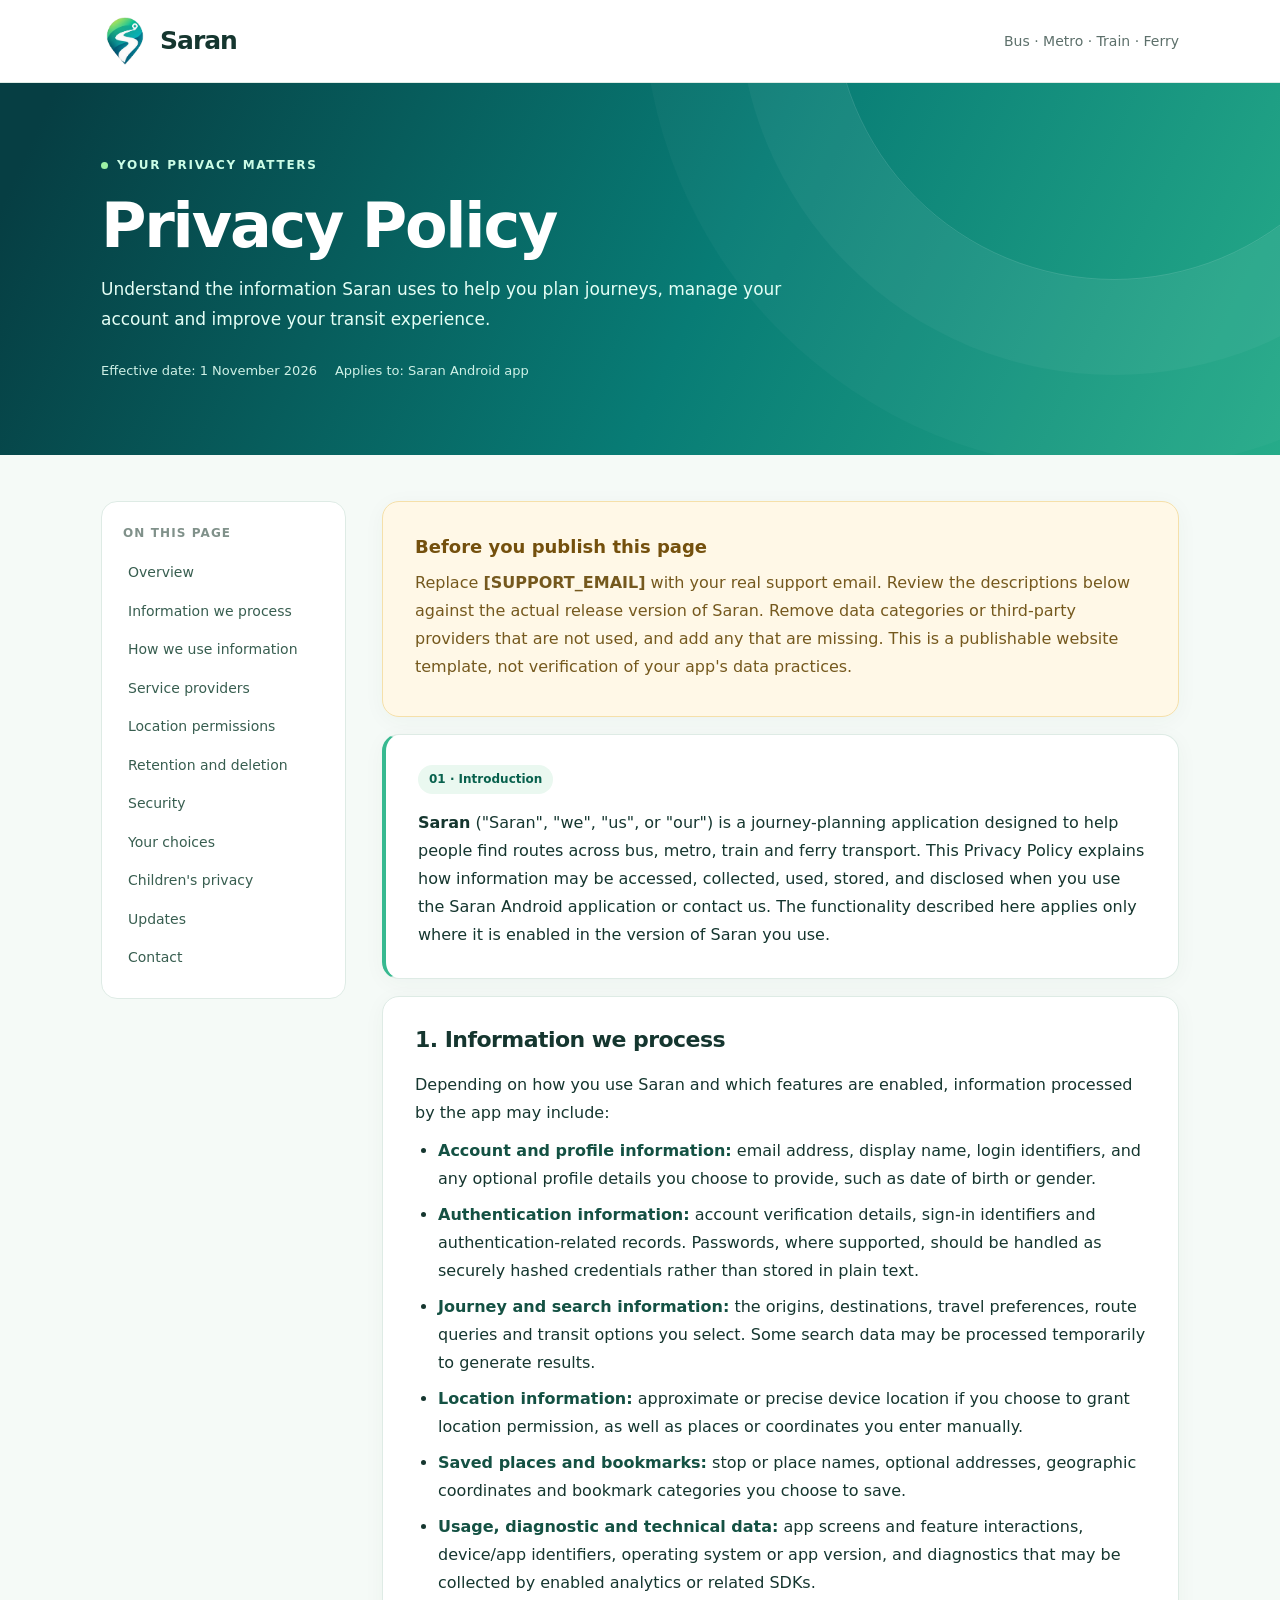
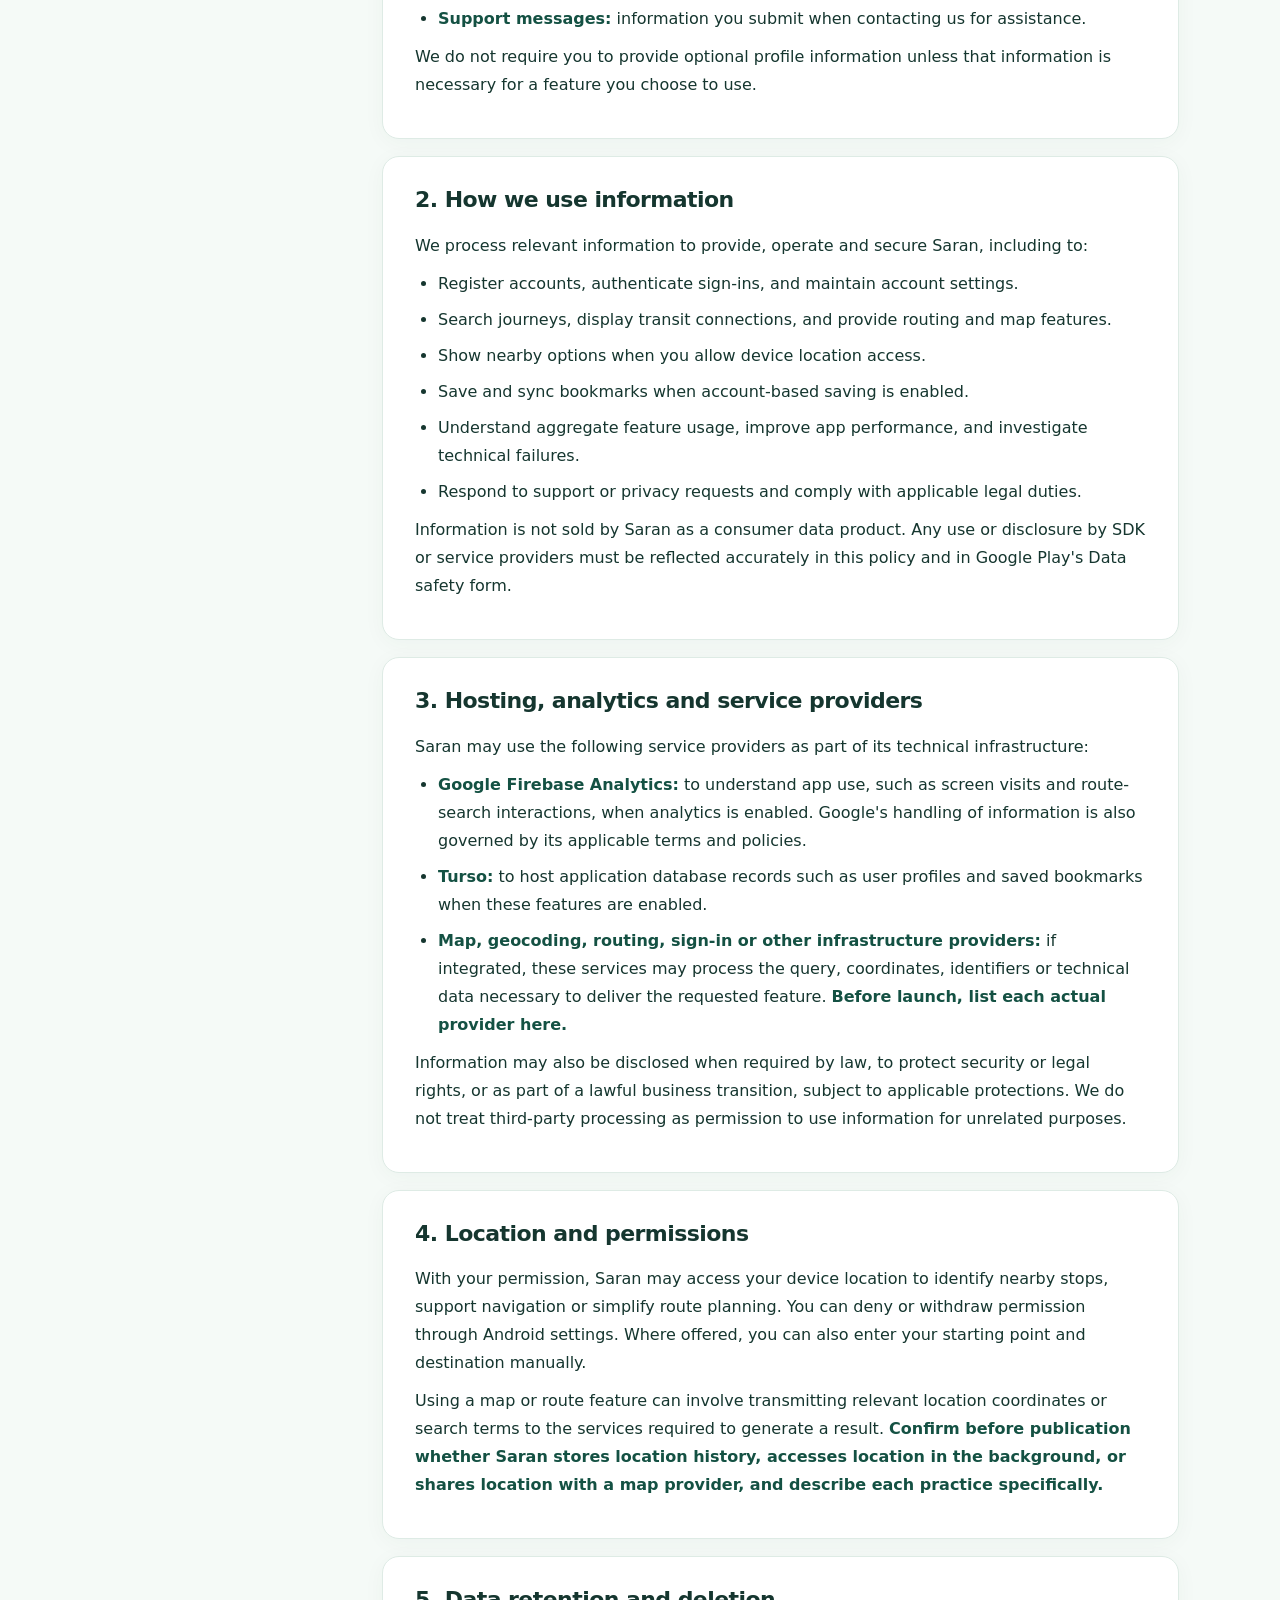
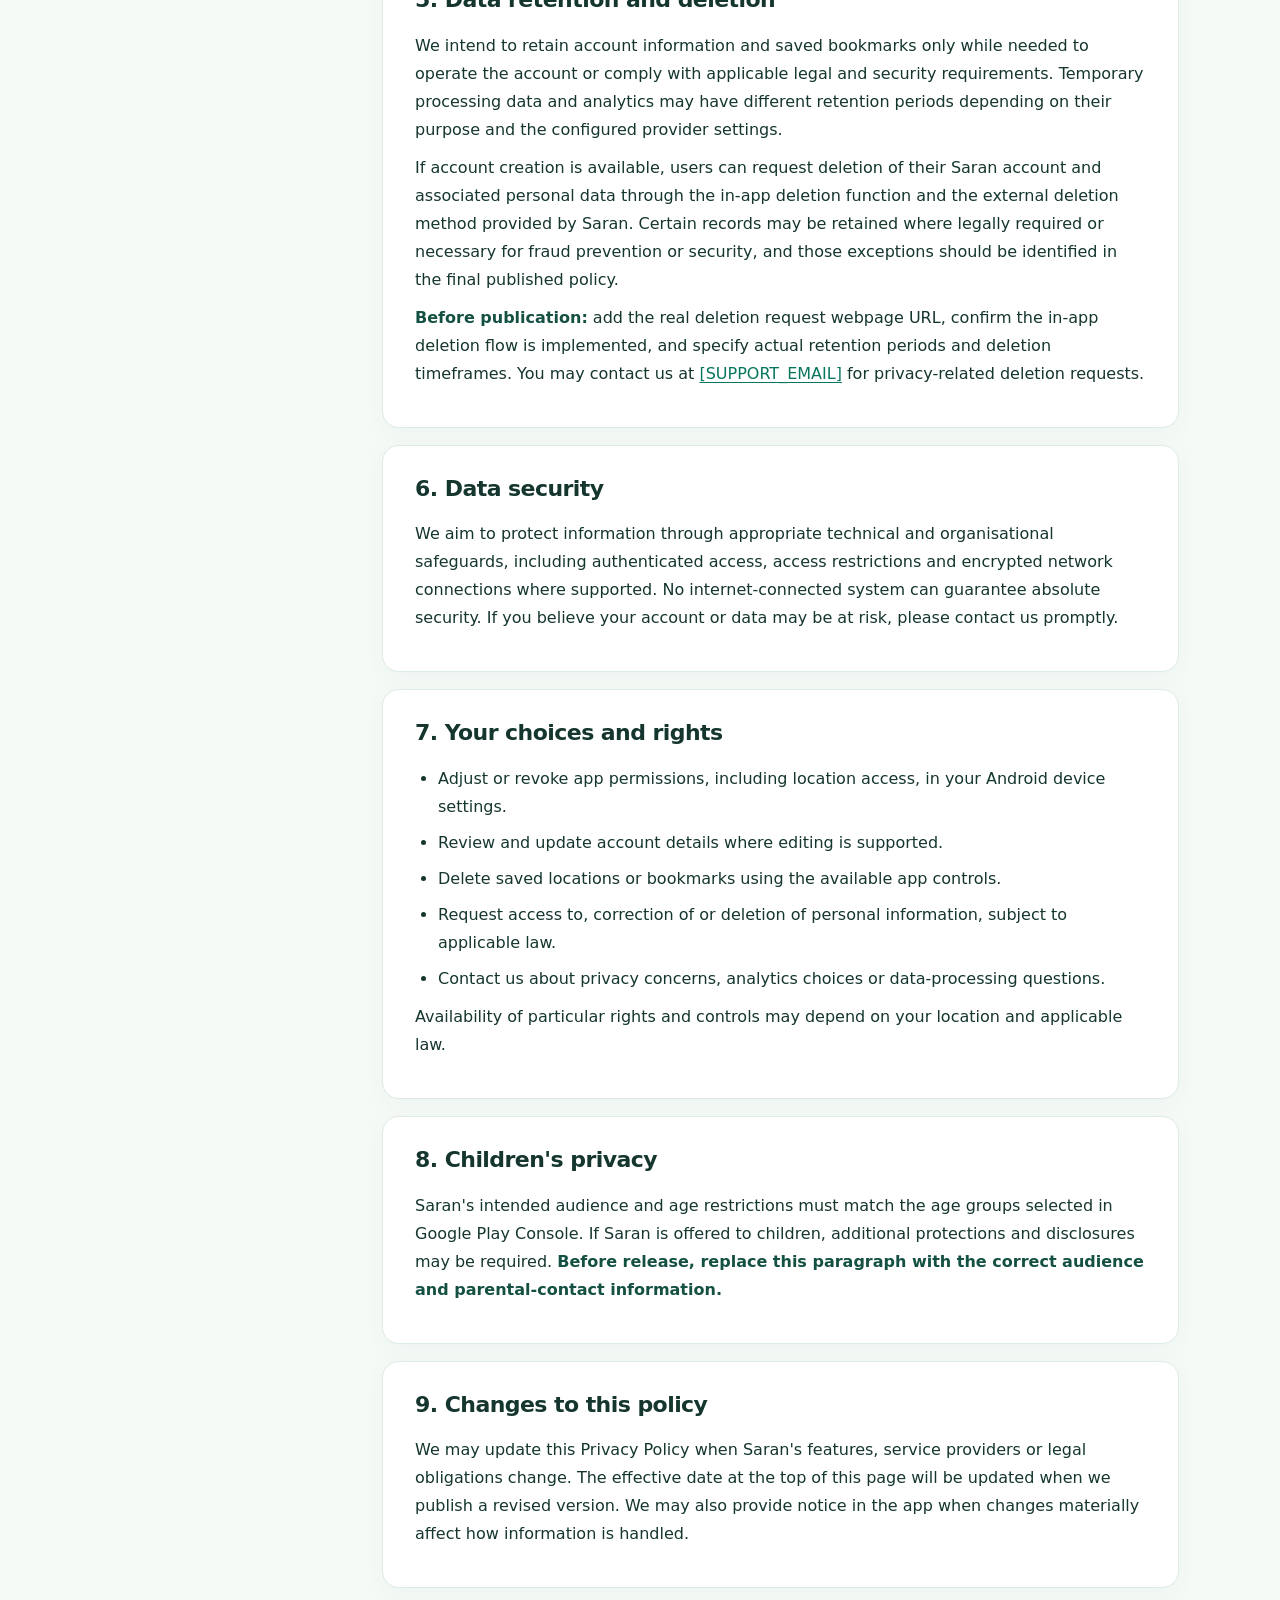
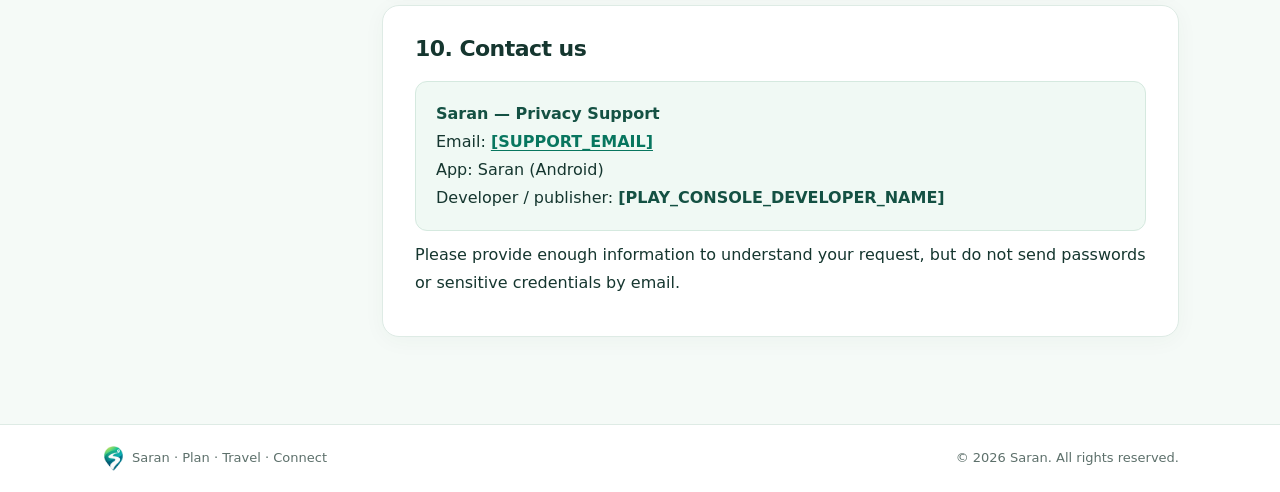
==== index.html @ de579423 "Add files via upload" ====
<!doctype html>
<html lang="en">
<head>
  <meta charset="utf-8">
  <meta name="viewport" content="width=device-width, initial-scale=1">
  <meta name="theme-color" content="#075c51">
  <meta name="description" content="Learn how Saran handles account information, journey planning, location data, bookmarks, and app analytics.">
  <title>Privacy Policy | Saran</title>
  <link rel="icon" href="saran-logo.webp" type="image/webp">
  <style>
    :root{color-scheme:light;--ink:#15362f;--muted:#5d706b;--green:#0b8067;--deep:#074f46;--line:#deebe5;--surface:#fff;--wash:#f5faf7}
    *{box-sizing:border-box}html{scroll-behavior:smooth}body{margin:0;font:16px/1.75 system-ui,-apple-system,"Segoe UI",Roboto,Arial,sans-serif;background:var(--wash);color:var(--ink)}
    a{color:#08765f;text-underline-offset:3px}a:hover{color:#034e45}header{background:#fff;border-bottom:1px solid var(--line)}.shell{max-width:1130px;margin:auto;padding:0 26px}
    .top{display:flex;align-items:center;justify-content:space-between;gap:16px;min-height:82px}.brand{display:flex;align-items:center;gap:11px;text-decoration:none;color:var(--ink);font-size:25px;font-weight:850;letter-spacing:-1px}.brand img{width:48px;height:48px;object-fit:contain}
    .top .right{font-size:14px;color:var(--muted)}.hero{position:relative;overflow:hidden;background:linear-gradient(115deg,#063e43 4%,#087c75 55%,#3acb97 130%);color:white}.hero:after{content:"";position:absolute;width:560px;height:560px;border:1px solid #ffffff25;border-radius:50%;right:-115px;top:-365px;box-shadow:0 0 0 95px #ffffff0a,0 0 0 190px #ffffff07;pointer-events:none}
    .hero-inner{padding:67px 26px 73px;position:relative;z-index:1}.eyebrow{display:inline-flex;align-items:center;gap:9px;font-size:12px;letter-spacing:1.7px;font-weight:800;text-transform:uppercase;color:#cbfce6}.eyebrow .dot{width:7px;height:7px;background:#9ef1a5;border-radius:50%}h1{font-size:clamp(37px,6vw,62px);line-height:1.13;letter-spacing:-2.2px;margin:13px 0 14px}.hero p{max-width:690px;margin:0;color:#e5fff6;font-size:17px}.meta{display:flex;gap:18px;flex-wrap:wrap;font-size:13px;color:#cff1e7;margin-top:25px}
    .layout{display:grid;grid-template-columns:245px minmax(0,1fr);gap:36px;align-items:start;padding-top:46px;padding-bottom:70px}.sidebar{position:sticky;top:24px;background:#fff;border:1px solid var(--line);border-radius:16px;padding:21px}.sidebar strong{display:block;font-size:12px;letter-spacing:1.1px;color:#80918a;text-transform:uppercase;margin-bottom:9px}.sidebar a{display:block;padding:7px 5px;color:#385e50;text-decoration:none;font-size:14px;border-radius:6px}.sidebar a:hover{background:#eff9f3;color:#036e56}
    .article{min-width:0}.intro,.section,.notice{background:#fff;border:1px solid var(--line);border-radius:17px;padding:29px 32px;margin-bottom:17px;box-shadow:0 4px 22px #0d46330a}.intro{border-left:4px solid #37b990}.intro p{margin:0}.section h2{font-size:22px;line-height:1.3;letter-spacing:-.55px;margin:0 0 17px}.section p{margin:10px 0}.section ul{margin:10px 0;padding-left:23px}.section li{margin:8px 0}.section strong{color:#145143}.label{display:inline-block;background:#eaf8f0;color:#08614d;font-weight:750;font-size:12px;border-radius:99px;padding:4px 11px;margin-bottom:15px}.notice{background:#fff8e7;border-color:#f5e0aa}.notice h2{font-size:18px;margin:0 0 6px;color:#74500d}.notice p{margin:6px 0;color:#75591e}.pill{display:inline-block;background:#eaf9f1;color:#0c6853;border-radius:7px;padding:1px 6px;font-size:.9em}.contact{padding:18px 20px;background:#f0f9f4;border-radius:12px;border:1px solid #d5e9df}.contact a{font-weight:700;overflow-wrap:anywhere}footer{border-top:1px solid var(--line);background:#fff}.foot{display:flex;justify-content:space-between;gap:15px;align-items:center;padding:21px 26px;font-size:13px;color:var(--muted)}.foot img{width:25px;vertical-align:middle;margin-right:6px}.foot .right{text-align:right}
    @media(max-width:820px){.layout{grid-template-columns:1fr;gap:19px;padding-top:23px}.sidebar{position:static;display:flex;flex-wrap:wrap;gap:3px 10px;padding:14px}.sidebar strong{width:100%;margin:0 0 4px}.sidebar a{font-size:13px}.hero-inner{padding:48px 22px 56px}.section,.intro,.notice{padding:22px}.shell{padding-left:18px;padding-right:18px}.foot{flex-direction:column;align-items:flex-start}.foot .right{text-align:left}}
    @media print{.sidebar,.top .right{display:none}.layout{display:block}.hero{background:#fff;color:#123f36}.hero p,.meta,.eyebrow{color:#295d4f}.section,.intro,.notice{break-inside:avoid;box-shadow:none}}
  </style>
</head>
<body>
<header><div class="shell top"><a class="brand" href="./"><img src="saran-logo.webp" alt="Saran logo">Saran</a><span class="right">Bus · Metro · Train · Ferry</span></div></header>
<section class="hero"><div class="shell hero-inner"><div class="eyebrow"><span class="dot"></span> Your privacy matters</div><h1>Privacy Policy</h1><p>Understand the information Saran uses to help you plan journeys, manage your account and improve your transit experience.</p><div class="meta"><span>Effective date: 1 November 2026</span><span>Applies to: Saran Android app</span></div></div></section>
<div class="shell layout">
<nav class="sidebar" aria-label="Privacy policy sections"><strong>On this page</strong><a href="#overview">Overview</a><a href="#information">Information we process</a><a href="#purpose">How we use information</a><a href="#services">Service providers</a><a href="#location">Location permissions</a><a href="#retention">Retention and deletion</a><a href="#security">Security</a><a href="#choices">Your choices</a><a href="#children">Children's privacy</a><a href="#changes">Updates</a><a href="#contact">Contact</a></nav>
<main class="article">
<div class="notice"><h2>Before you publish this page</h2><p>Replace <strong>[SUPPORT_EMAIL]</strong> with your real support email. Review the descriptions below against the actual release version of Saran. Remove data categories or third-party providers that are not used, and add any that are missing. This is a publishable website template, not verification of your app's data practices.</p></div>
<section id="overview" class="intro"><span class="label">01 · Introduction</span><p><strong>Saran</strong> ("Saran", "we", "us", or "our") is a journey-planning application designed to help people find routes across bus, metro, train and ferry transport. This Privacy Policy explains how information may be accessed, collected, used, stored, and disclosed when you use the Saran Android application or contact us. The functionality described here applies only where it is enabled in the version of Saran you use.</p></section>
<section id="information" class="section"><h2>1. Information we process</h2><p>Depending on how you use Saran and which features are enabled, information processed by the app may include:</p><ul><li><strong>Account and profile information:</strong> email address, display name, login identifiers, and any optional profile details you choose to provide, such as date of birth or gender.</li><li><strong>Authentication information:</strong> account verification details, sign-in identifiers and authentication-related records. Passwords, where supported, should be handled as securely hashed credentials rather than stored in plain text.</li><li><strong>Journey and search information:</strong> the origins, destinations, travel preferences, route queries and transit options you select. Some search data may be processed temporarily to generate results.</li><li><strong>Location information:</strong> approximate or precise device location if you choose to grant location permission, as well as places or coordinates you enter manually.</li><li><strong>Saved places and bookmarks:</strong> stop or place names, optional addresses, geographic coordinates and bookmark categories you choose to save.</li><li><strong>Usage, diagnostic and technical data:</strong> app screens and feature interactions, device/app identifiers, operating system or app version, and diagnostics that may be collected by enabled analytics or related SDKs.</li><li><strong>Support messages:</strong> information you submit when contacting us for assistance.</li></ul><p>We do not require you to provide optional profile information unless that information is necessary for a feature you choose to use.</p></section>
<section id="purpose" class="section"><h2>2. How we use information</h2><p>We process relevant information to provide, operate and secure Saran, including to:</p><ul><li>Register accounts, authenticate sign-ins, and maintain account settings.</li><li>Search journeys, display transit connections, and provide routing and map features.</li><li>Show nearby options when you allow device location access.</li><li>Save and sync bookmarks when account-based saving is enabled.</li><li>Understand aggregate feature usage, improve app performance, and investigate technical failures.</li><li>Respond to support or privacy requests and comply with applicable legal duties.</li></ul><p>Information is not sold by Saran as a consumer data product. Any use or disclosure by SDK or service providers must be reflected accurately in this policy and in Google Play's Data safety form.</p></section>
<section id="services" class="section"><h2>3. Hosting, analytics and service providers</h2><p>Saran may use the following service providers as part of its technical infrastructure:</p><ul><li><strong>Google Firebase Analytics:</strong> to understand app use, such as screen visits and route-search interactions, when analytics is enabled. Google's handling of information is also governed by its applicable terms and policies.</li><li><strong>Turso:</strong> to host application database records such as user profiles and saved bookmarks when these features are enabled.</li><li><strong>Map, geocoding, routing, sign-in or other infrastructure providers:</strong> if integrated, these services may process the query, coordinates, identifiers or technical data necessary to deliver the requested feature. <strong>Before launch, list each actual provider here.</strong></li></ul><p>Information may also be disclosed when required by law, to protect security or legal rights, or as part of a lawful business transition, subject to applicable protections. We do not treat third-party processing as permission to use information for unrelated purposes.</p></section>
<section id="location" class="section"><h2>4. Location and permissions</h2><p>With your permission, Saran may access your device location to identify nearby stops, support navigation or simplify route planning. You can deny or withdraw permission through Android settings. Where offered, you can also enter your starting point and destination manually.</p><p>Using a map or route feature can involve transmitting relevant location coordinates or search terms to the services required to generate a result. <strong>Confirm before publication whether Saran stores location history, accesses location in the background, or shares location with a map provider, and describe each practice specifically.</strong></p></section>
<section id="retention" class="section"><h2>5. Data retention and deletion</h2><p>We intend to retain account information and saved bookmarks only while needed to operate the account or comply with applicable legal and security requirements. Temporary processing data and analytics may have different retention periods depending on their purpose and the configured provider settings.</p><p>If account creation is available, users can request deletion of their Saran account and associated personal data through the in-app deletion function and the external deletion method provided by Saran. Certain records may be retained where legally required or necessary for fraud prevention or security, and those exceptions should be identified in the final published policy.</p><p><strong>Before publication:</strong> add the real deletion request webpage URL, confirm the in-app deletion flow is implemented, and specify actual retention periods and deletion timeframes. You may contact us at <a href="mailto:[SUPPORT_EMAIL]">[SUPPORT_EMAIL]</a> for privacy-related deletion requests.</p></section>
<section id="security" class="section"><h2>6. Data security</h2><p>We aim to protect information through appropriate technical and organisational safeguards, including authenticated access, access restrictions and encrypted network connections where supported. No internet-connected system can guarantee absolute security. If you believe your account or data may be at risk, please contact us promptly.</p></section>
<section id="choices" class="section"><h2>7. Your choices and rights</h2><ul><li>Adjust or revoke app permissions, including location access, in your Android device settings.</li><li>Review and update account details where editing is supported.</li><li>Delete saved locations or bookmarks using the available app controls.</li><li>Request access to, correction of or deletion of personal information, subject to applicable law.</li><li>Contact us about privacy concerns, analytics choices or data-processing questions.</li></ul><p>Availability of particular rights and controls may depend on your location and applicable law.</p></section>
<section id="children" class="section"><h2>8. Children's privacy</h2><p>Saran's intended audience and age restrictions must match the age groups selected in Google Play Console. If Saran is offered to children, additional protections and disclosures may be required. <strong>Before release, replace this paragraph with the correct audience and parental-contact information.</strong></p></section>
<section id="changes" class="section"><h2>9. Changes to this policy</h2><p>We may update this Privacy Policy when Saran's features, service providers or legal obligations change. The effective date at the top of this page will be updated when we publish a revised version. We may also provide notice in the app when changes materially affect how information is handled.</p></section>
<section id="contact" class="section"><h2>10. Contact us</h2><div class="contact"><strong>Saran — Privacy Support</strong><br>Email: <a href="mailto:[SUPPORT_EMAIL]">[SUPPORT_EMAIL]</a><br>App: Saran (Android)<br>Developer / publisher: <strong>[PLAY_CONSOLE_DEVELOPER_NAME]</strong></div><p>Please provide enough information to understand your request, but do not send passwords or sensitive credentials by email.</p></section>
</main></div>
<footer><div class="shell foot"><span><img src="saran-logo.webp" alt="">Saran · Plan · Travel · Connect</span><span class="right">© 2026 Saran. All rights reserved.</span></div></footer>
</body></html>
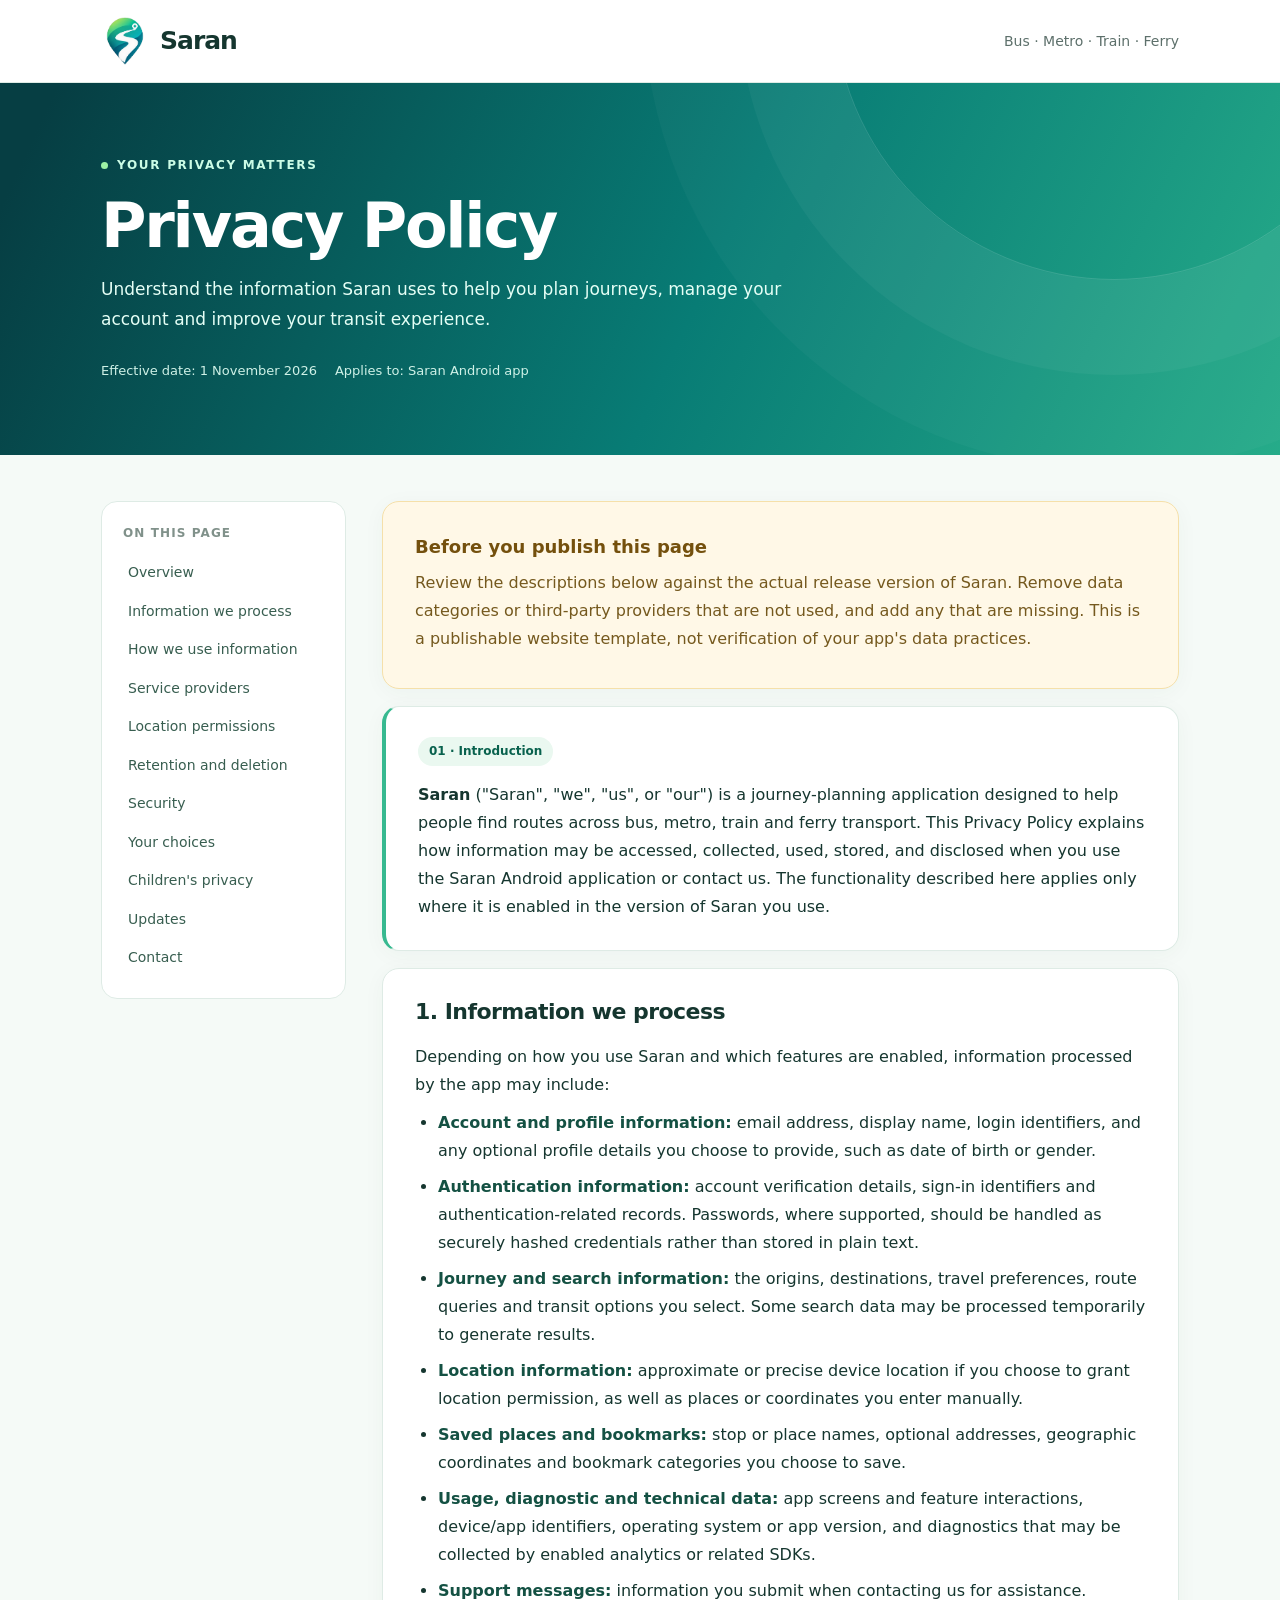
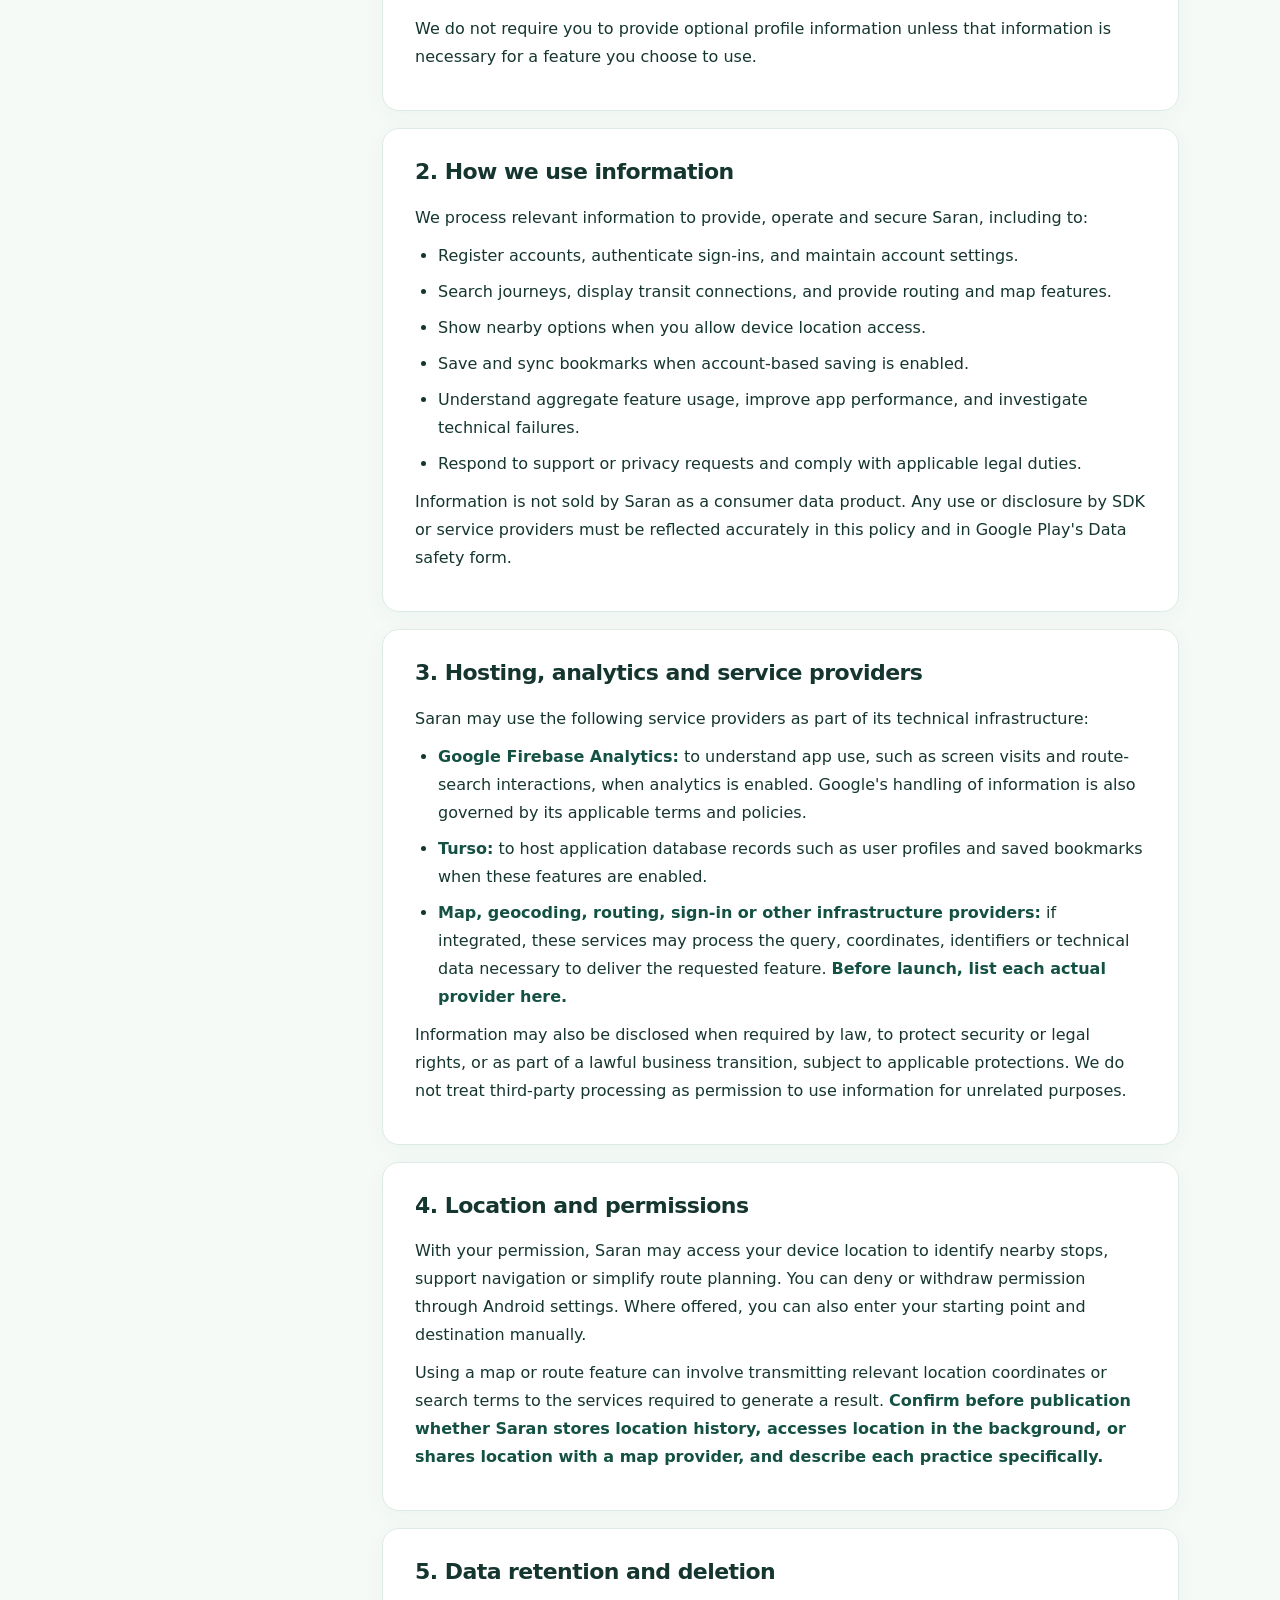
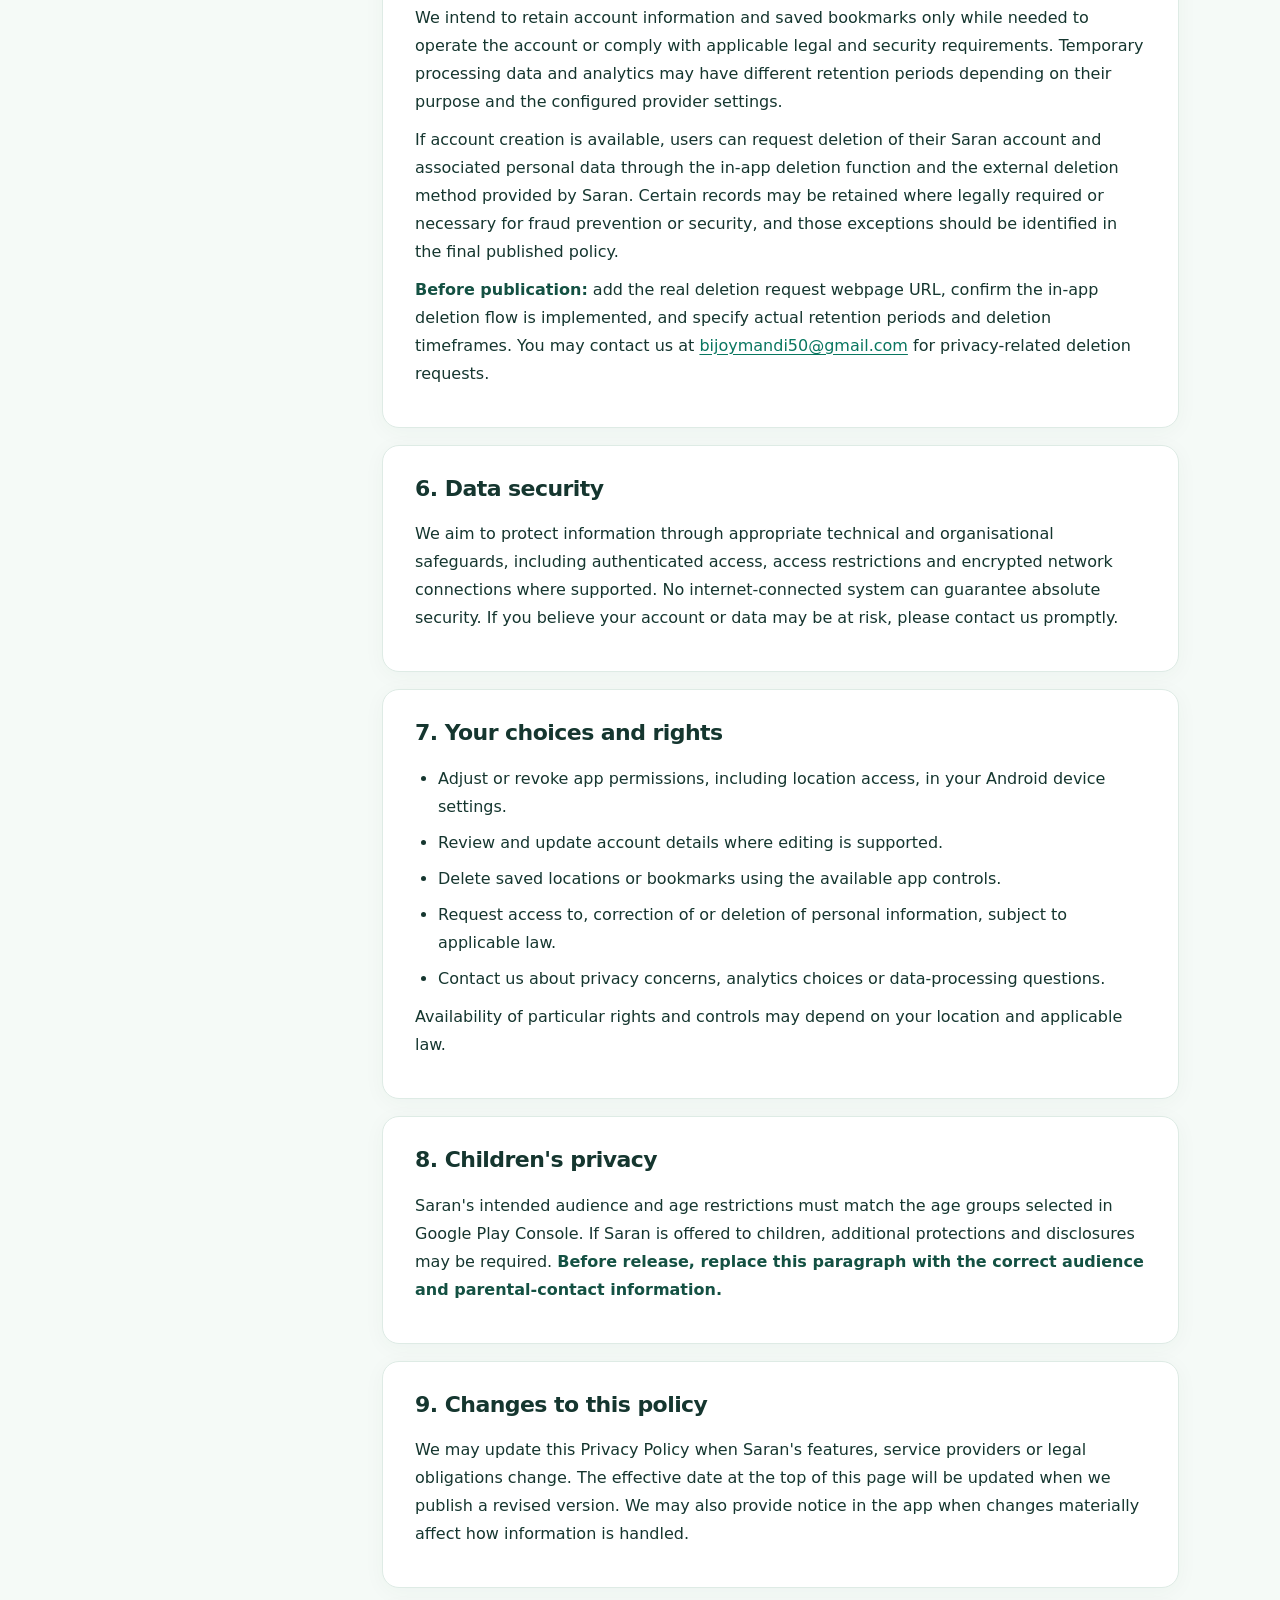
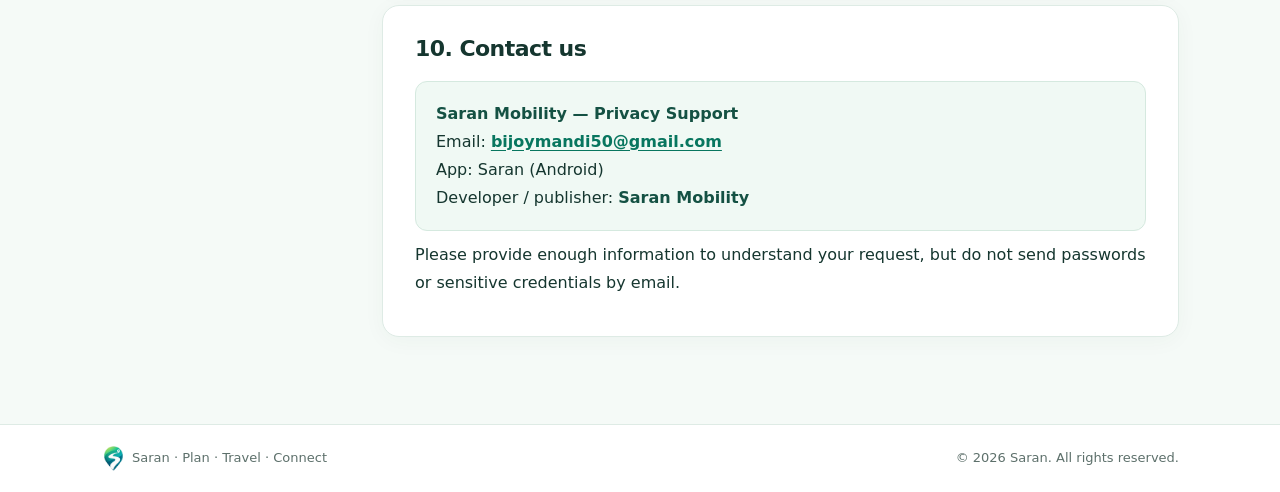
==== commit 184851e0: "Update index.html" ====
--- a/index.html
+++ b/index.html
@@ -26,18 +26,18 @@
 <div class="shell layout">
 <nav class="sidebar" aria-label="Privacy policy sections"><strong>On this page</strong><a href="#overview">Overview</a><a href="#information">Information we process</a><a href="#purpose">How we use information</a><a href="#services">Service providers</a><a href="#location">Location permissions</a><a href="#retention">Retention and deletion</a><a href="#security">Security</a><a href="#choices">Your choices</a><a href="#children">Children's privacy</a><a href="#changes">Updates</a><a href="#contact">Contact</a></nav>
 <main class="article">
-<div class="notice"><h2>Before you publish this page</h2><p>Replace <strong>[SUPPORT_EMAIL]</strong> with your real support email. Review the descriptions below against the actual release version of Saran. Remove data categories or third-party providers that are not used, and add any that are missing. This is a publishable website template, not verification of your app's data practices.</p></div>
+<div class="notice"><h2>Before you publish this page</h2><p>Review the descriptions below against the actual release version of Saran. Remove data categories or third-party providers that are not used, and add any that are missing. This is a publishable website template, not verification of your app's data practices.</p></div>
 <section id="overview" class="intro"><span class="label">01 · Introduction</span><p><strong>Saran</strong> ("Saran", "we", "us", or "our") is a journey-planning application designed to help people find routes across bus, metro, train and ferry transport. This Privacy Policy explains how information may be accessed, collected, used, stored, and disclosed when you use the Saran Android application or contact us. The functionality described here applies only where it is enabled in the version of Saran you use.</p></section>
 <section id="information" class="section"><h2>1. Information we process</h2><p>Depending on how you use Saran and which features are enabled, information processed by the app may include:</p><ul><li><strong>Account and profile information:</strong> email address, display name, login identifiers, and any optional profile details you choose to provide, such as date of birth or gender.</li><li><strong>Authentication information:</strong> account verification details, sign-in identifiers and authentication-related records. Passwords, where supported, should be handled as securely hashed credentials rather than stored in plain text.</li><li><strong>Journey and search information:</strong> the origins, destinations, travel preferences, route queries and transit options you select. Some search data may be processed temporarily to generate results.</li><li><strong>Location information:</strong> approximate or precise device location if you choose to grant location permission, as well as places or coordinates you enter manually.</li><li><strong>Saved places and bookmarks:</strong> stop or place names, optional addresses, geographic coordinates and bookmark categories you choose to save.</li><li><strong>Usage, diagnostic and technical data:</strong> app screens and feature interactions, device/app identifiers, operating system or app version, and diagnostics that may be collected by enabled analytics or related SDKs.</li><li><strong>Support messages:</strong> information you submit when contacting us for assistance.</li></ul><p>We do not require you to provide optional profile information unless that information is necessary for a feature you choose to use.</p></section>
 <section id="purpose" class="section"><h2>2. How we use information</h2><p>We process relevant information to provide, operate and secure Saran, including to:</p><ul><li>Register accounts, authenticate sign-ins, and maintain account settings.</li><li>Search journeys, display transit connections, and provide routing and map features.</li><li>Show nearby options when you allow device location access.</li><li>Save and sync bookmarks when account-based saving is enabled.</li><li>Understand aggregate feature usage, improve app performance, and investigate technical failures.</li><li>Respond to support or privacy requests and comply with applicable legal duties.</li></ul><p>Information is not sold by Saran as a consumer data product. Any use or disclosure by SDK or service providers must be reflected accurately in this policy and in Google Play's Data safety form.</p></section>
 <section id="services" class="section"><h2>3. Hosting, analytics and service providers</h2><p>Saran may use the following service providers as part of its technical infrastructure:</p><ul><li><strong>Google Firebase Analytics:</strong> to understand app use, such as screen visits and route-search interactions, when analytics is enabled. Google's handling of information is also governed by its applicable terms and policies.</li><li><strong>Turso:</strong> to host application database records such as user profiles and saved bookmarks when these features are enabled.</li><li><strong>Map, geocoding, routing, sign-in or other infrastructure providers:</strong> if integrated, these services may process the query, coordinates, identifiers or technical data necessary to deliver the requested feature. <strong>Before launch, list each actual provider here.</strong></li></ul><p>Information may also be disclosed when required by law, to protect security or legal rights, or as part of a lawful business transition, subject to applicable protections. We do not treat third-party processing as permission to use information for unrelated purposes.</p></section>
 <section id="location" class="section"><h2>4. Location and permissions</h2><p>With your permission, Saran may access your device location to identify nearby stops, support navigation or simplify route planning. You can deny or withdraw permission through Android settings. Where offered, you can also enter your starting point and destination manually.</p><p>Using a map or route feature can involve transmitting relevant location coordinates or search terms to the services required to generate a result. <strong>Confirm before publication whether Saran stores location history, accesses location in the background, or shares location with a map provider, and describe each practice specifically.</strong></p></section>
-<section id="retention" class="section"><h2>5. Data retention and deletion</h2><p>We intend to retain account information and saved bookmarks only while needed to operate the account or comply with applicable legal and security requirements. Temporary processing data and analytics may have different retention periods depending on their purpose and the configured provider settings.</p><p>If account creation is available, users can request deletion of their Saran account and associated personal data through the in-app deletion function and the external deletion method provided by Saran. Certain records may be retained where legally required or necessary for fraud prevention or security, and those exceptions should be identified in the final published policy.</p><p><strong>Before publication:</strong> add the real deletion request webpage URL, confirm the in-app deletion flow is implemented, and specify actual retention periods and deletion timeframes. You may contact us at <a href="mailto:[SUPPORT_EMAIL]">[SUPPORT_EMAIL]</a> for privacy-related deletion requests.</p></section>
+<section id="retention" class="section"><h2>5. Data retention and deletion</h2><p>We intend to retain account information and saved bookmarks only while needed to operate the account or comply with applicable legal and security requirements. Temporary processing data and analytics may have different retention periods depending on their purpose and the configured provider settings.</p><p>If account creation is available, users can request deletion of their Saran account and associated personal data through the in-app deletion function and the external deletion method provided by Saran. Certain records may be retained where legally required or necessary for fraud prevention or security, and those exceptions should be identified in the final published policy.</p><p><strong>Before publication:</strong> add the real deletion request webpage URL, confirm the in-app deletion flow is implemented, and specify actual retention periods and deletion timeframes. You may contact us at <a href="mailto:bijoymandi50@gmail.com">bijoymandi50@gmail.com</a> for privacy-related deletion requests.</p></section>
 <section id="security" class="section"><h2>6. Data security</h2><p>We aim to protect information through appropriate technical and organisational safeguards, including authenticated access, access restrictions and encrypted network connections where supported. No internet-connected system can guarantee absolute security. If you believe your account or data may be at risk, please contact us promptly.</p></section>
 <section id="choices" class="section"><h2>7. Your choices and rights</h2><ul><li>Adjust or revoke app permissions, including location access, in your Android device settings.</li><li>Review and update account details where editing is supported.</li><li>Delete saved locations or bookmarks using the available app controls.</li><li>Request access to, correction of or deletion of personal information, subject to applicable law.</li><li>Contact us about privacy concerns, analytics choices or data-processing questions.</li></ul><p>Availability of particular rights and controls may depend on your location and applicable law.</p></section>
 <section id="children" class="section"><h2>8. Children's privacy</h2><p>Saran's intended audience and age restrictions must match the age groups selected in Google Play Console. If Saran is offered to children, additional protections and disclosures may be required. <strong>Before release, replace this paragraph with the correct audience and parental-contact information.</strong></p></section>
 <section id="changes" class="section"><h2>9. Changes to this policy</h2><p>We may update this Privacy Policy when Saran's features, service providers or legal obligations change. The effective date at the top of this page will be updated when we publish a revised version. We may also provide notice in the app when changes materially affect how information is handled.</p></section>
-<section id="contact" class="section"><h2>10. Contact us</h2><div class="contact"><strong>Saran — Privacy Support</strong><br>Email: <a href="mailto:[SUPPORT_EMAIL]">[SUPPORT_EMAIL]</a><br>App: Saran (Android)<br>Developer / publisher: <strong>[PLAY_CONSOLE_DEVELOPER_NAME]</strong></div><p>Please provide enough information to understand your request, but do not send passwords or sensitive credentials by email.</p></section>
+<section id="contact" class="section"><h2>10. Contact us</h2><div class="contact"><strong>Saran Mobility — Privacy Support</strong><br>Email: <a href="mailto:bijoymandi50@gmail.com">bijoymandi50@gmail.com</a><br>App: Saran (Android)<br>Developer / publisher: <strong>Saran Mobility</strong></div><p>Please provide enough information to understand your request, but do not send passwords or sensitive credentials by email.</p></section>
 </main></div>
 <footer><div class="shell foot"><span><img src="saran-logo.webp" alt="">Saran · Plan · Travel · Connect</span><span class="right">© 2026 Saran. All rights reserved.</span></div></footer>
 </body></html>
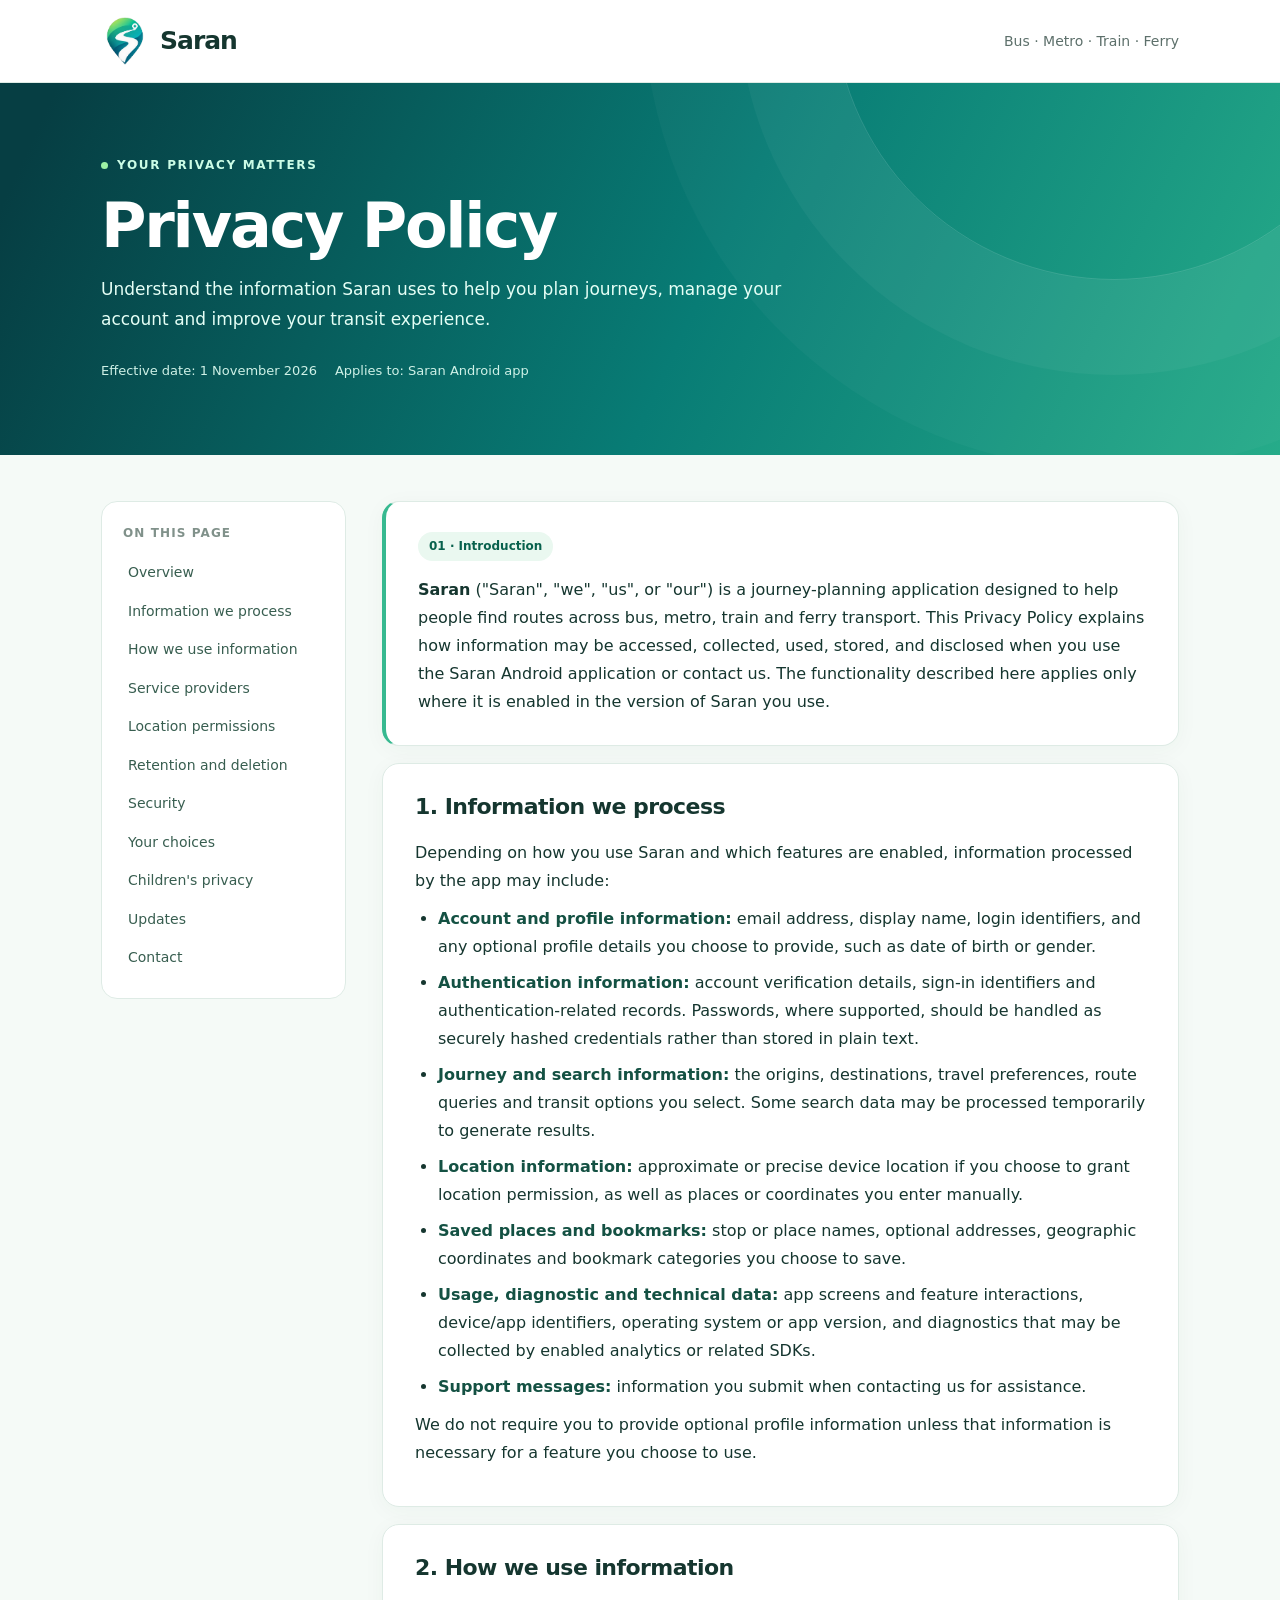
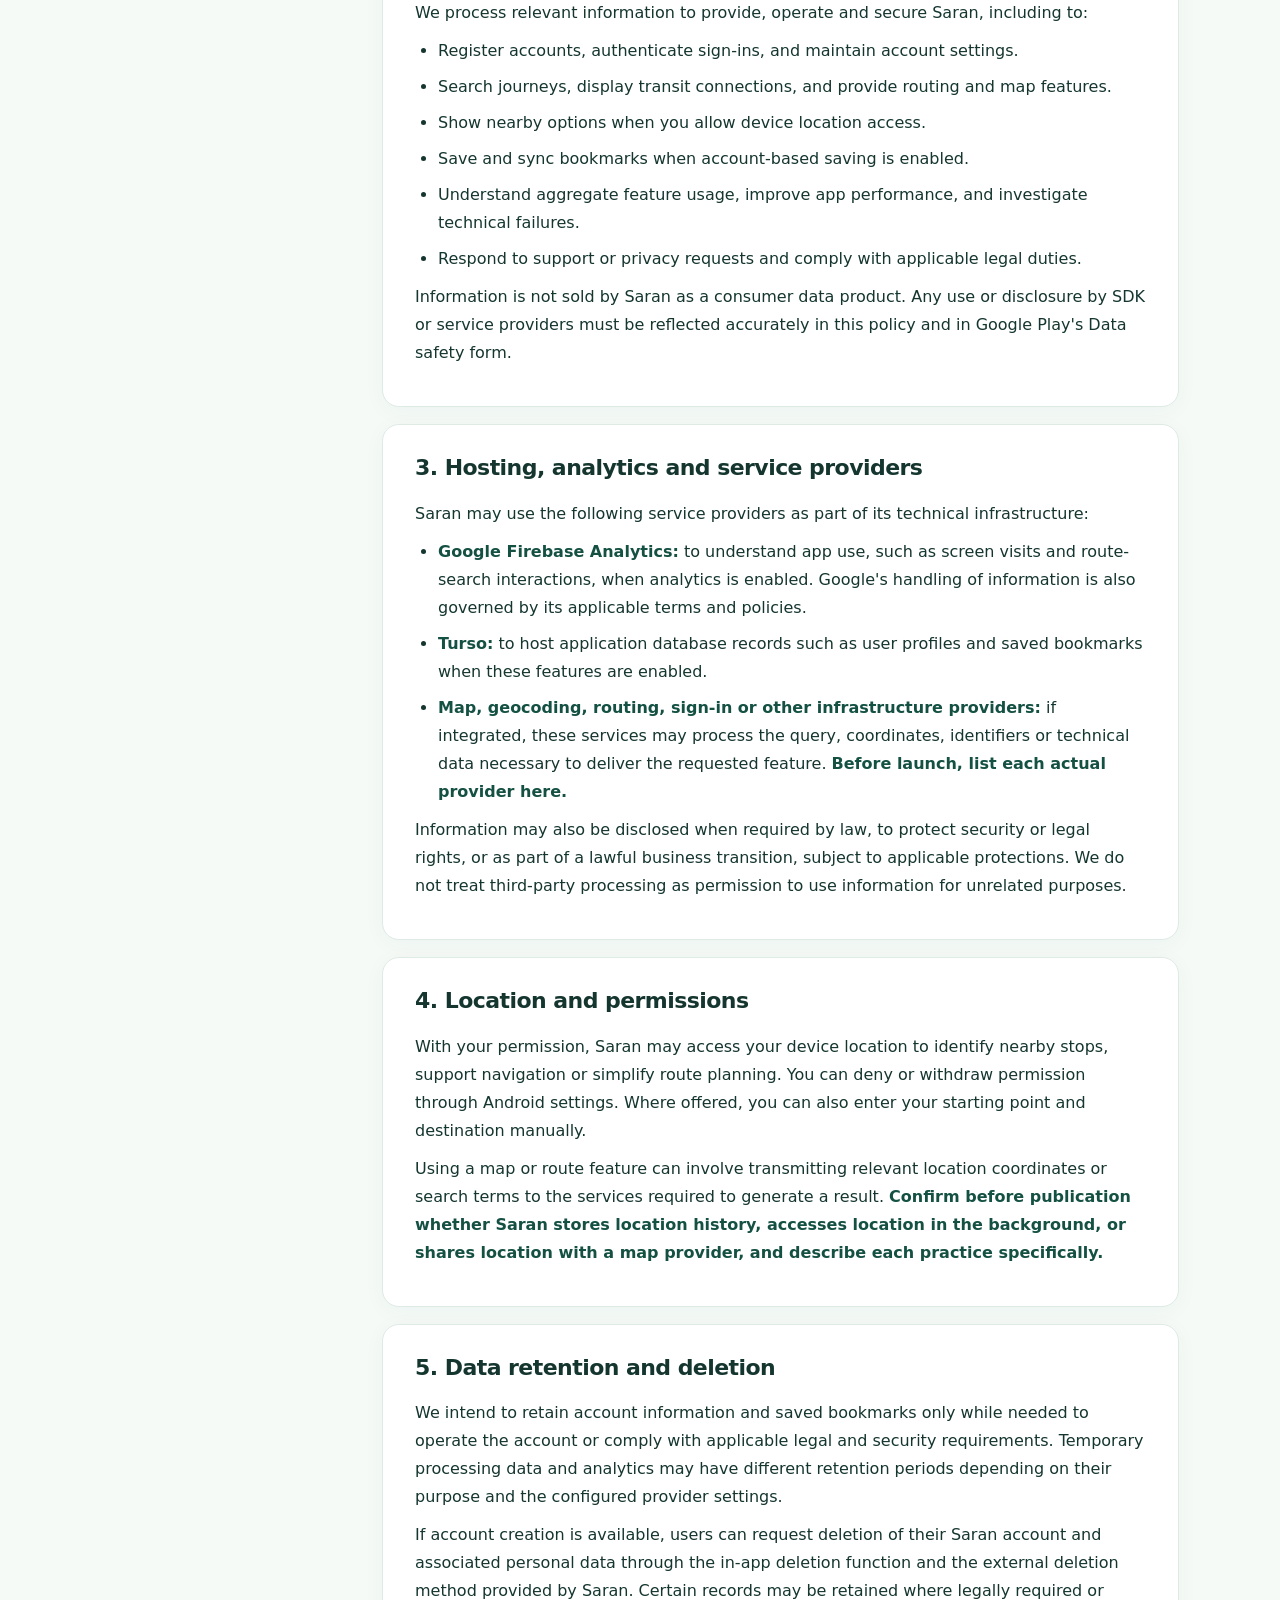
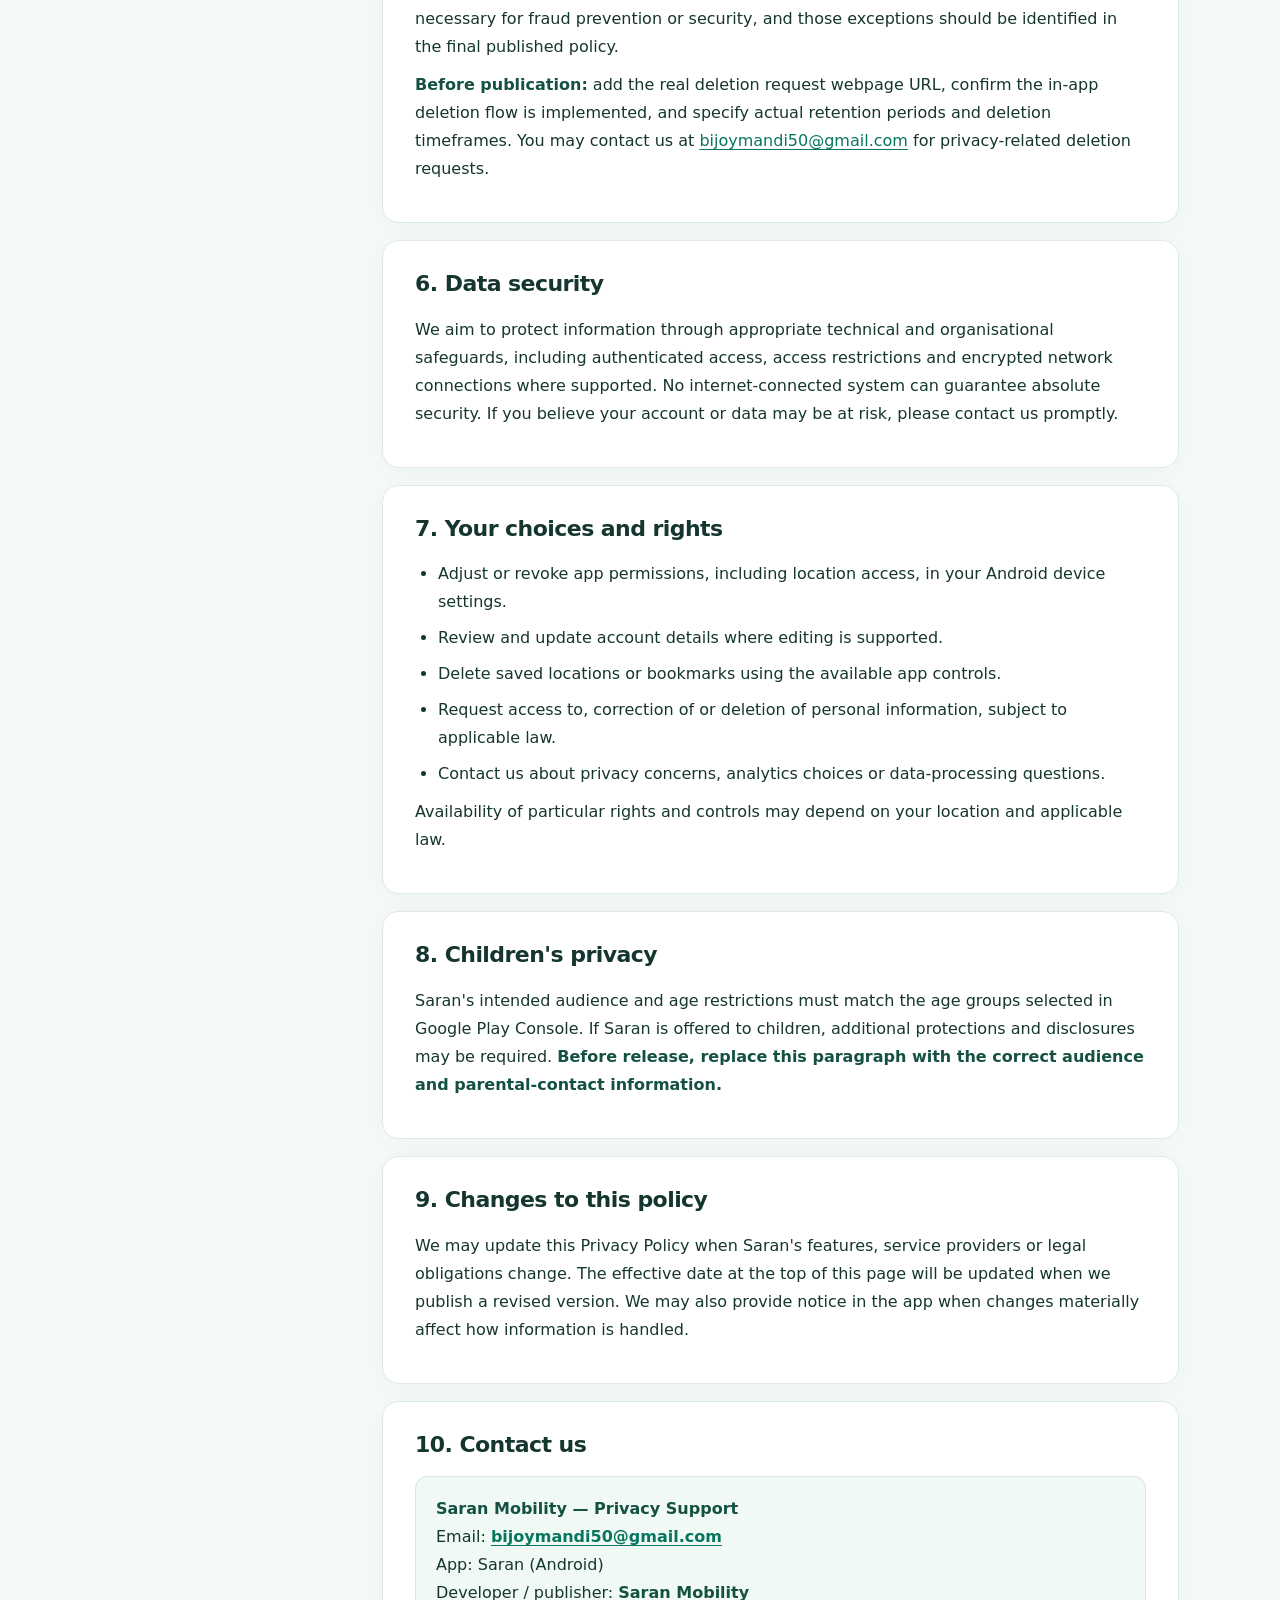
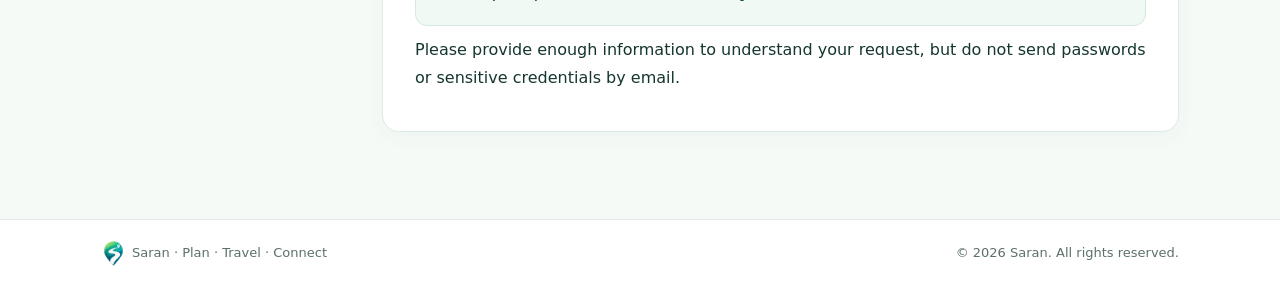
==== commit 340f5646: "Update index.html" ====
--- a/index.html
+++ b/index.html
@@ -26,7 +26,6 @@
 <div class="shell layout">
 <nav class="sidebar" aria-label="Privacy policy sections"><strong>On this page</strong><a href="#overview">Overview</a><a href="#information">Information we process</a><a href="#purpose">How we use information</a><a href="#services">Service providers</a><a href="#location">Location permissions</a><a href="#retention">Retention and deletion</a><a href="#security">Security</a><a href="#choices">Your choices</a><a href="#children">Children's privacy</a><a href="#changes">Updates</a><a href="#contact">Contact</a></nav>
 <main class="article">
-<div class="notice"><h2>Before you publish this page</h2><p>Review the descriptions below against the actual release version of Saran. Remove data categories or third-party providers that are not used, and add any that are missing. This is a publishable website template, not verification of your app's data practices.</p></div>
 <section id="overview" class="intro"><span class="label">01 · Introduction</span><p><strong>Saran</strong> ("Saran", "we", "us", or "our") is a journey-planning application designed to help people find routes across bus, metro, train and ferry transport. This Privacy Policy explains how information may be accessed, collected, used, stored, and disclosed when you use the Saran Android application or contact us. The functionality described here applies only where it is enabled in the version of Saran you use.</p></section>
 <section id="information" class="section"><h2>1. Information we process</h2><p>Depending on how you use Saran and which features are enabled, information processed by the app may include:</p><ul><li><strong>Account and profile information:</strong> email address, display name, login identifiers, and any optional profile details you choose to provide, such as date of birth or gender.</li><li><strong>Authentication information:</strong> account verification details, sign-in identifiers and authentication-related records. Passwords, where supported, should be handled as securely hashed credentials rather than stored in plain text.</li><li><strong>Journey and search information:</strong> the origins, destinations, travel preferences, route queries and transit options you select. Some search data may be processed temporarily to generate results.</li><li><strong>Location information:</strong> approximate or precise device location if you choose to grant location permission, as well as places or coordinates you enter manually.</li><li><strong>Saved places and bookmarks:</strong> stop or place names, optional addresses, geographic coordinates and bookmark categories you choose to save.</li><li><strong>Usage, diagnostic and technical data:</strong> app screens and feature interactions, device/app identifiers, operating system or app version, and diagnostics that may be collected by enabled analytics or related SDKs.</li><li><strong>Support messages:</strong> information you submit when contacting us for assistance.</li></ul><p>We do not require you to provide optional profile information unless that information is necessary for a feature you choose to use.</p></section>
 <section id="purpose" class="section"><h2>2. How we use information</h2><p>We process relevant information to provide, operate and secure Saran, including to:</p><ul><li>Register accounts, authenticate sign-ins, and maintain account settings.</li><li>Search journeys, display transit connections, and provide routing and map features.</li><li>Show nearby options when you allow device location access.</li><li>Save and sync bookmarks when account-based saving is enabled.</li><li>Understand aggregate feature usage, improve app performance, and investigate technical failures.</li><li>Respond to support or privacy requests and comply with applicable legal duties.</li></ul><p>Information is not sold by Saran as a consumer data product. Any use or disclosure by SDK or service providers must be reflected accurately in this policy and in Google Play's Data safety form.</p></section>
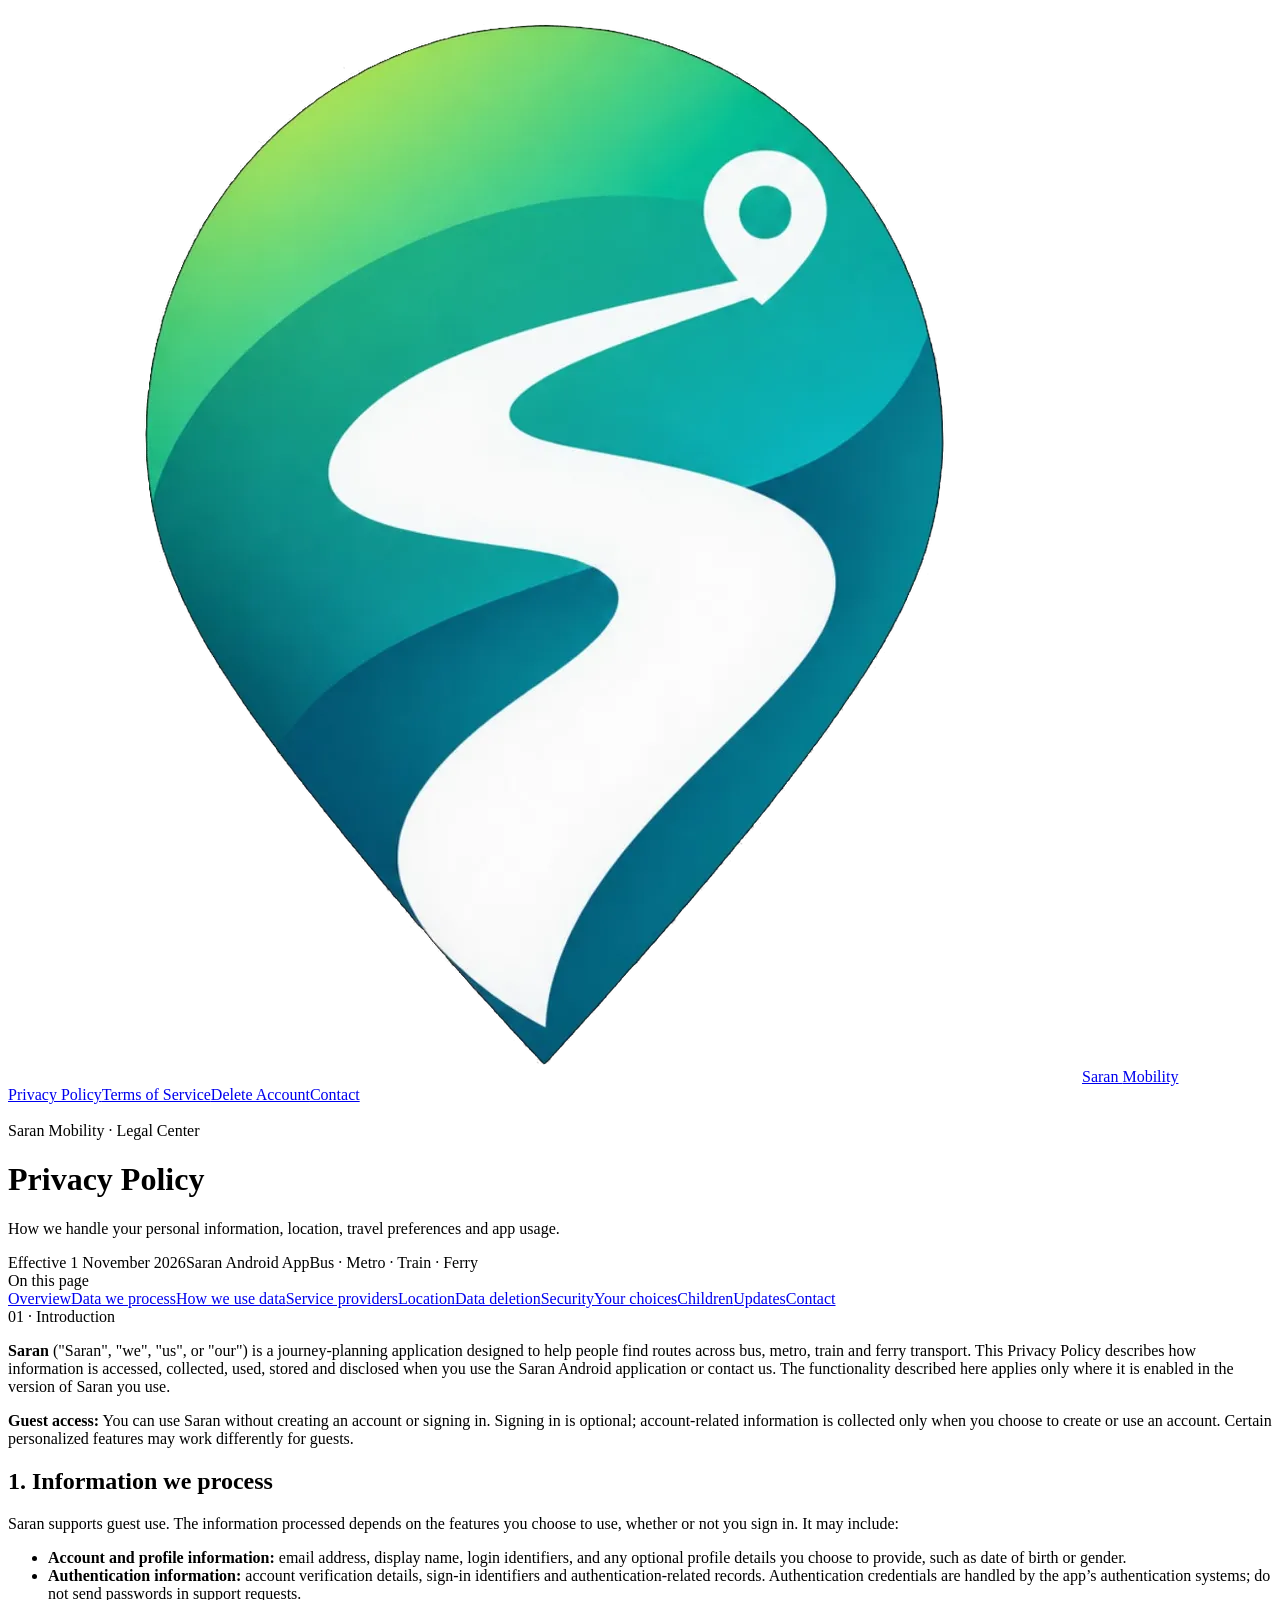
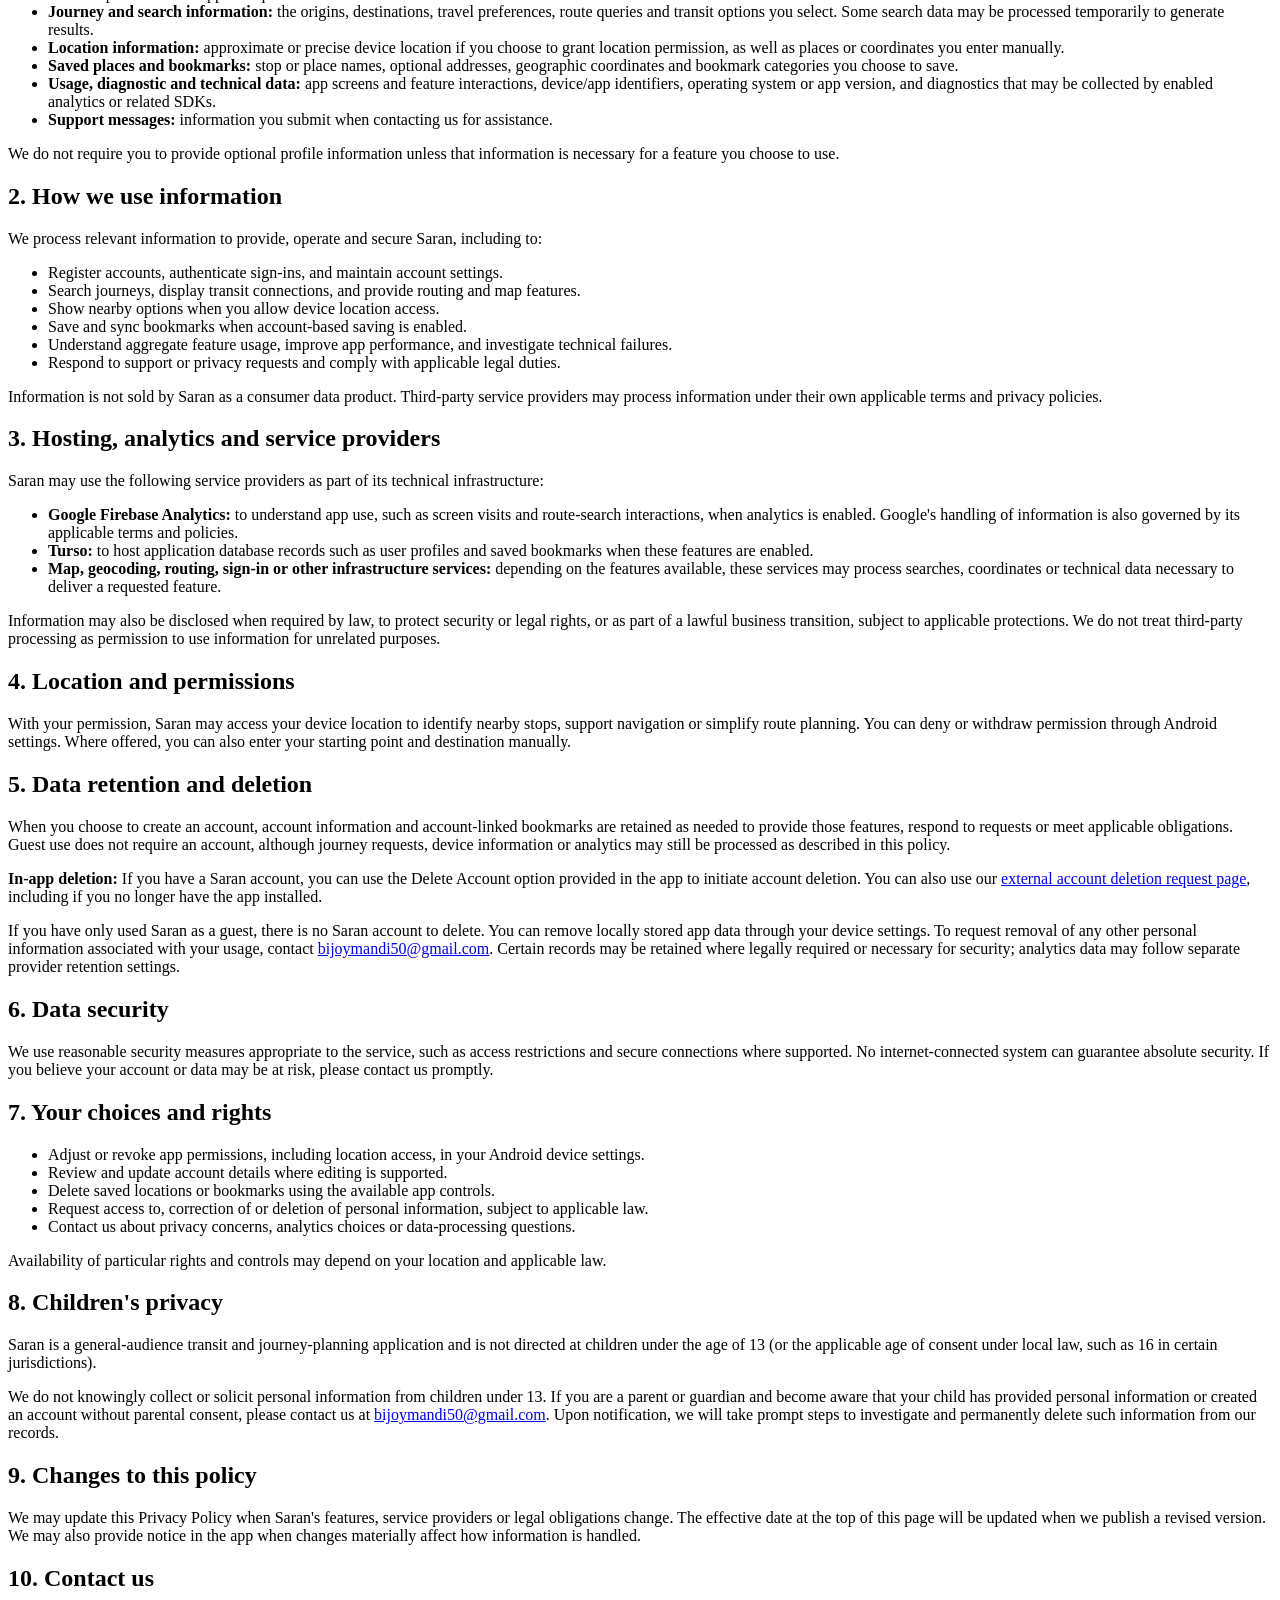
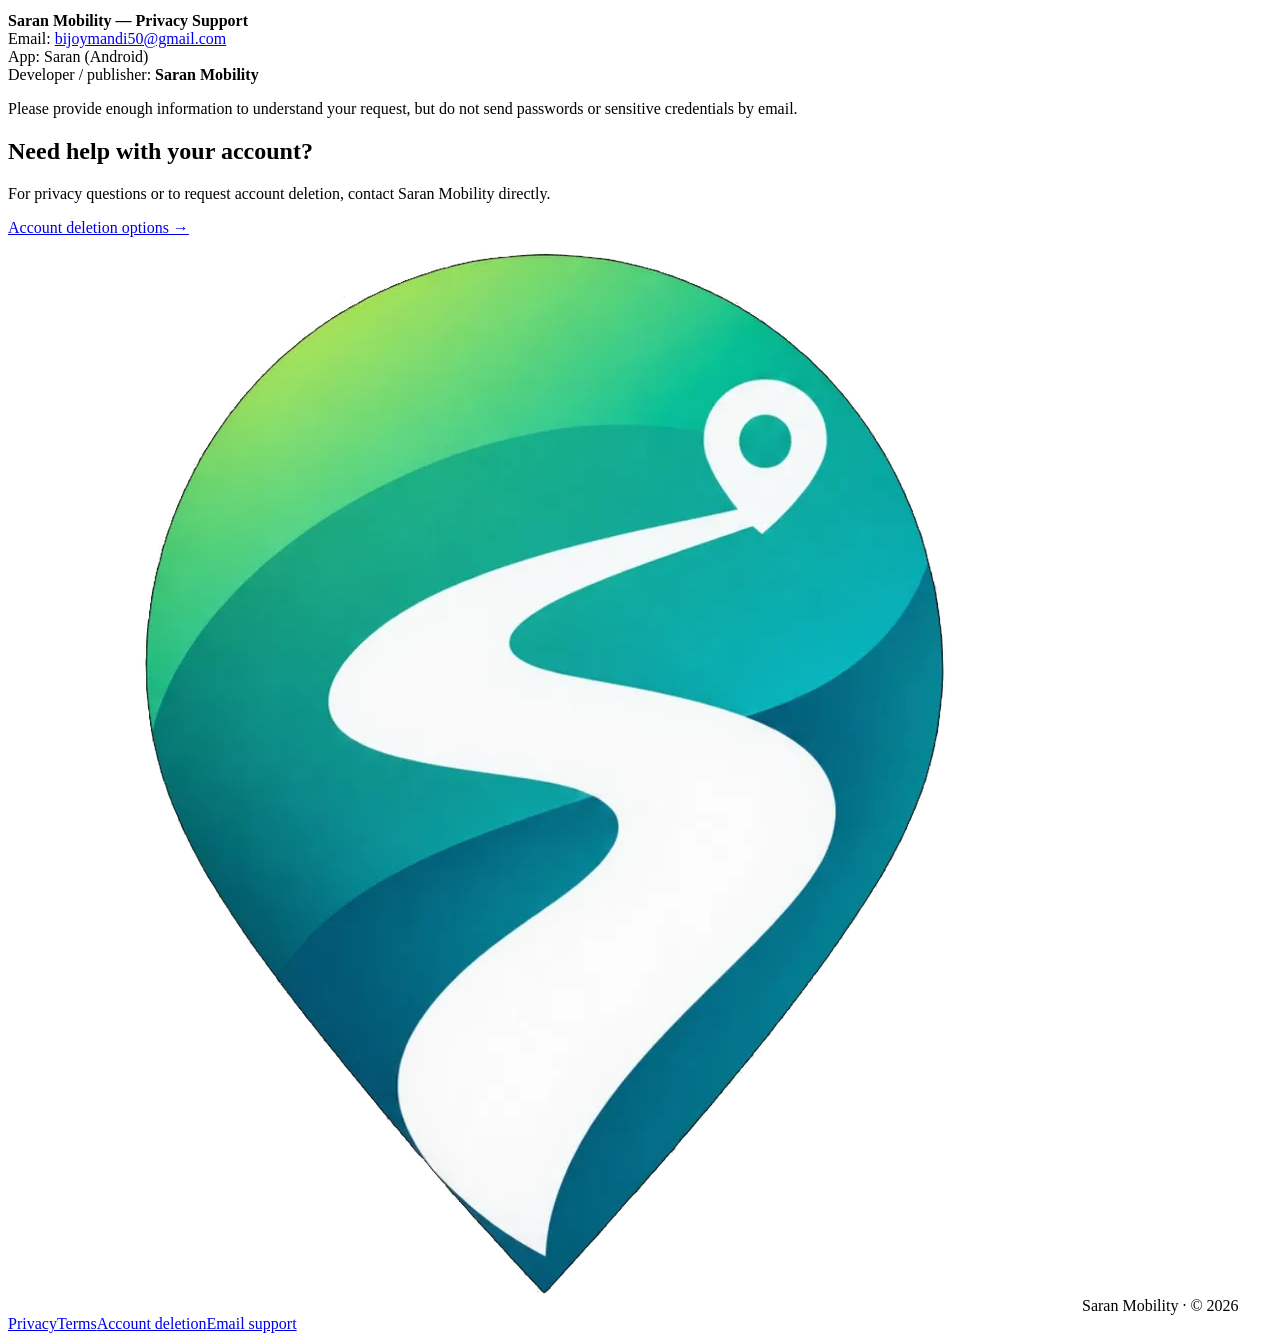
==== commit 74020387: "Update index.html" ====
--- a/index.html
+++ b/index.html
@@ -1,42 +1,13 @@
-<!doctype html>
-<html lang="en">
-<head>
-  <meta charset="utf-8">
-  <meta name="viewport" content="width=device-width, initial-scale=1">
-  <meta name="theme-color" content="#075c51">
-  <meta name="description" content="Learn how Saran handles account information, journey planning, location data, bookmarks, and app analytics.">
-  <title>Privacy Policy | Saran</title>
-  <link rel="icon" href="saran-logo.webp" type="image/webp">
-  <style>
-    :root{color-scheme:light;--ink:#15362f;--muted:#5d706b;--green:#0b8067;--deep:#074f46;--line:#deebe5;--surface:#fff;--wash:#f5faf7}
-    *{box-sizing:border-box}html{scroll-behavior:smooth}body{margin:0;font:16px/1.75 system-ui,-apple-system,"Segoe UI",Roboto,Arial,sans-serif;background:var(--wash);color:var(--ink)}
-    a{color:#08765f;text-underline-offset:3px}a:hover{color:#034e45}header{background:#fff;border-bottom:1px solid var(--line)}.shell{max-width:1130px;margin:auto;padding:0 26px}
-    .top{display:flex;align-items:center;justify-content:space-between;gap:16px;min-height:82px}.brand{display:flex;align-items:center;gap:11px;text-decoration:none;color:var(--ink);font-size:25px;font-weight:850;letter-spacing:-1px}.brand img{width:48px;height:48px;object-fit:contain}
-    .top .right{font-size:14px;color:var(--muted)}.hero{position:relative;overflow:hidden;background:linear-gradient(115deg,#063e43 4%,#087c75 55%,#3acb97 130%);color:white}.hero:after{content:"";position:absolute;width:560px;height:560px;border:1px solid #ffffff25;border-radius:50%;right:-115px;top:-365px;box-shadow:0 0 0 95px #ffffff0a,0 0 0 190px #ffffff07;pointer-events:none}
-    .hero-inner{padding:67px 26px 73px;position:relative;z-index:1}.eyebrow{display:inline-flex;align-items:center;gap:9px;font-size:12px;letter-spacing:1.7px;font-weight:800;text-transform:uppercase;color:#cbfce6}.eyebrow .dot{width:7px;height:7px;background:#9ef1a5;border-radius:50%}h1{font-size:clamp(37px,6vw,62px);line-height:1.13;letter-spacing:-2.2px;margin:13px 0 14px}.hero p{max-width:690px;margin:0;color:#e5fff6;font-size:17px}.meta{display:flex;gap:18px;flex-wrap:wrap;font-size:13px;color:#cff1e7;margin-top:25px}
-    .layout{display:grid;grid-template-columns:245px minmax(0,1fr);gap:36px;align-items:start;padding-top:46px;padding-bottom:70px}.sidebar{position:sticky;top:24px;background:#fff;border:1px solid var(--line);border-radius:16px;padding:21px}.sidebar strong{display:block;font-size:12px;letter-spacing:1.1px;color:#80918a;text-transform:uppercase;margin-bottom:9px}.sidebar a{display:block;padding:7px 5px;color:#385e50;text-decoration:none;font-size:14px;border-radius:6px}.sidebar a:hover{background:#eff9f3;color:#036e56}
-    .article{min-width:0}.intro,.section,.notice{background:#fff;border:1px solid var(--line);border-radius:17px;padding:29px 32px;margin-bottom:17px;box-shadow:0 4px 22px #0d46330a}.intro{border-left:4px solid #37b990}.intro p{margin:0}.section h2{font-size:22px;line-height:1.3;letter-spacing:-.55px;margin:0 0 17px}.section p{margin:10px 0}.section ul{margin:10px 0;padding-left:23px}.section li{margin:8px 0}.section strong{color:#145143}.label{display:inline-block;background:#eaf8f0;color:#08614d;font-weight:750;font-size:12px;border-radius:99px;padding:4px 11px;margin-bottom:15px}.notice{background:#fff8e7;border-color:#f5e0aa}.notice h2{font-size:18px;margin:0 0 6px;color:#74500d}.notice p{margin:6px 0;color:#75591e}.pill{display:inline-block;background:#eaf9f1;color:#0c6853;border-radius:7px;padding:1px 6px;font-size:.9em}.contact{padding:18px 20px;background:#f0f9f4;border-radius:12px;border:1px solid #d5e9df}.contact a{font-weight:700;overflow-wrap:anywhere}footer{border-top:1px solid var(--line);background:#fff}.foot{display:flex;justify-content:space-between;gap:15px;align-items:center;padding:21px 26px;font-size:13px;color:var(--muted)}.foot img{width:25px;vertical-align:middle;margin-right:6px}.foot .right{text-align:right}
-    @media(max-width:820px){.layout{grid-template-columns:1fr;gap:19px;padding-top:23px}.sidebar{position:static;display:flex;flex-wrap:wrap;gap:3px 10px;padding:14px}.sidebar strong{width:100%;margin:0 0 4px}.sidebar a{font-size:13px}.hero-inner{padding:48px 22px 56px}.section,.intro,.notice{padding:22px}.shell{padding-left:18px;padding-right:18px}.foot{flex-direction:column;align-items:flex-start}.foot .right{text-align:left}}
-    @media print{.sidebar,.top .right{display:none}.layout{display:block}.hero{background:#fff;color:#123f36}.hero p,.meta,.eyebrow{color:#295d4f}.section,.intro,.notice{break-inside:avoid;box-shadow:none}}
-  </style>
-</head>
-<body>
-<header><div class="shell top"><a class="brand" href="./"><img src="saran-logo.webp" alt="Saran logo">Saran</a><span class="right">Bus · Metro · Train · Ferry</span></div></header>
-<section class="hero"><div class="shell hero-inner"><div class="eyebrow"><span class="dot"></span> Your privacy matters</div><h1>Privacy Policy</h1><p>Understand the information Saran uses to help you plan journeys, manage your account and improve your transit experience.</p><div class="meta"><span>Effective date: 1 November 2026</span><span>Applies to: Saran Android app</span></div></div></section>
-<div class="shell layout">
-<nav class="sidebar" aria-label="Privacy policy sections"><strong>On this page</strong><a href="#overview">Overview</a><a href="#information">Information we process</a><a href="#purpose">How we use information</a><a href="#services">Service providers</a><a href="#location">Location permissions</a><a href="#retention">Retention and deletion</a><a href="#security">Security</a><a href="#choices">Your choices</a><a href="#children">Children's privacy</a><a href="#changes">Updates</a><a href="#contact">Contact</a></nav>
-<main class="article">
-<section id="overview" class="intro"><span class="label">01 · Introduction</span><p><strong>Saran</strong> ("Saran", "we", "us", or "our") is a journey-planning application designed to help people find routes across bus, metro, train and ferry transport. This Privacy Policy explains how information may be accessed, collected, used, stored, and disclosed when you use the Saran Android application or contact us. The functionality described here applies only where it is enabled in the version of Saran you use.</p></section>
-<section id="information" class="section"><h2>1. Information we process</h2><p>Depending on how you use Saran and which features are enabled, information processed by the app may include:</p><ul><li><strong>Account and profile information:</strong> email address, display name, login identifiers, and any optional profile details you choose to provide, such as date of birth or gender.</li><li><strong>Authentication information:</strong> account verification details, sign-in identifiers and authentication-related records. Passwords, where supported, should be handled as securely hashed credentials rather than stored in plain text.</li><li><strong>Journey and search information:</strong> the origins, destinations, travel preferences, route queries and transit options you select. Some search data may be processed temporarily to generate results.</li><li><strong>Location information:</strong> approximate or precise device location if you choose to grant location permission, as well as places or coordinates you enter manually.</li><li><strong>Saved places and bookmarks:</strong> stop or place names, optional addresses, geographic coordinates and bookmark categories you choose to save.</li><li><strong>Usage, diagnostic and technical data:</strong> app screens and feature interactions, device/app identifiers, operating system or app version, and diagnostics that may be collected by enabled analytics or related SDKs.</li><li><strong>Support messages:</strong> information you submit when contacting us for assistance.</li></ul><p>We do not require you to provide optional profile information unless that information is necessary for a feature you choose to use.</p></section>
-<section id="purpose" class="section"><h2>2. How we use information</h2><p>We process relevant information to provide, operate and secure Saran, including to:</p><ul><li>Register accounts, authenticate sign-ins, and maintain account settings.</li><li>Search journeys, display transit connections, and provide routing and map features.</li><li>Show nearby options when you allow device location access.</li><li>Save and sync bookmarks when account-based saving is enabled.</li><li>Understand aggregate feature usage, improve app performance, and investigate technical failures.</li><li>Respond to support or privacy requests and comply with applicable legal duties.</li></ul><p>Information is not sold by Saran as a consumer data product. Any use or disclosure by SDK or service providers must be reflected accurately in this policy and in Google Play's Data safety form.</p></section>
-<section id="services" class="section"><h2>3. Hosting, analytics and service providers</h2><p>Saran may use the following service providers as part of its technical infrastructure:</p><ul><li><strong>Google Firebase Analytics:</strong> to understand app use, such as screen visits and route-search interactions, when analytics is enabled. Google's handling of information is also governed by its applicable terms and policies.</li><li><strong>Turso:</strong> to host application database records such as user profiles and saved bookmarks when these features are enabled.</li><li><strong>Map, geocoding, routing, sign-in or other infrastructure providers:</strong> if integrated, these services may process the query, coordinates, identifiers or technical data necessary to deliver the requested feature. <strong>Before launch, list each actual provider here.</strong></li></ul><p>Information may also be disclosed when required by law, to protect security or legal rights, or as part of a lawful business transition, subject to applicable protections. We do not treat third-party processing as permission to use information for unrelated purposes.</p></section>
-<section id="location" class="section"><h2>4. Location and permissions</h2><p>With your permission, Saran may access your device location to identify nearby stops, support navigation or simplify route planning. You can deny or withdraw permission through Android settings. Where offered, you can also enter your starting point and destination manually.</p><p>Using a map or route feature can involve transmitting relevant location coordinates or search terms to the services required to generate a result. <strong>Confirm before publication whether Saran stores location history, accesses location in the background, or shares location with a map provider, and describe each practice specifically.</strong></p></section>
-<section id="retention" class="section"><h2>5. Data retention and deletion</h2><p>We intend to retain account information and saved bookmarks only while needed to operate the account or comply with applicable legal and security requirements. Temporary processing data and analytics may have different retention periods depending on their purpose and the configured provider settings.</p><p>If account creation is available, users can request deletion of their Saran account and associated personal data through the in-app deletion function and the external deletion method provided by Saran. Certain records may be retained where legally required or necessary for fraud prevention or security, and those exceptions should be identified in the final published policy.</p><p><strong>Before publication:</strong> add the real deletion request webpage URL, confirm the in-app deletion flow is implemented, and specify actual retention periods and deletion timeframes. You may contact us at <a href="mailto:bijoymandi50@gmail.com">bijoymandi50@gmail.com</a> for privacy-related deletion requests.</p></section>
-<section id="security" class="section"><h2>6. Data security</h2><p>We aim to protect information through appropriate technical and organisational safeguards, including authenticated access, access restrictions and encrypted network connections where supported. No internet-connected system can guarantee absolute security. If you believe your account or data may be at risk, please contact us promptly.</p></section>
-<section id="choices" class="section"><h2>7. Your choices and rights</h2><ul><li>Adjust or revoke app permissions, including location access, in your Android device settings.</li><li>Review and update account details where editing is supported.</li><li>Delete saved locations or bookmarks using the available app controls.</li><li>Request access to, correction of or deletion of personal information, subject to applicable law.</li><li>Contact us about privacy concerns, analytics choices or data-processing questions.</li></ul><p>Availability of particular rights and controls may depend on your location and applicable law.</p></section>
-<section id="children" class="section"><h2>8. Children's privacy</h2><p>Saran's intended audience and age restrictions must match the age groups selected in Google Play Console. If Saran is offered to children, additional protections and disclosures may be required. <strong>Before release, replace this paragraph with the correct audience and parental-contact information.</strong></p></section>
-<section id="changes" class="section"><h2>9. Changes to this policy</h2><p>We may update this Privacy Policy when Saran's features, service providers or legal obligations change. The effective date at the top of this page will be updated when we publish a revised version. We may also provide notice in the app when changes materially affect how information is handled.</p></section>
-<section id="contact" class="section"><h2>10. Contact us</h2><div class="contact"><strong>Saran Mobility — Privacy Support</strong><br>Email: <a href="mailto:bijoymandi50@gmail.com">bijoymandi50@gmail.com</a><br>App: Saran (Android)<br>Developer / publisher: <strong>Saran Mobility</strong></div><p>Please provide enough information to understand your request, but do not send passwords or sensitive credentials by email.</p></section>
-</main></div>
-<footer><div class="shell foot"><span><img src="saran-logo.webp" alt="">Saran · Plan · Travel · Connect</span><span class="right">© 2026 Saran. All rights reserved.</span></div></footer>
-</body></html>
+<!DOCTYPE html>
+<html lang="en"><head><meta charset="utf-8"/><meta content="width=device-width,initial-scale=1" name="viewport"/><meta content="#075c51" name="theme-color"/><meta content="How we handle your personal information, location, travel preferences and app usage." name="description"/><title>Privacy Policy | Saran Mobility</title><link href="saran-logo.webp" rel="icon" type="image/webp"/><link href="style.css" rel="stylesheet"/></head><body><header class="site-header"><div class="container nav"><a class="brand" href="./"><img alt="Saran logo" src="saran-logo.webp"/><span>Saran <span class="brand-sub">Mobility</span></span></a><nav aria-label="Main navigation" class="nav-links"><a class="active" href="./">Privacy Policy</a><a class="" href="terms.html">Terms of Service</a><a class="" href="delete-account.html">Delete Account</a><a class="contact-link" href="mailto:bijoymandi50@gmail.com">Contact</a></nav></div></header><div class="hero"><div class="hero-backdrop" aria-hidden="true"><picture><source media="(max-width: 640px)" srcset="hero-mobile.jpg"/><source media="(max-width: 1024px)" srcset="hero-tablet.jpg"/><img alt="" class="hero-art" src="hero-desktop.jpg"/></picture><div class="hero-overlay"></div></div><div class="container hero-inner"><span class="tag">Saran Mobility · Legal Center</span><h1>Privacy Policy</h1><p>How we handle your personal information, location, travel preferences and app usage.</p><div class="hero-meta"><span>Effective 1 November 2026</span><span>Saran Android App</span><span>Bus · Metro · Train · Ferry</span></div></div></div><div class="container content"><aside aria-label="On this page" class="toc"><div class="toc-heading">On this page</div><a href="#overview">Overview</a><a href="#information">Data we process</a><a href="#purpose">How we use data</a><a href="#services">Service providers</a><a href="#location">Location</a><a href="#retention">Data deletion</a><a href="#security">Security</a><a href="#choices">Your choices</a><a href="#children">Children</a><a href="#changes">Updates</a><a href="#contact">Contact</a></aside><main class="article"><section class="intro" id="overview"><span class="label">01 · Introduction</span><p><strong>Saran</strong> ("Saran", "we", "us", or "our") is a journey-planning application designed to help people find routes across bus, metro, train and ferry transport. This Privacy Policy describes how information is accessed, collected, used, stored and disclosed when you use the Saran Android application or contact us. The functionality described here applies only where it is enabled in the version of Saran you use.</p><p><strong>Guest access:</strong> You can use Saran without creating an account or signing in. Signing in is optional; account-related information is collected only when you choose to create or use an account. Certain personalized features may work differently for guests.</p></section>
+<section class="section" id="information"><h2>1. Information we process</h2><p>Saran supports guest use. The information processed depends on the features you choose to use, whether or not you sign in. It may include:</p><ul><li><strong>Account and profile information:</strong> email address, display name, login identifiers, and any optional profile details you choose to provide, such as date of birth or gender.</li><li><strong>Authentication information:</strong> account verification details, sign-in identifiers and authentication-related records. Authentication credentials are handled by the app’s authentication systems; do not send passwords in support requests.</li><li><strong>Journey and search information:</strong> the origins, destinations, travel preferences, route queries and transit options you select. Some search data may be processed temporarily to generate results.</li><li><strong>Location information:</strong> approximate or precise device location if you choose to grant location permission, as well as places or coordinates you enter manually.</li><li><strong>Saved places and bookmarks:</strong> stop or place names, optional addresses, geographic coordinates and bookmark categories you choose to save.</li><li><strong>Usage, diagnostic and technical data:</strong> app screens and feature interactions, device/app identifiers, operating system or app version, and diagnostics that may be collected by enabled analytics or related SDKs.</li><li><strong>Support messages:</strong> information you submit when contacting us for assistance.</li></ul><p>We do not require you to provide optional profile information unless that information is necessary for a feature you choose to use.</p></section>
+<section class="section" id="purpose"><h2>2. How we use information</h2><p>We process relevant information to provide, operate and secure Saran, including to:</p><ul><li>Register accounts, authenticate sign-ins, and maintain account settings.</li><li>Search journeys, display transit connections, and provide routing and map features.</li><li>Show nearby options when you allow device location access.</li><li>Save and sync bookmarks when account-based saving is enabled.</li><li>Understand aggregate feature usage, improve app performance, and investigate technical failures.</li><li>Respond to support or privacy requests and comply with applicable legal duties.</li></ul><p>Information is not sold by Saran as a consumer data product. Third-party service providers may process information under their own applicable terms and privacy policies.</p></section>
+<section class="section" id="services"><h2>3. Hosting, analytics and service providers</h2><p>Saran may use the following service providers as part of its technical infrastructure:</p><ul><li><strong>Google Firebase Analytics:</strong> to understand app use, such as screen visits and route-search interactions, when analytics is enabled. Google's handling of information is also governed by its applicable terms and policies.</li><li><strong>Turso:</strong> to host application database records such as user profiles and saved bookmarks when these features are enabled.</li><li><strong>Map, geocoding, routing, sign-in or other infrastructure services:</strong> depending on the features available, these services may process searches, coordinates or technical data necessary to deliver a requested feature. </li></ul><p>Information may also be disclosed when required by law, to protect security or legal rights, or as part of a lawful business transition, subject to applicable protections. We do not treat third-party processing as permission to use information for unrelated purposes.</p></section>
+<section class="section" id="location"><h2>4. Location and permissions</h2><p>With your permission, Saran may access your device location to identify nearby stops, support navigation or simplify route planning. You can deny or withdraw permission through Android settings. Where offered, you can also enter your starting point and destination manually.</p></section>
+<section class="section" id="retention"><h2>5. Data retention and deletion</h2><p>When you choose to create an account, account information and account-linked bookmarks are retained as needed to provide those features, respond to requests or meet applicable obligations. Guest use does not require an account, although journey requests, device information or analytics may still be processed as described in this policy.</p><p><strong>In-app deletion:</strong> If you have a Saran account, you can use the Delete Account option provided in the app to initiate account deletion. You can also use our <a href="delete-account.html">external account deletion request page</a>, including if you no longer have the app installed.</p><p>If you have only used Saran as a guest, there is no Saran account to delete. You can remove locally stored app data through your device settings. To request removal of any other personal information associated with your usage, contact <a href="mailto:bijoymandi50@gmail.com">bijoymandi50@gmail.com</a>. Certain records may be retained where legally required or necessary for security; analytics data may follow separate provider retention settings.</p></section>
+<section class="section" id="security"><h2>6. Data security</h2><p>We use reasonable security measures appropriate to the service, such as access restrictions and secure connections where supported. No internet-connected system can guarantee absolute security. If you believe your account or data may be at risk, please contact us promptly.</p></section>
+<section class="section" id="choices"><h2>7. Your choices and rights</h2><ul><li>Adjust or revoke app permissions, including location access, in your Android device settings.</li><li>Review and update account details where editing is supported.</li><li>Delete saved locations or bookmarks using the available app controls.</li><li>Request access to, correction of or deletion of personal information, subject to applicable law.</li><li>Contact us about privacy concerns, analytics choices or data-processing questions.</li></ul><p>Availability of particular rights and controls may depend on your location and applicable law.</p></section>
+<section class="section" id="children"><h2>8. Children's privacy</h2><p>Saran is a general-audience transit and journey-planning application and is not directed at children under the age of 13 (or the applicable age of consent under local law, such as 16 in certain jurisdictions).</p><p>We do not knowingly collect or solicit personal information from children under 13. If you are a parent or guardian and become aware that your child has provided personal information or created an account without parental consent, please contact us at <a href="mailto:bijoymandi50@gmail.com">bijoymandi50@gmail.com</a>. Upon notification, we will take prompt steps to investigate and permanently delete such information from our records.</p></section>
+<section class="section" id="changes"><h2>9. Changes to this policy</h2><p>We may update this Privacy Policy when Saran's features, service providers or legal obligations change. The effective date at the top of this page will be updated when we publish a revised version. We may also provide notice in the app when changes materially affect how information is handled.</p></section>
+<section class="section" id="contact"><h2>10. Contact us</h2><div class="contact"><strong>Saran Mobility — Privacy Support</strong><br/>Email: <a href="mailto:bijoymandi50@gmail.com">bijoymandi50@gmail.com</a><br/>App: Saran (Android)<br/>Developer / publisher: <strong>Saran Mobility</strong></div><p>Please provide enough information to understand your request, but do not send passwords or sensitive credentials by email.</p></section>
+<div class="callout"><h2>Need help with your account?</h2><p>For privacy questions or to request account deletion, contact Saran Mobility directly.</p><a class="primary-button" href="delete-account.html">Account deletion options →</a></div></main></div><footer class="footer"><div class="container footer-inner"><div class="foot-brand"><img alt="" src="saran-logo.webp"/>Saran Mobility · © 2026</div><nav class="footer-links"><a href="./">Privacy</a><a href="terms.html">Terms</a><a href="delete-account.html">Account deletion</a><a href="mailto:bijoymandi50@gmail.com">Email support</a></nav></div></footer></body></html>
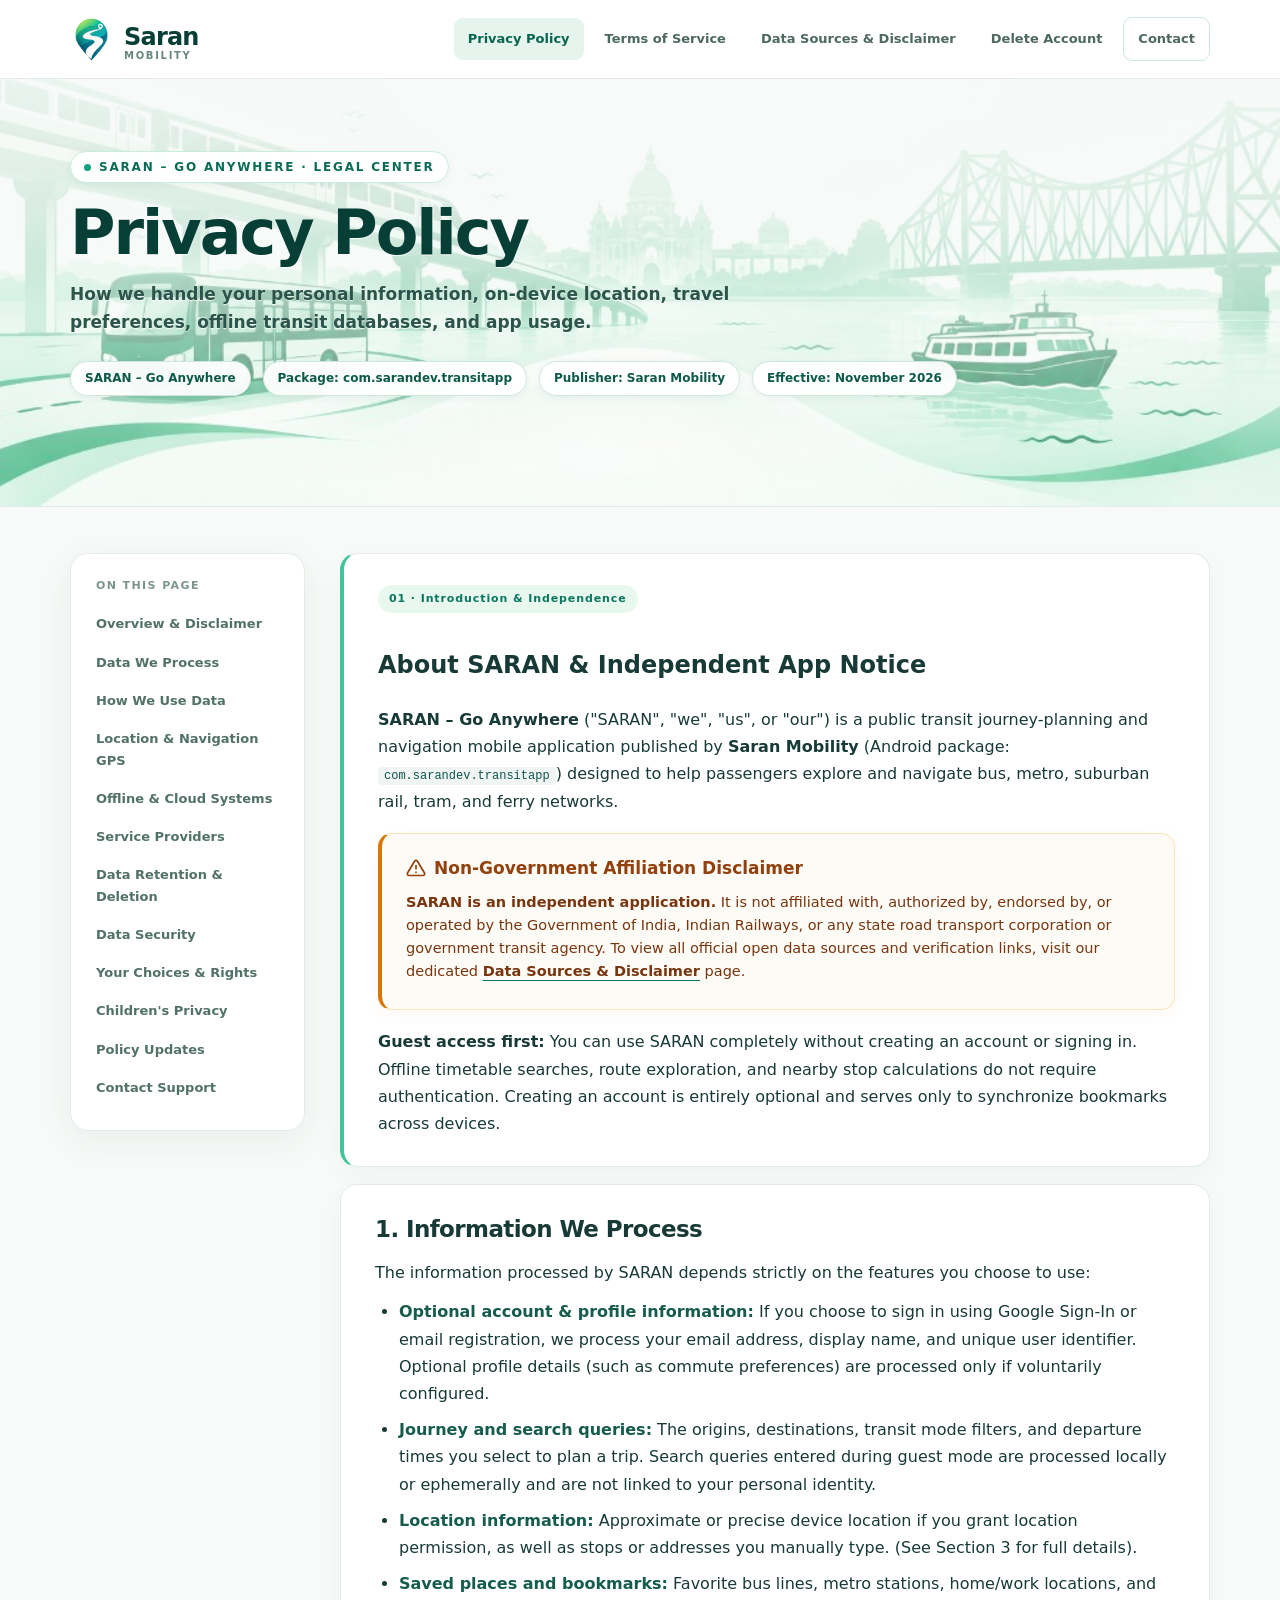
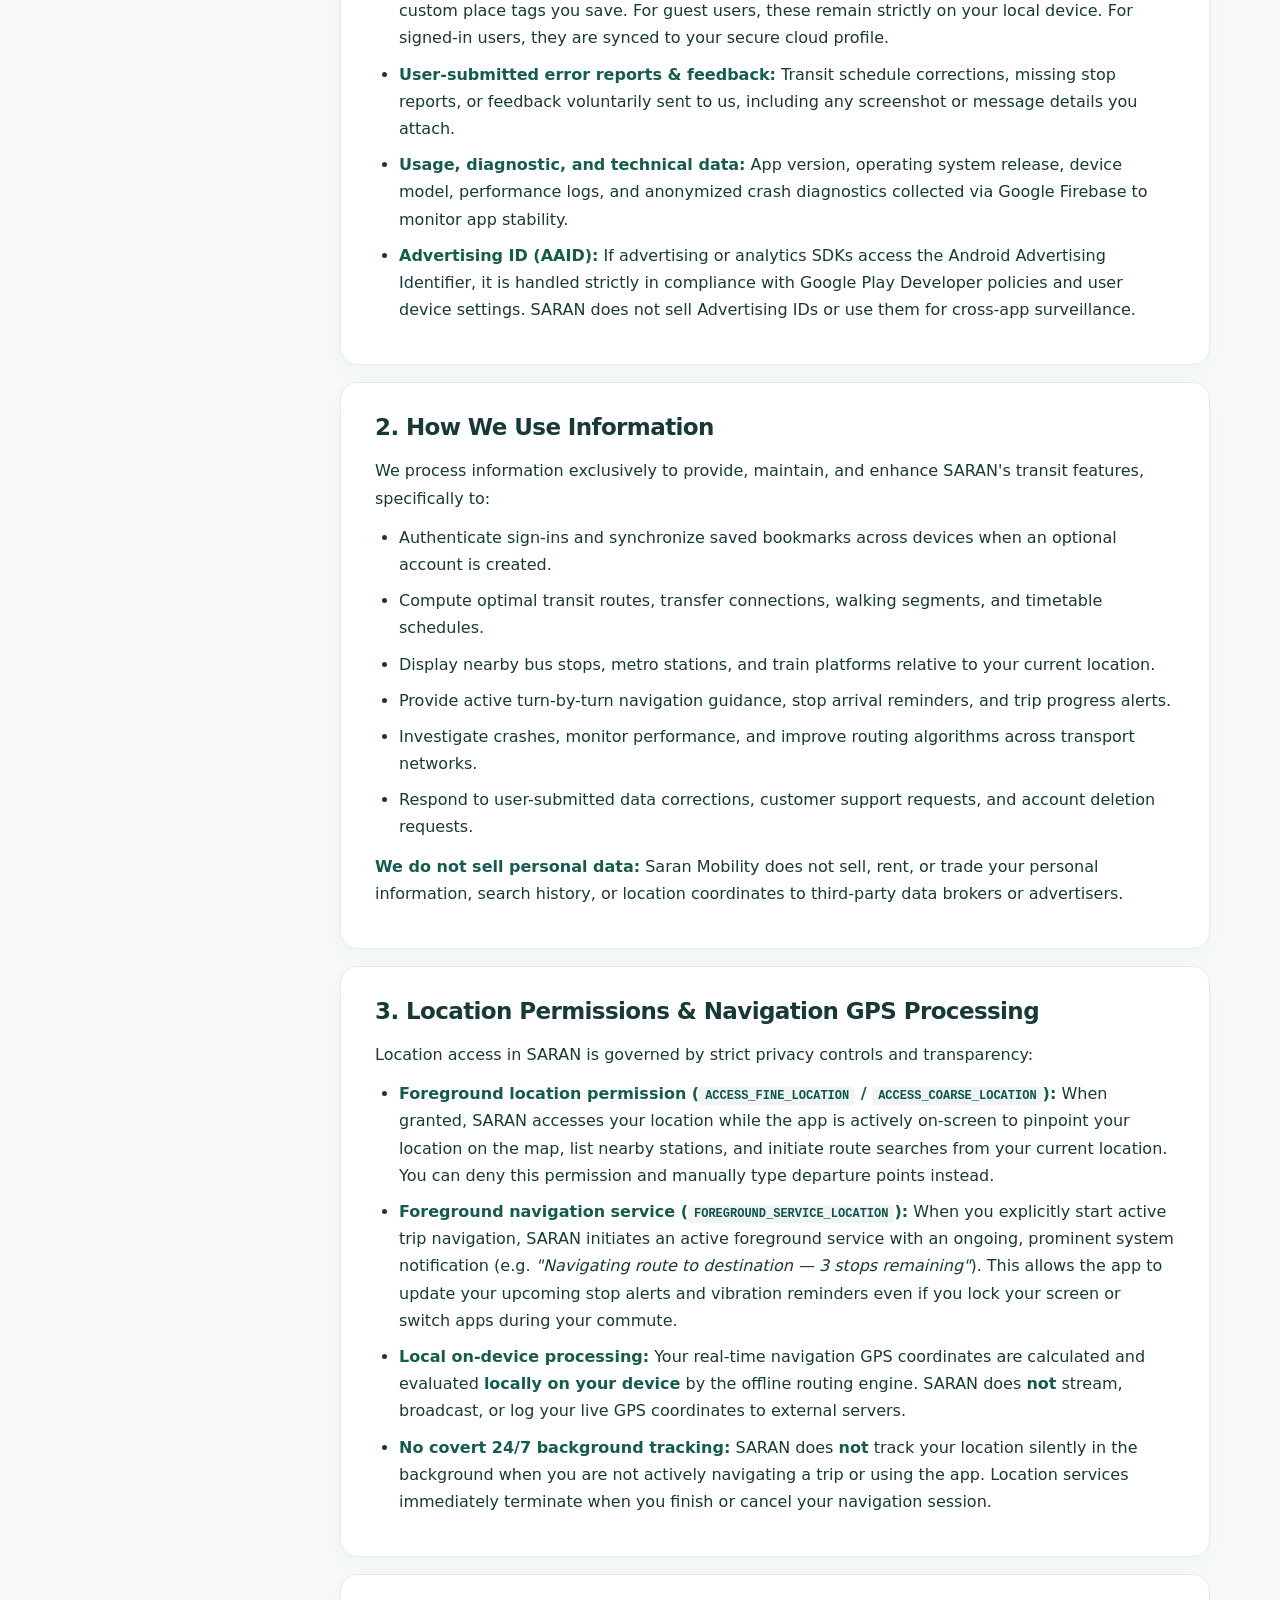
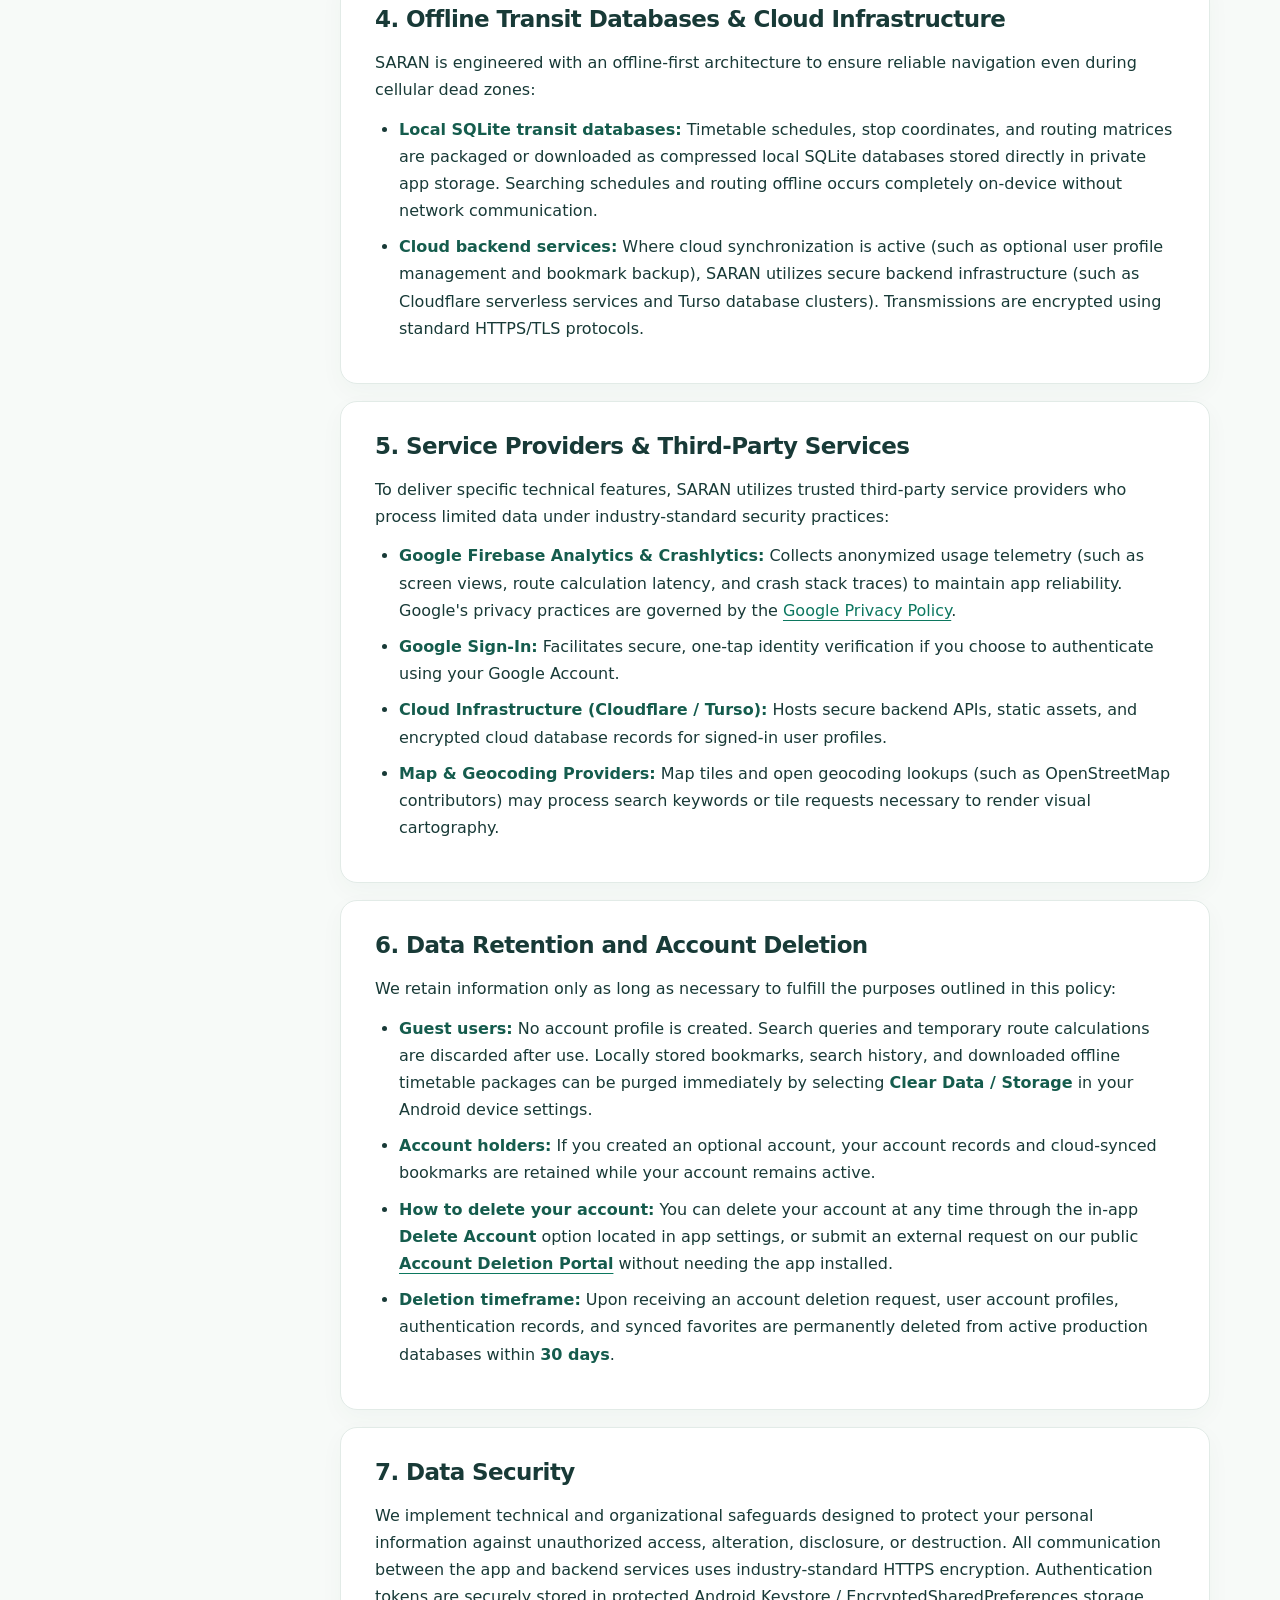
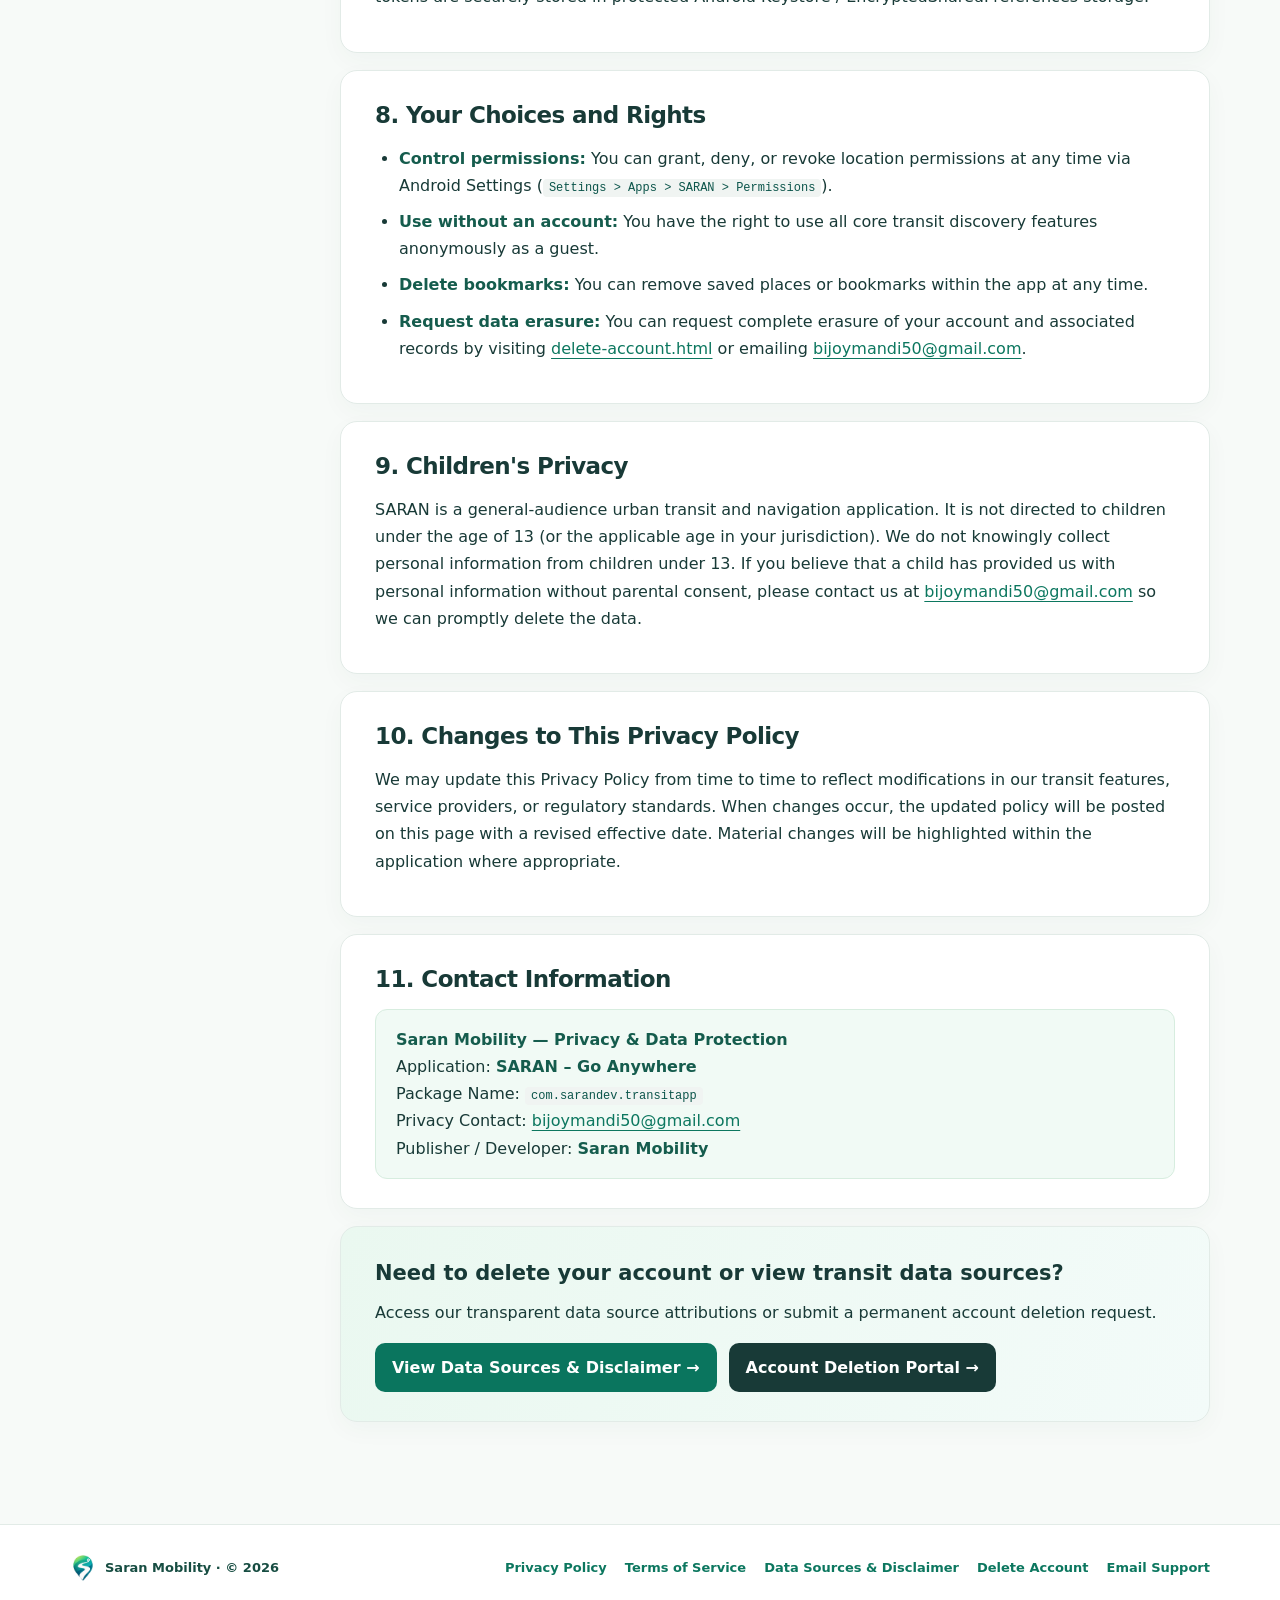
==== commit 4089f1e2: "feat: add data-sources page and update Google Play compliance policies" ====
--- a/index.html
+++ b/index.html
@@ -1,13 +1,234 @@
 <!DOCTYPE html>
-<html lang="en"><head><meta charset="utf-8"/><meta content="width=device-width,initial-scale=1" name="viewport"/><meta content="#075c51" name="theme-color"/><meta content="How we handle your personal information, location, travel preferences and app usage." name="description"/><title>Privacy Policy | Saran Mobility</title><link href="saran-logo.webp" rel="icon" type="image/webp"/><link href="style.css" rel="stylesheet"/></head><body><header class="site-header"><div class="container nav"><a class="brand" href="./"><img alt="Saran logo" src="saran-logo.webp"/><span>Saran <span class="brand-sub">Mobility</span></span></a><nav aria-label="Main navigation" class="nav-links"><a class="active" href="./">Privacy Policy</a><a class="" href="terms.html">Terms of Service</a><a class="" href="delete-account.html">Delete Account</a><a class="contact-link" href="mailto:bijoymandi50@gmail.com">Contact</a></nav></div></header><div class="hero"><div class="hero-backdrop" aria-hidden="true"><picture><source media="(max-width: 640px)" srcset="hero-mobile.jpg"/><source media="(max-width: 1024px)" srcset="hero-tablet.jpg"/><img alt="" class="hero-art" src="hero-desktop.jpg"/></picture><div class="hero-overlay"></div></div><div class="container hero-inner"><span class="tag">Saran Mobility · Legal Center</span><h1>Privacy Policy</h1><p>How we handle your personal information, location, travel preferences and app usage.</p><div class="hero-meta"><span>Effective 1 November 2026</span><span>Saran Android App</span><span>Bus · Metro · Train · Ferry</span></div></div></div><div class="container content"><aside aria-label="On this page" class="toc"><div class="toc-heading">On this page</div><a href="#overview">Overview</a><a href="#information">Data we process</a><a href="#purpose">How we use data</a><a href="#services">Service providers</a><a href="#location">Location</a><a href="#retention">Data deletion</a><a href="#security">Security</a><a href="#choices">Your choices</a><a href="#children">Children</a><a href="#changes">Updates</a><a href="#contact">Contact</a></aside><main class="article"><section class="intro" id="overview"><span class="label">01 · Introduction</span><p><strong>Saran</strong> ("Saran", "we", "us", or "our") is a journey-planning application designed to help people find routes across bus, metro, train and ferry transport. This Privacy Policy describes how information is accessed, collected, used, stored and disclosed when you use the Saran Android application or contact us. The functionality described here applies only where it is enabled in the version of Saran you use.</p><p><strong>Guest access:</strong> You can use Saran without creating an account or signing in. Signing in is optional; account-related information is collected only when you choose to create or use an account. Certain personalized features may work differently for guests.</p></section>
-<section class="section" id="information"><h2>1. Information we process</h2><p>Saran supports guest use. The information processed depends on the features you choose to use, whether or not you sign in. It may include:</p><ul><li><strong>Account and profile information:</strong> email address, display name, login identifiers, and any optional profile details you choose to provide, such as date of birth or gender.</li><li><strong>Authentication information:</strong> account verification details, sign-in identifiers and authentication-related records. Authentication credentials are handled by the app’s authentication systems; do not send passwords in support requests.</li><li><strong>Journey and search information:</strong> the origins, destinations, travel preferences, route queries and transit options you select. Some search data may be processed temporarily to generate results.</li><li><strong>Location information:</strong> approximate or precise device location if you choose to grant location permission, as well as places or coordinates you enter manually.</li><li><strong>Saved places and bookmarks:</strong> stop or place names, optional addresses, geographic coordinates and bookmark categories you choose to save.</li><li><strong>Usage, diagnostic and technical data:</strong> app screens and feature interactions, device/app identifiers, operating system or app version, and diagnostics that may be collected by enabled analytics or related SDKs.</li><li><strong>Support messages:</strong> information you submit when contacting us for assistance.</li></ul><p>We do not require you to provide optional profile information unless that information is necessary for a feature you choose to use.</p></section>
-<section class="section" id="purpose"><h2>2. How we use information</h2><p>We process relevant information to provide, operate and secure Saran, including to:</p><ul><li>Register accounts, authenticate sign-ins, and maintain account settings.</li><li>Search journeys, display transit connections, and provide routing and map features.</li><li>Show nearby options when you allow device location access.</li><li>Save and sync bookmarks when account-based saving is enabled.</li><li>Understand aggregate feature usage, improve app performance, and investigate technical failures.</li><li>Respond to support or privacy requests and comply with applicable legal duties.</li></ul><p>Information is not sold by Saran as a consumer data product. Third-party service providers may process information under their own applicable terms and privacy policies.</p></section>
-<section class="section" id="services"><h2>3. Hosting, analytics and service providers</h2><p>Saran may use the following service providers as part of its technical infrastructure:</p><ul><li><strong>Google Firebase Analytics:</strong> to understand app use, such as screen visits and route-search interactions, when analytics is enabled. Google's handling of information is also governed by its applicable terms and policies.</li><li><strong>Turso:</strong> to host application database records such as user profiles and saved bookmarks when these features are enabled.</li><li><strong>Map, geocoding, routing, sign-in or other infrastructure services:</strong> depending on the features available, these services may process searches, coordinates or technical data necessary to deliver a requested feature. </li></ul><p>Information may also be disclosed when required by law, to protect security or legal rights, or as part of a lawful business transition, subject to applicable protections. We do not treat third-party processing as permission to use information for unrelated purposes.</p></section>
-<section class="section" id="location"><h2>4. Location and permissions</h2><p>With your permission, Saran may access your device location to identify nearby stops, support navigation or simplify route planning. You can deny or withdraw permission through Android settings. Where offered, you can also enter your starting point and destination manually.</p></section>
-<section class="section" id="retention"><h2>5. Data retention and deletion</h2><p>When you choose to create an account, account information and account-linked bookmarks are retained as needed to provide those features, respond to requests or meet applicable obligations. Guest use does not require an account, although journey requests, device information or analytics may still be processed as described in this policy.</p><p><strong>In-app deletion:</strong> If you have a Saran account, you can use the Delete Account option provided in the app to initiate account deletion. You can also use our <a href="delete-account.html">external account deletion request page</a>, including if you no longer have the app installed.</p><p>If you have only used Saran as a guest, there is no Saran account to delete. You can remove locally stored app data through your device settings. To request removal of any other personal information associated with your usage, contact <a href="mailto:bijoymandi50@gmail.com">bijoymandi50@gmail.com</a>. Certain records may be retained where legally required or necessary for security; analytics data may follow separate provider retention settings.</p></section>
-<section class="section" id="security"><h2>6. Data security</h2><p>We use reasonable security measures appropriate to the service, such as access restrictions and secure connections where supported. No internet-connected system can guarantee absolute security. If you believe your account or data may be at risk, please contact us promptly.</p></section>
-<section class="section" id="choices"><h2>7. Your choices and rights</h2><ul><li>Adjust or revoke app permissions, including location access, in your Android device settings.</li><li>Review and update account details where editing is supported.</li><li>Delete saved locations or bookmarks using the available app controls.</li><li>Request access to, correction of or deletion of personal information, subject to applicable law.</li><li>Contact us about privacy concerns, analytics choices or data-processing questions.</li></ul><p>Availability of particular rights and controls may depend on your location and applicable law.</p></section>
-<section class="section" id="children"><h2>8. Children's privacy</h2><p>Saran is a general-audience transit and journey-planning application and is not directed at children under the age of 13 (or the applicable age of consent under local law, such as 16 in certain jurisdictions).</p><p>We do not knowingly collect or solicit personal information from children under 13. If you are a parent or guardian and become aware that your child has provided personal information or created an account without parental consent, please contact us at <a href="mailto:bijoymandi50@gmail.com">bijoymandi50@gmail.com</a>. Upon notification, we will take prompt steps to investigate and permanently delete such information from our records.</p></section>
-<section class="section" id="changes"><h2>9. Changes to this policy</h2><p>We may update this Privacy Policy when Saran's features, service providers or legal obligations change. The effective date at the top of this page will be updated when we publish a revised version. We may also provide notice in the app when changes materially affect how information is handled.</p></section>
-<section class="section" id="contact"><h2>10. Contact us</h2><div class="contact"><strong>Saran Mobility — Privacy Support</strong><br/>Email: <a href="mailto:bijoymandi50@gmail.com">bijoymandi50@gmail.com</a><br/>App: Saran (Android)<br/>Developer / publisher: <strong>Saran Mobility</strong></div><p>Please provide enough information to understand your request, but do not send passwords or sensitive credentials by email.</p></section>
-<div class="callout"><h2>Need help with your account?</h2><p>For privacy questions or to request account deletion, contact Saran Mobility directly.</p><a class="primary-button" href="delete-account.html">Account deletion options →</a></div></main></div><footer class="footer"><div class="container footer-inner"><div class="foot-brand"><img alt="" src="saran-logo.webp"/>Saran Mobility · © 2026</div><nav class="footer-links"><a href="./">Privacy</a><a href="terms.html">Terms</a><a href="delete-account.html">Account deletion</a><a href="mailto:bijoymandi50@gmail.com">Email support</a></nav></div></footer></body></html>
+<html lang="en">
+<head>
+  <meta charset="utf-8"/>
+  <meta content="width=device-width,initial-scale=1" name="viewport"/>
+  <meta content="#075c51" name="theme-color"/>
+  <meta content="Privacy Policy for SARAN – Go Anywhere: How we handle your personal information, on-device location, travel preferences, offline databases, and app usage." name="description"/>
+  <title>Privacy Policy | SARAN – Go Anywhere</title>
+  <link href="saran-logo.webp" rel="icon" type="image/webp"/>
+  <link href="style.css" rel="stylesheet"/>
+</head>
+<body>
+  <header class="site-header">
+    <div class="container nav">
+      <a class="brand" href="./">
+        <img alt="Saran logo" src="saran-logo.webp"/>
+        <span>Saran <span class="brand-sub">Mobility</span></span>
+      </a>
+      <nav aria-label="Main navigation" class="nav-links">
+        <a class="active" href="./">Privacy Policy</a>
+        <a href="terms.html">Terms of Service</a>
+        <a href="data-sources.html">Data Sources &amp; Disclaimer</a>
+        <a href="delete-account.html">Delete Account</a>
+        <a class="contact-link" href="mailto:bijoymandi50@gmail.com">Contact</a>
+      </nav>
+    </div>
+  </header>
+
+  <div class="hero">
+    <div class="hero-backdrop" aria-hidden="true">
+      <picture>
+        <source media="(max-width: 640px)" srcset="hero-mobile.jpg"/>
+        <source media="(max-width: 1024px)" srcset="hero-tablet.jpg"/>
+        <img alt="" class="hero-art" src="hero-desktop.jpg"/>
+      </picture>
+      <div class="hero-overlay"></div>
+    </div>
+    <div class="container hero-inner">
+      <span class="tag">SARAN – Go Anywhere · Legal Center</span>
+      <h1>Privacy Policy</h1>
+      <p>How we handle your personal information, on-device location, travel preferences, offline transit databases, and app usage.</p>
+      <div class="hero-meta">
+        <span>SARAN – Go Anywhere</span>
+        <span>Package: com.sarandev.transitapp</span>
+        <span>Publisher: Saran Mobility</span>
+        <span>Effective: November 2026</span>
+      </div>
+    </div>
+  </div>
+
+  <div class="container content">
+    <aside aria-label="On this page" class="toc">
+      <div class="toc-heading">On this page</div>
+      <a href="#overview">Overview &amp; Disclaimer</a>
+      <a href="#information">Data We Process</a>
+      <a href="#purpose">How We Use Data</a>
+      <a href="#location">Location &amp; Navigation GPS</a>
+      <a href="#offline-cloud">Offline &amp; Cloud Systems</a>
+      <a href="#services">Service Providers</a>
+      <a href="#retention">Data Retention &amp; Deletion</a>
+      <a href="#security">Data Security</a>
+      <a href="#choices">Your Choices &amp; Rights</a>
+      <a href="#children">Children's Privacy</a>
+      <a href="#changes">Policy Updates</a>
+      <a href="#contact">Contact Support</a>
+    </aside>
+
+    <main class="article">
+      <!-- 01 · Overview -->
+      <section class="intro" id="overview">
+        <span class="label">01 · Introduction &amp; Independence</span>
+        <h2>About SARAN &amp; Independent App Notice</h2>
+        <p><strong>SARAN – Go Anywhere</strong> ("SARAN", "we", "us", or "our") is a public transit journey-planning and navigation mobile application published by <strong>Saran Mobility</strong> (Android package: <code class="code-pill">com.sarandev.transitapp</code>) designed to help passengers explore and navigate bus, metro, suburban rail, tram, and ferry networks.</p>
+        
+        <div class="disclaimer-box">
+          <h3>
+            <svg width="20" height="20" viewBox="0 0 24 24" fill="none" stroke="currentColor" stroke-width="2" stroke-linecap="round" stroke-linejoin="round" aria-hidden="true">
+              <path d="M10.29 3.86L1.82 18a2 2 0 0 0 1.71 3h16.94a2 2 0 0 0 1.71-3L13.71 3.86a2 2 0 0 0-3.42 0z"></path>
+              <line x1="12" y1="9" x2="12" y2="13"></line>
+              <line x1="12" y1="17" x2="12.01" y2="17"></line>
+            </svg>
+            Non-Government Affiliation Disclaimer
+          </h3>
+          <p><strong>SARAN is an independent application.</strong> It is not affiliated with, authorized by, endorsed by, or operated by the Government of India, Indian Railways, or any state road transport corporation or government transit agency. To view all official open data sources and verification links, visit our dedicated <a href="data-sources.html"><strong>Data Sources &amp; Disclaimer</strong></a> page.</p>
+        </div>
+
+        <p><strong>Guest access first:</strong> You can use SARAN completely without creating an account or signing in. Offline timetable searches, route exploration, and nearby stop calculations do not require authentication. Creating an account is entirely optional and serves only to synchronize bookmarks across devices.</p>
+      </section>
+
+      <!-- 02 · Information we process -->
+      <section class="section" id="information">
+        <h2>1. Information We Process</h2>
+        <p>The information processed by SARAN depends strictly on the features you choose to use:</p>
+        <ul>
+          <li><strong>Optional account &amp; profile information:</strong> If you choose to sign in using Google Sign-In or email registration, we process your email address, display name, and unique user identifier. Optional profile details (such as commute preferences) are processed only if voluntarily configured.</li>
+          <li><strong>Journey and search queries:</strong> The origins, destinations, transit mode filters, and departure times you select to plan a trip. Search queries entered during guest mode are processed locally or ephemerally and are not linked to your personal identity.</li>
+          <li><strong>Location information:</strong> Approximate or precise device location if you grant location permission, as well as stops or addresses you manually type. (See Section 3 for full details).</li>
+          <li><strong>Saved places and bookmarks:</strong> Favorite bus lines, metro stations, home/work locations, and custom place tags you save. For guest users, these remain strictly on your local device. For signed-in users, they are synced to your secure cloud profile.</li>
+          <li><strong>User-submitted error reports &amp; feedback:</strong> Transit schedule corrections, missing stop reports, or feedback voluntarily sent to us, including any screenshot or message details you attach.</li>
+          <li><strong>Usage, diagnostic, and technical data:</strong> App version, operating system release, device model, performance logs, and anonymized crash diagnostics collected via Google Firebase to monitor app stability.</li>
+          <li><strong>Advertising ID (AAID):</strong> If advertising or analytics SDKs access the Android Advertising Identifier, it is handled strictly in compliance with Google Play Developer policies and user device settings. SARAN does not sell Advertising IDs or use them for cross-app surveillance.</li>
+        </ul>
+      </section>
+
+      <!-- 03 · How we use information -->
+      <section class="section" id="purpose">
+        <h2>2. How We Use Information</h2>
+        <p>We process information exclusively to provide, maintain, and enhance SARAN's transit features, specifically to:</p>
+        <ul>
+          <li>Authenticate sign-ins and synchronize saved bookmarks across devices when an optional account is created.</li>
+          <li>Compute optimal transit routes, transfer connections, walking segments, and timetable schedules.</li>
+          <li>Display nearby bus stops, metro stations, and train platforms relative to your current location.</li>
+          <li>Provide active turn-by-turn navigation guidance, stop arrival reminders, and trip progress alerts.</li>
+          <li>Investigate crashes, monitor performance, and improve routing algorithms across transport networks.</li>
+          <li>Respond to user-submitted data corrections, customer support requests, and account deletion requests.</li>
+        </ul>
+        <p><strong>We do not sell personal data:</strong> Saran Mobility does not sell, rent, or trade your personal information, search history, or location coordinates to third-party data brokers or advertisers.</p>
+      </section>
+
+      <!-- 04 · Location and navigation GPS -->
+      <section class="section" id="location">
+        <h2>3. Location Permissions &amp; Navigation GPS Processing</h2>
+        <p>Location access in SARAN is governed by strict privacy controls and transparency:</p>
+        <ul>
+          <li><strong>Foreground location permission (<code class="code-pill">ACCESS_FINE_LOCATION</code> / <code class="code-pill">ACCESS_COARSE_LOCATION</code>):</strong> When granted, SARAN accesses your location while the app is actively on-screen to pinpoint your location on the map, list nearby stations, and initiate route searches from your current location. You can deny this permission and manually type departure points instead.</li>
+          <li><strong>Foreground navigation service (<code class="code-pill">FOREGROUND_SERVICE_LOCATION</code>):</strong> When you explicitly start active trip navigation, SARAN initiates an active foreground service with an ongoing, prominent system notification (e.g. <em>"Navigating route to destination — 3 stops remaining"</em>). This allows the app to update your upcoming stop alerts and vibration reminders even if you lock your screen or switch apps during your commute.</li>
+          <li><strong>Local on-device processing:</strong> Your real-time navigation GPS coordinates are calculated and evaluated <strong>locally on your device</strong> by the offline routing engine. SARAN does <strong>not</strong> stream, broadcast, or log your live GPS coordinates to external servers.</li>
+          <li><strong>No covert 24/7 background tracking:</strong> SARAN does <strong>not</strong> track your location silently in the background when you are not actively navigating a trip or using the app. Location services immediately terminate when you finish or cancel your navigation session.</li>
+        </ul>
+      </section>
+
+      <!-- 05 · Offline Databases & Cloud Systems -->
+      <section class="section" id="offline-cloud">
+        <h2>4. Offline Transit Databases &amp; Cloud Infrastructure</h2>
+        <p>SARAN is engineered with an offline-first architecture to ensure reliable navigation even during cellular dead zones:</p>
+        <ul>
+          <li><strong>Local SQLite transit databases:</strong> Timetable schedules, stop coordinates, and routing matrices are packaged or downloaded as compressed local SQLite databases stored directly in private app storage. Searching schedules and routing offline occurs completely on-device without network communication.</li>
+          <li><strong>Cloud backend services:</strong> Where cloud synchronization is active (such as optional user profile management and bookmark backup), SARAN utilizes secure backend infrastructure (such as Cloudflare serverless services and Turso database clusters). Transmissions are encrypted using standard HTTPS/TLS protocols.</li>
+        </ul>
+      </section>
+
+      <!-- 06 · Service Providers -->
+      <section class="section" id="services">
+        <h2>5. Service Providers &amp; Third-Party Services</h2>
+        <p>To deliver specific technical features, SARAN utilizes trusted third-party service providers who process limited data under industry-standard security practices:</p>
+        <ul>
+          <li><strong>Google Firebase Analytics &amp; Crashlytics:</strong> Collects anonymized usage telemetry (such as screen views, route calculation latency, and crash stack traces) to maintain app reliability. Google's privacy practices are governed by the <a href="https://policies.google.com/privacy" target="_blank" rel="noopener noreferrer">Google Privacy Policy</a>.</li>
+          <li><strong>Google Sign-In:</strong> Facilitates secure, one-tap identity verification if you choose to authenticate using your Google Account.</li>
+          <li><strong>Cloud Infrastructure (Cloudflare / Turso):</strong> Hosts secure backend APIs, static assets, and encrypted cloud database records for signed-in user profiles.</li>
+          <li><strong>Map &amp; Geocoding Providers:</strong> Map tiles and open geocoding lookups (such as OpenStreetMap contributors) may process search keywords or tile requests necessary to render visual cartography.</li>
+        </ul>
+      </section>
+
+      <!-- 07 · Data Retention & Deletion -->
+      <section class="section" id="retention">
+        <h2>6. Data Retention and Account Deletion</h2>
+        <p>We retain information only as long as necessary to fulfill the purposes outlined in this policy:</p>
+        <ul>
+          <li><strong>Guest users:</strong> No account profile is created. Search queries and temporary route calculations are discarded after use. Locally stored bookmarks, search history, and downloaded offline timetable packages can be purged immediately by selecting <strong>Clear Data / Storage</strong> in your Android device settings.</li>
+          <li><strong>Account holders:</strong> If you created an optional account, your account records and cloud-synced bookmarks are retained while your account remains active.</li>
+          <li><strong>How to delete your account:</strong> You can delete your account at any time through the in-app <strong>Delete Account</strong> option located in app settings, or submit an external request on our public <a href="delete-account.html"><strong>Account Deletion Portal</strong></a> without needing the app installed.</li>
+          <li><strong>Deletion timeframe:</strong> Upon receiving an account deletion request, user account profiles, authentication records, and synced favorites are permanently deleted from active production databases within <strong>30 days</strong>.</li>
+        </ul>
+      </section>
+
+      <!-- 08 · Security -->
+      <section class="section" id="security">
+        <h2>7. Data Security</h2>
+        <p>We implement technical and organizational safeguards designed to protect your personal information against unauthorized access, alteration, disclosure, or destruction. All communication between the app and backend services uses industry-standard HTTPS encryption. Authentication tokens are securely stored in protected Android Keystore / EncryptedSharedPreferences storage.</p>
+      </section>
+
+      <!-- 09 · Your choices -->
+      <section class="section" id="choices">
+        <h2>8. Your Choices and Rights</h2>
+        <ul>
+          <li><strong>Control permissions:</strong> You can grant, deny, or revoke location permissions at any time via Android Settings (<code class="code-pill">Settings &gt; Apps &gt; SARAN &gt; Permissions</code>).</li>
+          <li><strong>Use without an account:</strong> You have the right to use all core transit discovery features anonymously as a guest.</li>
+          <li><strong>Delete bookmarks:</strong> You can remove saved places or bookmarks within the app at any time.</li>
+          <li><strong>Request data erasure:</strong> You can request complete erasure of your account and associated records by visiting <a href="delete-account.html">delete-account.html</a> or emailing <a href="mailto:bijoymandi50@gmail.com">bijoymandi50@gmail.com</a>.</li>
+        </ul>
+      </section>
+
+      <!-- 10 · Children -->
+      <section class="section" id="children">
+        <h2>9. Children's Privacy</h2>
+        <p>SARAN is a general-audience urban transit and navigation application. It is not directed to children under the age of 13 (or the applicable age in your jurisdiction). We do not knowingly collect personal information from children under 13. If you believe that a child has provided us with personal information without parental consent, please contact us at <a href="mailto:bijoymandi50@gmail.com">bijoymandi50@gmail.com</a> so we can promptly delete the data.</p>
+      </section>
+
+      <!-- 11 · Updates -->
+      <section class="section" id="changes">
+        <h2>10. Changes to This Privacy Policy</h2>
+        <p>We may update this Privacy Policy from time to time to reflect modifications in our transit features, service providers, or regulatory standards. When changes occur, the updated policy will be posted on this page with a revised effective date. Material changes will be highlighted within the application where appropriate.</p>
+      </section>
+
+      <!-- 12 · Contact -->
+      <section class="section" id="contact">
+        <h2>11. Contact Information</h2>
+        <div class="contact">
+          <strong>Saran Mobility — Privacy &amp; Data Protection</strong><br/>
+          Application: <strong>SARAN – Go Anywhere</strong><br/>
+          Package Name: <code class="code-pill">com.sarandev.transitapp</code><br/>
+          Privacy Contact: <a href="mailto:bijoymandi50@gmail.com">bijoymandi50@gmail.com</a><br/>
+          Publisher / Developer: <strong>Saran Mobility</strong>
+        </div>
+      </section>
+
+      <div class="callout">
+        <h2>Need to delete your account or view transit data sources?</h2>
+        <p>Access our transparent data source attributions or submit a permanent account deletion request.</p>
+        <div style="display: flex; gap: 12px; flex-wrap: wrap;">
+          <a class="primary-button" href="data-sources.html">View Data Sources &amp; Disclaimer →</a>
+          <a class="primary-button" style="background: #183a37;" href="delete-account.html">Account Deletion Portal →</a>
+        </div>
+      </div>
+    </main>
+  </div>
+
+  <footer class="footer">
+    <div class="container footer-inner">
+      <div class="foot-brand">
+        <img alt="" src="saran-logo.webp"/>
+        Saran Mobility · © 2026
+      </div>
+      <nav class="footer-links">
+        <a href="./">Privacy Policy</a>
+        <a href="terms.html">Terms of Service</a>
+        <a href="data-sources.html">Data Sources &amp; Disclaimer</a>
+        <a href="delete-account.html">Delete Account</a>
+        <a href="mailto:bijoymandi50@gmail.com">Email Support</a>
+      </nav>
+    </div>
+  </footer>
+</body>
+</html>
--- a/style.css
+++ b/style.css
@@ -0,0 +1,662 @@
+:root {
+  --ink: #183a37;
+  --muted: #697d79;
+  --pine: #0c554b;
+  --green: #13856d;
+  --mint: #eaf8f1;
+  --line: #e2ebe7;
+  --bg: #f7faf8;
+  --white: #fff;
+}
+
+* {
+  box-sizing: border-box;
+}
+
+html {
+  scroll-behavior: smooth;
+}
+
+body {
+  margin: 0;
+  background: var(--bg);
+  color: var(--ink);
+  font: 16px/1.7 system-ui, -apple-system, Segoe UI, Roboto, Arial, sans-serif;
+}
+
+a {
+  color: #0c775f;
+  text-decoration-thickness: 1px;
+  text-underline-offset: 4px;
+}
+
+a:hover {
+  color: #064d40;
+}
+
+.container {
+  width: min(1140px, calc(100% - 44px));
+  margin: auto;
+}
+
+/* Header */
+.site-header {
+  background: #ffffffed;
+  backdrop-filter: blur(18px);
+  border-bottom: 1px solid var(--line);
+  position: sticky;
+  top: 0;
+  z-index: 10;
+}
+
+.nav {
+  display: flex;
+  align-items: center;
+  justify-content: space-between;
+  gap: 20px;
+  min-height: 78px;
+}
+
+.brand {
+  display: flex;
+  align-items: center;
+  gap: 11px;
+  text-decoration: none;
+  color: #073e35;
+  font-weight: 820;
+  font-size: 24px;
+  letter-spacing: -0.8px;
+}
+
+.brand img {
+  width: 43px;
+  height: 46px;
+  object-fit: contain;
+}
+
+.brand-sub {
+  font-size: 10px;
+  letter-spacing: 1.7px;
+  text-transform: uppercase;
+  color: #69877b;
+  font-weight: 800;
+  display: block;
+  line-height: 1;
+  margin-top: -6px;
+}
+
+.nav-links {
+  display: flex;
+  align-items: center;
+  gap: 7px;
+  flex-wrap: wrap;
+}
+
+.nav-links a {
+  padding: 10px 14px;
+  border-radius: 9px;
+  text-decoration: none;
+  color: #4d6860;
+  font-size: 13px;
+  font-weight: 700;
+  transition: background 0.2s, color 0.2s;
+}
+
+.nav-links a:hover,
+.nav-links a.active {
+  background: #e5f5ee;
+  color: #08644f;
+}
+
+.nav-links a.contact-link {
+  border: 1px solid #cde5db;
+}
+
+/* Hero Section with Responsive Illustration */
+.hero {
+  position: relative;
+  overflow: hidden;
+  background-color: #f7faf8;
+  border-bottom: 1px solid var(--line);
+  color: var(--ink);
+}
+
+.hero-backdrop {
+  position: absolute;
+  inset: 0;
+  z-index: 1;
+  pointer-events: none;
+}
+
+.hero-backdrop picture,
+.hero-art {
+  width: 100%;
+  height: 100%;
+  display: block;
+}
+
+.hero-art {
+  object-fit: cover;
+  object-position: center bottom;
+}
+
+.hero-overlay {
+  position: absolute;
+  inset: 0;
+  background: linear-gradient(
+    180deg,
+    rgba(247, 250, 248, 0.95) 0%,
+    rgba(247, 250, 248, 0.85) 32%,
+    rgba(247, 250, 248, 0.45) 70%,
+    rgba(247, 250, 248, 0.08) 100%
+  );
+}
+
+.hero-inner {
+  position: relative;
+  z-index: 2;
+  padding: 72px 0 110px;
+}
+
+.tag {
+  display: inline-flex;
+  align-items: center;
+  gap: 8px;
+  font-size: 12px;
+  text-transform: uppercase;
+  letter-spacing: 1.8px;
+  color: #0b6c56;
+  font-weight: 800;
+  background: #ffffffeb;
+  backdrop-filter: blur(8px);
+  border: 1px solid #c8edd9;
+  padding: 5px 13px;
+  border-radius: 99px;
+  box-shadow: 0 2px 8px rgba(10, 60, 45, 0.05);
+}
+
+.tag::before {
+  content: "";
+  display: inline-block;
+  width: 7px;
+  height: 7px;
+  border-radius: 50%;
+  background: #14a07d;
+}
+
+.hero h1 {
+  font-size: clamp(36px, 5.2vw, 62px);
+  letter-spacing: -2px;
+  line-height: 1.1;
+  margin: 16px 0 12px;
+  color: #073e35;
+  font-weight: 850;
+  text-shadow: 0 1px 1px rgba(255, 255, 255, 0.8);
+}
+
+.hero p {
+  max-width: 720px;
+  color: #2b544b;
+  font-size: 17px;
+  margin: 0;
+  font-weight: 550;
+  text-shadow: 0 1px 1px rgba(255, 255, 255, 0.8);
+}
+
+.hero-meta {
+  display: flex;
+  flex-wrap: wrap;
+  gap: 12px;
+  margin-top: 24px;
+}
+
+.hero-meta span {
+  background: #ffffffeb;
+  backdrop-filter: blur(10px);
+  border: 1px solid #cfe6dc;
+  border-radius: 30px;
+  padding: 6px 14px;
+  color: #0c5949;
+  font-size: 12px;
+  font-weight: 700;
+  box-shadow: 0 2px 8px rgba(10, 60, 45, 0.06);
+}
+
+/* Main Content Layout */
+.content {
+  display: grid;
+  grid-template-columns: 235px minmax(0, 1fr);
+  gap: 35px;
+  align-items: start;
+  padding: 46px 0 85px;
+}
+
+.toc {
+  position: sticky;
+  top: 100px;
+  padding: 23px 15px;
+  background: white;
+  border: 1px solid var(--line);
+  border-radius: 18px;
+  box-shadow: 0 10px 35px #1a4a3010;
+}
+
+.toc-heading {
+  font-size: 11px;
+  font-weight: 850;
+  letter-spacing: 1.4px;
+  color: #7b958d;
+  margin: 0 10px 10px;
+  text-transform: uppercase;
+}
+
+.toc a {
+  display: block;
+  color: #527169;
+  border-radius: 9px;
+  text-decoration: none;
+  padding: 8px 10px;
+  font-size: 13px;
+  font-weight: 600;
+}
+
+.toc a:hover {
+  color: #076c55;
+  background: #ebf8f1;
+}
+
+.article {
+  min-width: 0;
+}
+
+.intro,
+.section,
+.callout {
+  padding: 29px 34px;
+  background: white;
+  border: 1px solid var(--line);
+  border-radius: 17px;
+  margin-bottom: 17px;
+  box-shadow: 0 8px 25px #154a2e09;
+}
+
+.intro {
+  border-left: 4px solid #42c39c;
+}
+
+.intro p {
+  margin: 0;
+}
+
+.section {
+  scroll-margin-top: 100px;
+}
+
+.section h2 {
+  margin: 0 0 14px;
+  font-size: 23px;
+  letter-spacing: -0.6px;
+  line-height: 1.35;
+}
+
+.section p {
+  margin: 12px 0;
+}
+
+.section ul,
+.section ol {
+  padding-left: 24px;
+  margin: 12px 0;
+}
+
+.section li {
+  margin: 9px 0;
+}
+
+.section strong {
+  color: #155c4d;
+}
+
+.label {
+  display: inline-block;
+  font-size: 11px;
+  letter-spacing: 0.9px;
+  font-weight: 800;
+  color: #0b765f;
+  background: #e8f8ef;
+  padding: 5px 11px;
+  border-radius: 99px;
+  margin-bottom: 12px;
+}
+
+.contact {
+  padding: 16px 20px;
+  background: #f1faf5;
+  border: 1px solid #d7eddf;
+  border-radius: 12px;
+}
+
+.callout {
+  background: linear-gradient(110deg, #eaf8f0, #f3fbf9);
+}
+
+.callout h2 {
+  margin: 0;
+  font-size: 21px;
+}
+
+.callout p {
+  margin: 8px 0 16px;
+}
+
+.primary-button {
+  display: inline-block;
+  background: #0a755e;
+  color: white;
+  text-decoration: none;
+  border-radius: 10px;
+  font-weight: 750;
+  padding: 11px 17px;
+}
+
+.primary-button:hover {
+  background: #065544;
+  color: white;
+}
+
+/* Disclaimer & Notice Callouts */
+.disclaimer-box {
+  background: #fdfbf5;
+  border: 1px solid #fae6b8;
+  border-left: 4px solid #d97706;
+  border-radius: 14px;
+  padding: 20px 24px;
+  margin: 18px 0;
+  box-shadow: 0 4px 15px rgba(217, 119, 6, 0.05);
+}
+
+.disclaimer-box h3 {
+  margin: 0 0 8px;
+  color: #92400e;
+  font-size: 17px;
+  display: flex;
+  align-items: center;
+  gap: 8px;
+}
+
+.disclaimer-box p {
+  margin: 6px 0;
+  color: #78350f;
+  font-size: 14.5px;
+  line-height: 1.6;
+}
+
+.disclaimer-box strong {
+  color: #78350f;
+}
+
+/* Source Directory Table */
+.source-table-wrap {
+  width: 100%;
+  overflow-x: auto;
+  -webkit-overflow-scrolling: touch;
+  margin: 20px 0;
+  border-radius: 12px;
+  border: 1px solid var(--line);
+  background: white;
+  box-shadow: 0 4px 18px rgba(10, 60, 45, 0.04);
+}
+
+.source-table {
+  width: 100%;
+  border-collapse: collapse;
+  text-align: left;
+  font-size: 14px;
+  min-width: 640px;
+}
+
+.source-table th {
+  background: #f3f8f5;
+  color: #0c554b;
+  font-weight: 750;
+  padding: 13px 16px;
+  border-bottom: 2px solid var(--line);
+  font-size: 12px;
+  text-transform: uppercase;
+  letter-spacing: 0.6px;
+  white-space: nowrap;
+}
+
+.source-table td {
+  padding: 14px 16px;
+  border-bottom: 1px solid var(--line);
+  vertical-align: top;
+  color: #244139;
+}
+
+.source-table tr:last-child td {
+  border-bottom: none;
+}
+
+.source-table tr:hover td {
+  background: #fafdfb;
+}
+
+/* Badges */
+.badge {
+  display: inline-block;
+  font-size: 11px;
+  font-weight: 750;
+  padding: 3px 9px;
+  border-radius: 99px;
+  white-space: nowrap;
+  letter-spacing: 0.3px;
+}
+
+.badge-official {
+  background: #e1f5eb;
+  color: #0b694f;
+  border: 1px solid #b7e8d0;
+}
+
+.badge-independent {
+  background: #e8f1fd;
+  color: #1d4ed8;
+  border: 1px solid #c7dcfb;
+}
+
+.badge-verification {
+  background: #fef3c7;
+  color: #92400e;
+  border: 1px solid #fde68a;
+}
+
+.badge-pending {
+  background: #f3f4f6;
+  color: #4b5563;
+  border: 1px solid #e5e7eb;
+}
+
+.source-meta {
+  font-size: 12px;
+  color: var(--muted);
+  margin-top: 4px;
+}
+
+.code-pill {
+  font-family: ui-monospace, SFMono-Regular, Menlo, Monaco, Consolas, monospace;
+  font-size: 12px;
+  background: #f0f4f2;
+  color: #0c554b;
+  padding: 2px 6px;
+  border-radius: 4px;
+}
+
+/* Footer */
+.footer {
+  background: white;
+  border-top: 1px solid var(--line);
+}
+
+.footer-inner {
+  padding: 29px 0;
+  display: flex;
+  align-items: center;
+  justify-content: space-between;
+  gap: 20px;
+  color: #6e8880;
+  font-size: 13px;
+}
+
+.footer-links {
+  display: flex;
+  flex-wrap: wrap;
+  gap: 18px;
+}
+
+.footer-links a {
+  text-decoration: none;
+  font-weight: 700;
+}
+
+.foot-brand {
+  display: flex;
+  align-items: center;
+  gap: 9px;
+  font-weight: 800;
+  color: #174d42;
+}
+
+.foot-brand img {
+  width: 26px;
+  height: 29px;
+  object-fit: contain;
+}
+
+/* Responsive Media Queries */
+@media (max-width: 1024px) {
+  .hero-inner {
+    padding: 60px 0 95px;
+  }
+}
+
+@media (max-width: 760px) {
+  .container {
+    width: min(100% - 32px, 1140px);
+  }
+
+  .nav {
+    min-height: 72px;
+    align-items: flex-start;
+    padding: 12px 0;
+    flex-direction: column;
+    gap: 8px;
+  }
+
+  .brand {
+    font-size: 20px;
+  }
+
+  .brand img {
+    width: 36px;
+    height: 39px;
+  }
+
+  .nav-links {
+    gap: 1px;
+  }
+
+  .nav-links a {
+    padding: 6px 9px;
+    font-size: 12px;
+  }
+
+  .hero-inner {
+    padding: 44px 0 85px;
+  }
+
+  .hero-overlay {
+    background: linear-gradient(
+      180deg,
+      rgba(247, 250, 248, 0.95) 0%,
+      rgba(247, 250, 248, 0.82) 42%,
+      rgba(247, 250, 248, 0.35) 75%,
+      rgba(247, 250, 248, 0.08) 100%
+    );
+  }
+
+  .content {
+    grid-template-columns: 1fr;
+    gap: 19px;
+    padding: 22px 0 52px;
+  }
+
+  .toc {
+    position: static;
+    display: flex;
+    gap: 3px 9px;
+    flex-wrap: wrap;
+    padding: 13px;
+  }
+
+  .toc-heading {
+    width: 100%;
+  }
+
+  .toc a {
+    font-size: 12px;
+    padding: 5px 7px;
+  }
+
+  .intro,
+  .section,
+  .callout {
+    padding: 22px;
+  }
+
+  .footer-inner {
+    flex-direction: column;
+    align-items: flex-start;
+  }
+
+  .site-header {
+    position: relative;
+  }
+}
+
+@media (prefers-reduced-motion: reduce) {
+  html {
+    scroll-behavior: auto;
+  }
+}
+
+@media print {
+  .site-header,
+  .toc,
+  .footer,
+  .hero-backdrop {
+    display: none;
+  }
+
+  .content {
+    display: block;
+  }
+
+  .hero {
+    background: white;
+    color: #183a37;
+    border: none;
+  }
+
+  .hero p,
+  .tag,
+  .hero-meta {
+    color: #234e45;
+  }
+
+  .section,
+  .intro {
+    box-shadow: none;
+    break-inside: avoid;
+  }
+}
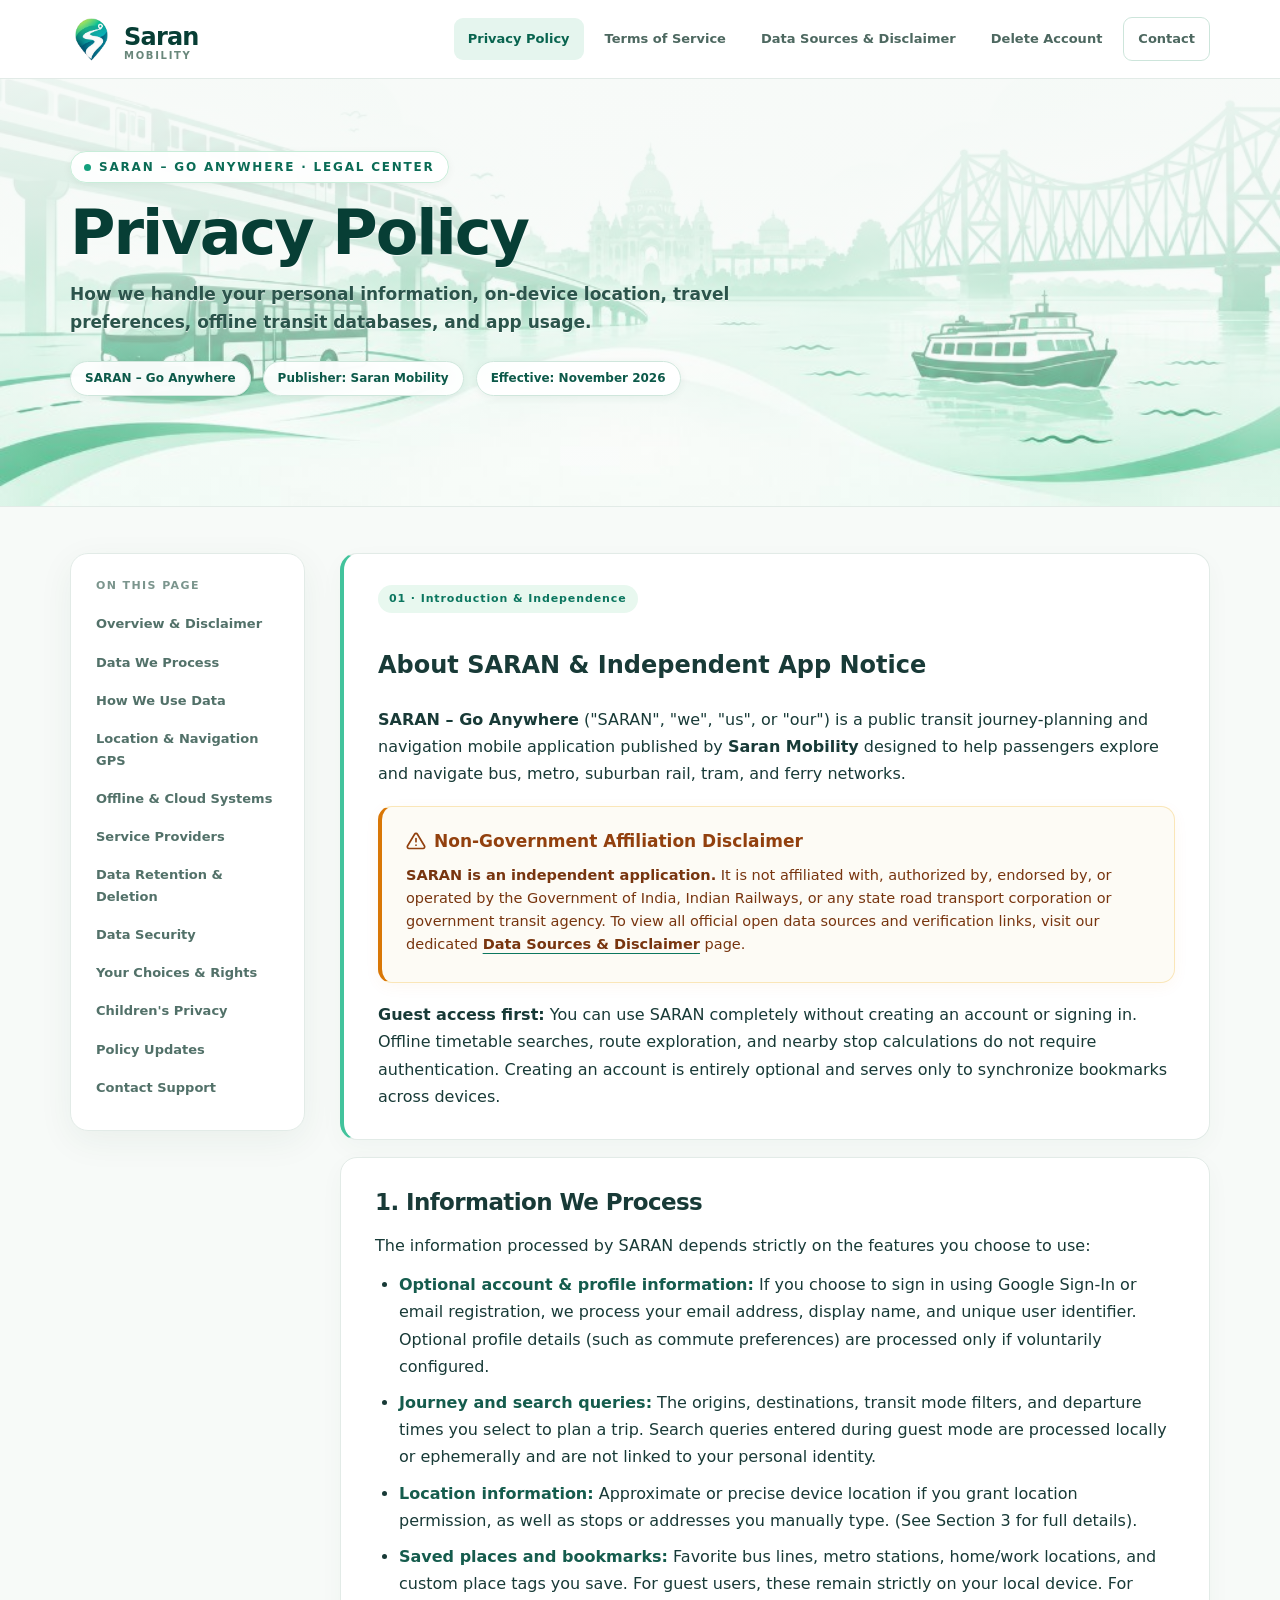
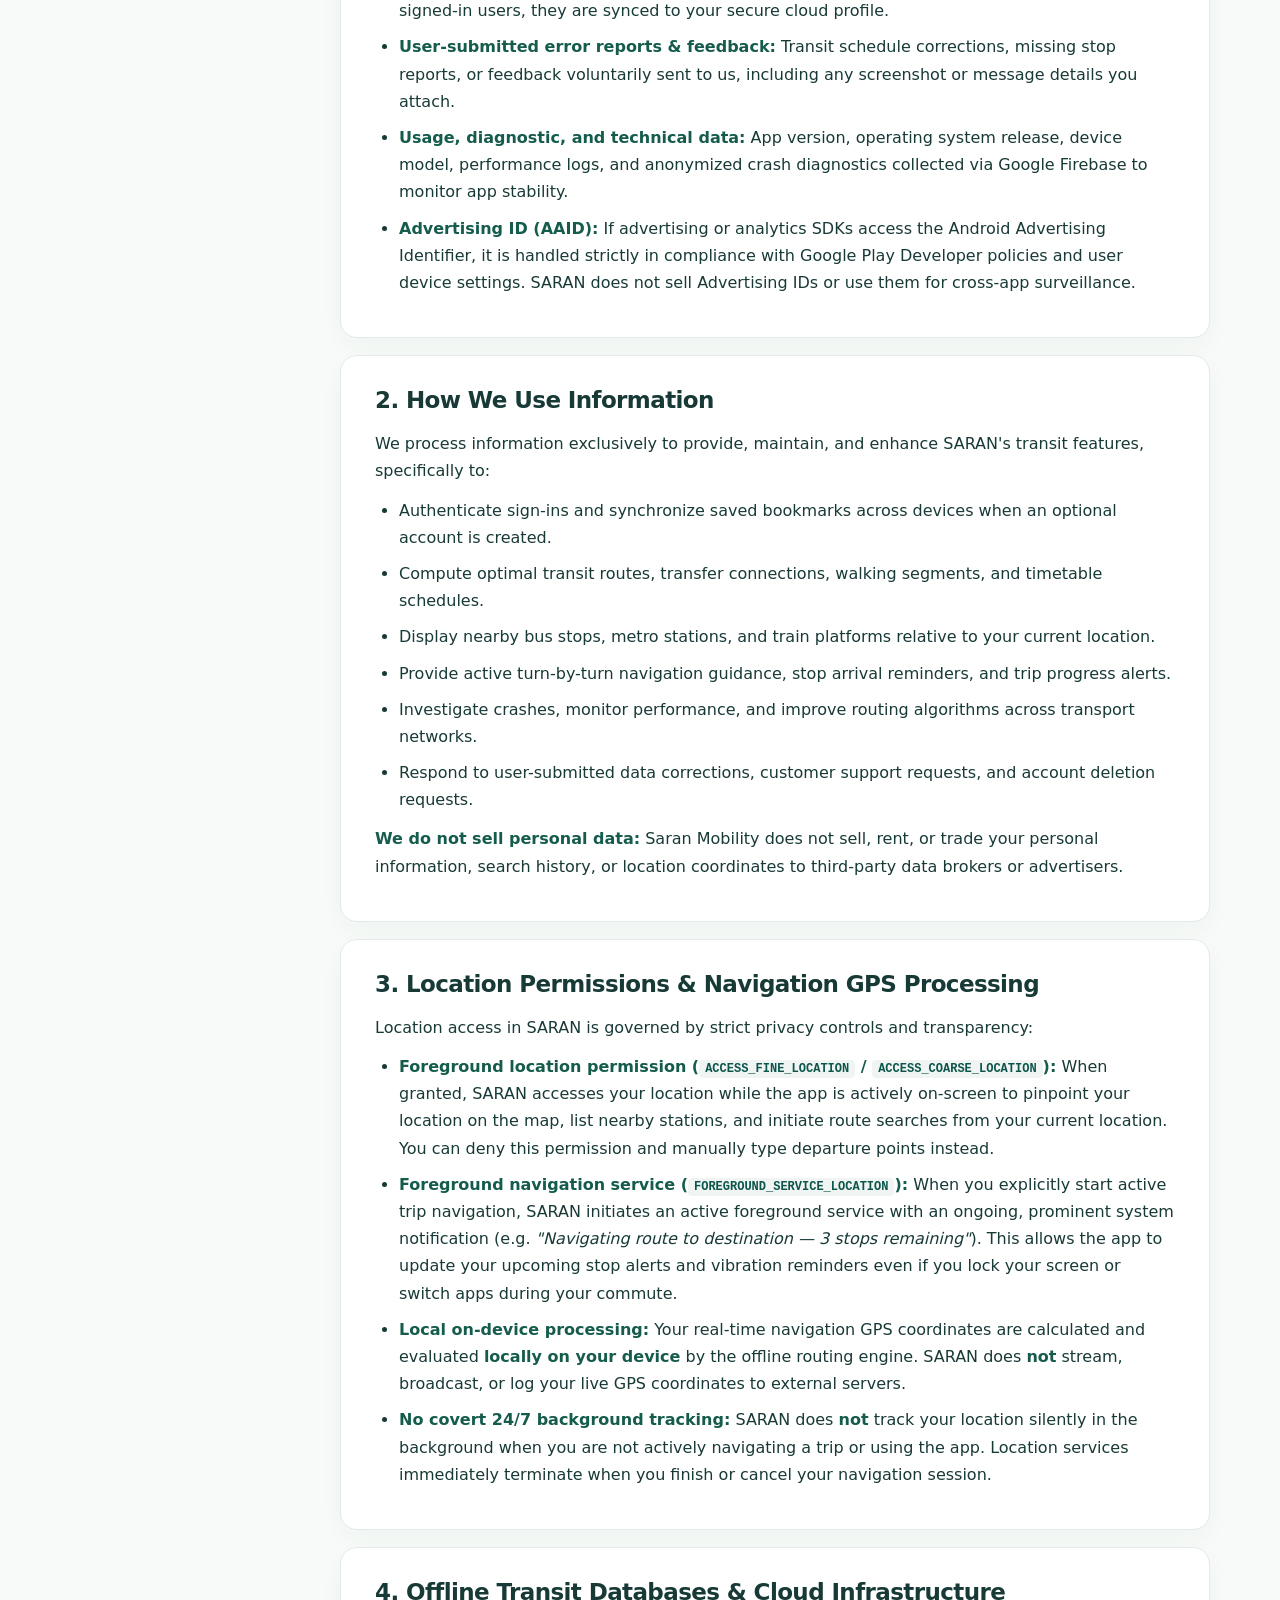
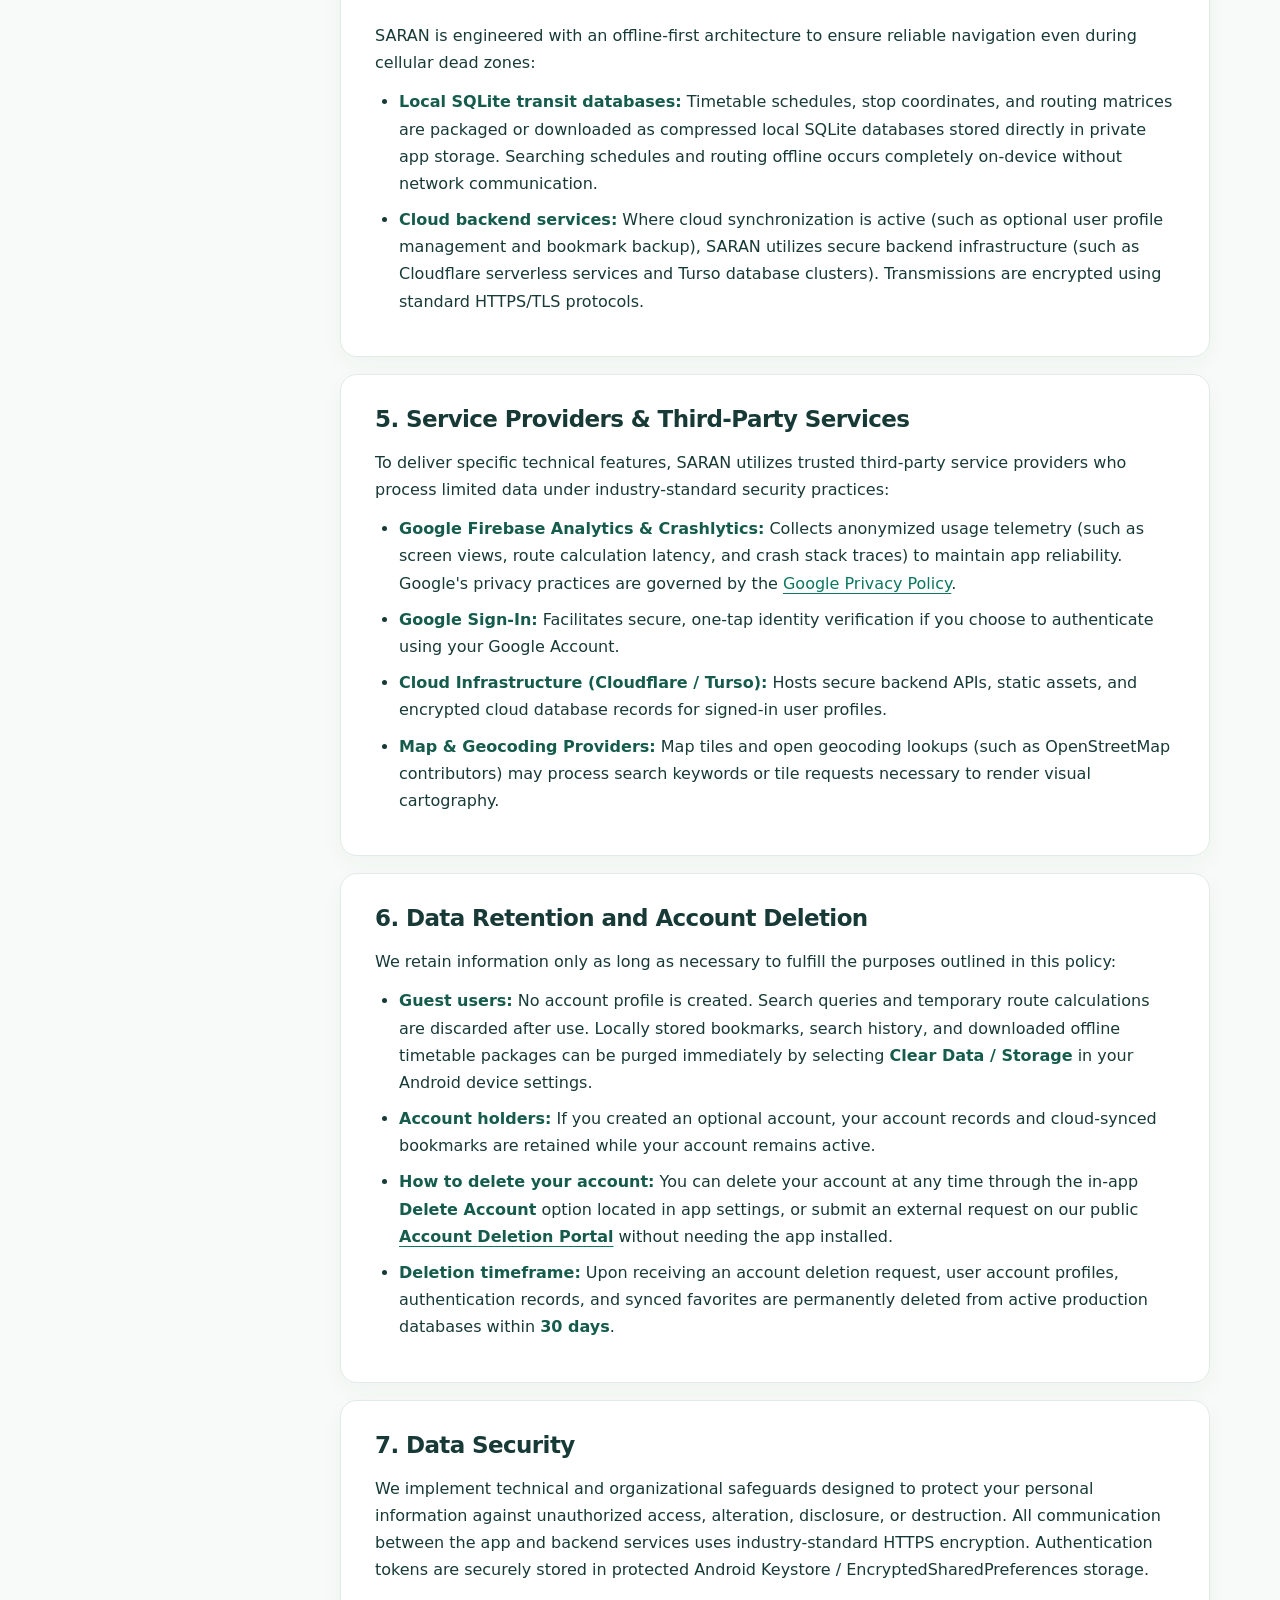
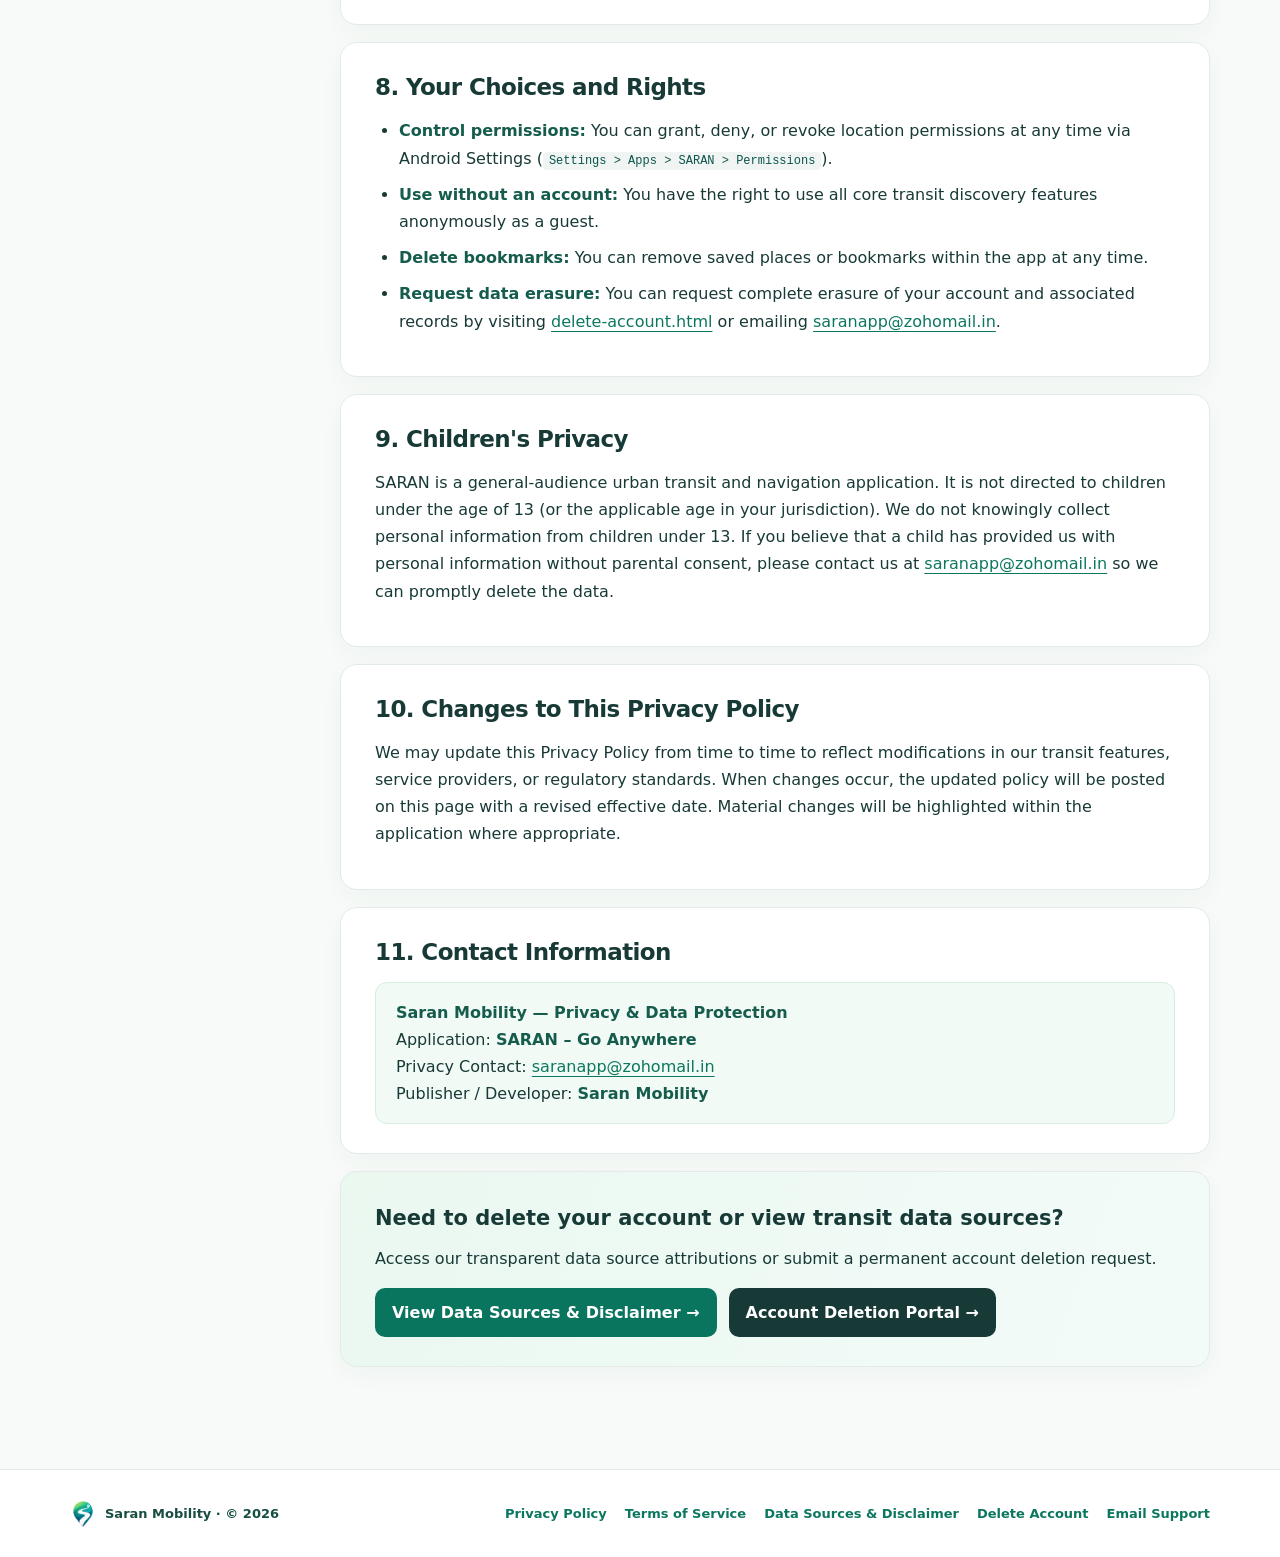
==== commit 5909c930: "fix: remove package name and update contact email to saranapp@zohomail.in" ====
--- a/index.html
+++ b/index.html
@@ -21,7 +21,7 @@
         <a href="terms.html">Terms of Service</a>
         <a href="data-sources.html">Data Sources &amp; Disclaimer</a>
         <a href="delete-account.html">Delete Account</a>
-        <a class="contact-link" href="mailto:bijoymandi50@gmail.com">Contact</a>
+        <a class="contact-link" href="mailto:saranapp@zohomail.in">Contact</a>
       </nav>
     </div>
   </header>
@@ -41,7 +41,6 @@
       <p>How we handle your personal information, on-device location, travel preferences, offline transit databases, and app usage.</p>
       <div class="hero-meta">
         <span>SARAN – Go Anywhere</span>
-        <span>Package: com.sarandev.transitapp</span>
         <span>Publisher: Saran Mobility</span>
         <span>Effective: November 2026</span>
       </div>
@@ -70,7 +69,7 @@
       <section class="intro" id="overview">
         <span class="label">01 · Introduction &amp; Independence</span>
         <h2>About SARAN &amp; Independent App Notice</h2>
-        <p><strong>SARAN – Go Anywhere</strong> ("SARAN", "we", "us", or "our") is a public transit journey-planning and navigation mobile application published by <strong>Saran Mobility</strong> (Android package: <code class="code-pill">com.sarandev.transitapp</code>) designed to help passengers explore and navigate bus, metro, suburban rail, tram, and ferry networks.</p>
+        <p><strong>SARAN – Go Anywhere</strong> ("SARAN", "we", "us", or "our") is a public transit journey-planning and navigation mobile application published by <strong>Saran Mobility</strong> designed to help passengers explore and navigate bus, metro, suburban rail, tram, and ferry networks.</p>
         
         <div class="disclaimer-box">
           <h3>
@@ -176,14 +175,14 @@
           <li><strong>Control permissions:</strong> You can grant, deny, or revoke location permissions at any time via Android Settings (<code class="code-pill">Settings &gt; Apps &gt; SARAN &gt; Permissions</code>).</li>
           <li><strong>Use without an account:</strong> You have the right to use all core transit discovery features anonymously as a guest.</li>
           <li><strong>Delete bookmarks:</strong> You can remove saved places or bookmarks within the app at any time.</li>
-          <li><strong>Request data erasure:</strong> You can request complete erasure of your account and associated records by visiting <a href="delete-account.html">delete-account.html</a> or emailing <a href="mailto:bijoymandi50@gmail.com">bijoymandi50@gmail.com</a>.</li>
+          <li><strong>Request data erasure:</strong> You can request complete erasure of your account and associated records by visiting <a href="delete-account.html">delete-account.html</a> or emailing <a href="mailto:saranapp@zohomail.in">saranapp@zohomail.in</a>.</li>
         </ul>
       </section>
 
       <!-- 10 · Children -->
       <section class="section" id="children">
         <h2>9. Children's Privacy</h2>
-        <p>SARAN is a general-audience urban transit and navigation application. It is not directed to children under the age of 13 (or the applicable age in your jurisdiction). We do not knowingly collect personal information from children under 13. If you believe that a child has provided us with personal information without parental consent, please contact us at <a href="mailto:bijoymandi50@gmail.com">bijoymandi50@gmail.com</a> so we can promptly delete the data.</p>
+        <p>SARAN is a general-audience urban transit and navigation application. It is not directed to children under the age of 13 (or the applicable age in your jurisdiction). We do not knowingly collect personal information from children under 13. If you believe that a child has provided us with personal information without parental consent, please contact us at <a href="mailto:saranapp@zohomail.in">saranapp@zohomail.in</a> so we can promptly delete the data.</p>
       </section>
 
       <!-- 11 · Updates -->
@@ -198,8 +197,7 @@
         <div class="contact">
           <strong>Saran Mobility — Privacy &amp; Data Protection</strong><br/>
           Application: <strong>SARAN – Go Anywhere</strong><br/>
-          Package Name: <code class="code-pill">com.sarandev.transitapp</code><br/>
-          Privacy Contact: <a href="mailto:bijoymandi50@gmail.com">bijoymandi50@gmail.com</a><br/>
+          Privacy Contact: <a href="mailto:saranapp@zohomail.in">saranapp@zohomail.in</a><br/>
           Publisher / Developer: <strong>Saran Mobility</strong>
         </div>
       </section>
@@ -226,7 +224,7 @@
         <a href="terms.html">Terms of Service</a>
         <a href="data-sources.html">Data Sources &amp; Disclaimer</a>
         <a href="delete-account.html">Delete Account</a>
-        <a href="mailto:bijoymandi50@gmail.com">Email Support</a>
+        <a href="mailto:saranapp@zohomail.in">Email Support</a>
       </nav>
     </div>
   </footer>
